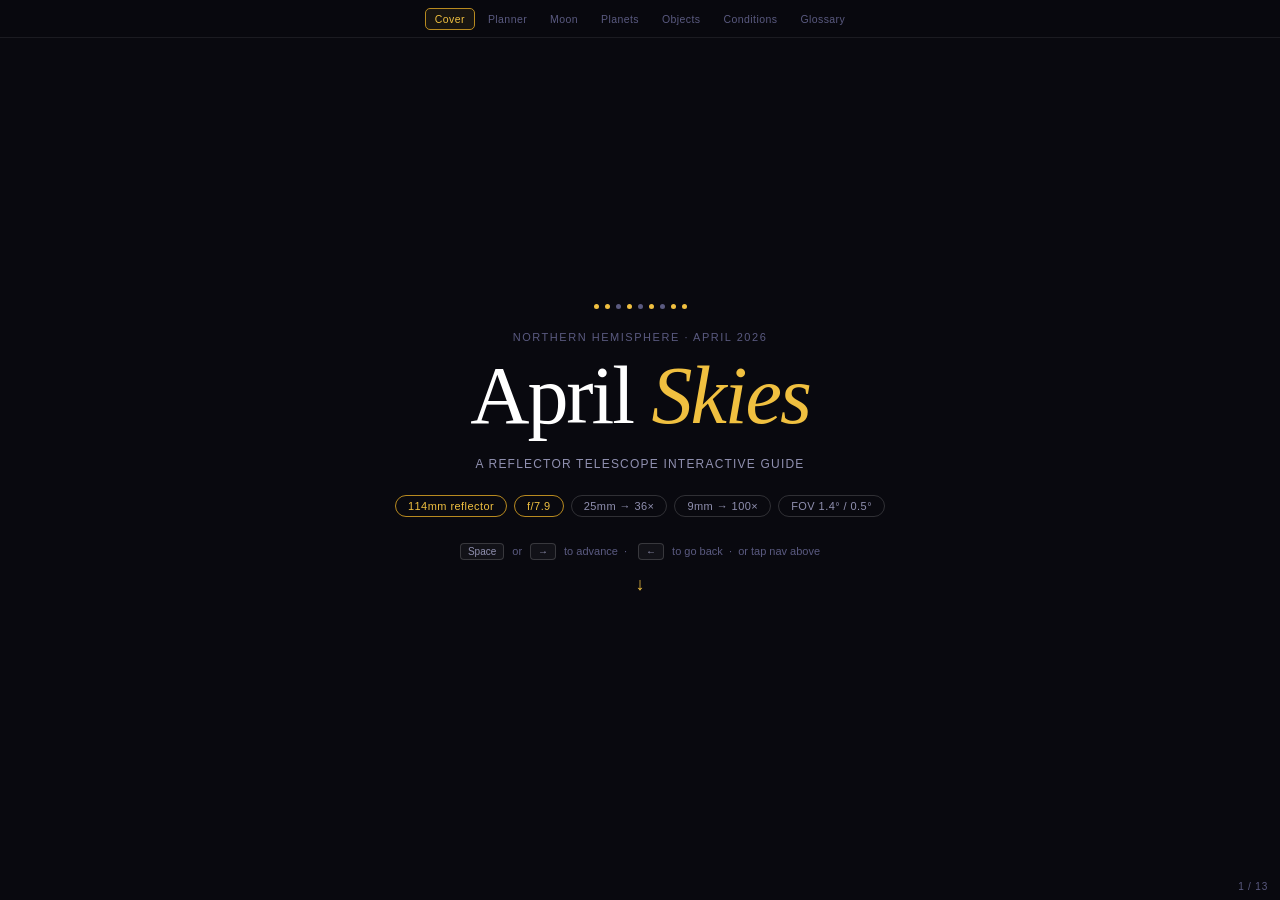
==== index.html @ d205a003 "PWA checkin" ====
<!DOCTYPE html>
<html lang="en">
<head>
<meta charset="UTF-8">
<meta name="viewport" content="width=device-width, initial-scale=1.0">
<meta name="theme-color" content="#09090f">
<meta name="apple-mobile-web-app-capable" content="yes">
<meta name="apple-mobile-web-app-status-bar-style" content="black-translucent">
<meta name="apple-mobile-web-app-title" content="April Skies">
<link rel="manifest" href="manifest.json">
<link rel="apple-touch-icon" href="icon-192.png">
<title>April Skies — Night Sky Guide April 2026</title>
<style>
  :root {
    --bg:#09090f; --card:#141428; --border:rgba(255,255,255,0.08);
    --border2:rgba(255,255,255,0.16); --text:#e8e8f0; --muted:#9090b0;
    --dim:#5a5a80; --gold:#f0c040; --gold2:#b88a20; --teal:#40c0a0;
    --purple:#9070d0; --warn:#e07030;
  }
  *{box-sizing:border-box;margin:0;padding:0;}
  html,body{background:var(--bg);color:var(--text);font-family:Georgia,'Times New Roman',serif;height:100%;overflow:hidden;}

  /* ── TOP NAV ── */
  #topnav{
    position:fixed;top:0;left:0;right:0;height:38px;
    background:rgba(9,9,15,0.98);backdrop-filter:blur(14px);
    border-bottom:1px solid var(--border);
    display:flex;align-items:center;justify-content:center;gap:3px;
    z-index:300;padding:0 10px;overflow-x:auto;scrollbar-width:none;
  }
  #topnav::-webkit-scrollbar{display:none;}
  #topnav a{
    font-family:'Helvetica Neue',Arial,sans-serif;font-size:10.5px;
    color:var(--dim);text-decoration:none;padding:4px 9px;
    border-radius:5px;border:1px solid transparent;
    transition:color .15s,border-color .15s,background .15s;
    letter-spacing:.04em;white-space:nowrap;cursor:pointer;flex-shrink:0;
  }
  #topnav a:hover{color:var(--muted);}
  #topnav a.active{color:var(--gold);border-color:var(--gold2);background:rgba(240,192,64,0.07);}

  /* ── OBJECT SUB-NAV ── */
  #subnav{
    position:fixed;top:38px;left:0;right:0;height:28px;
    background:rgba(9,9,15,0.96);backdrop-filter:blur(10px);
    border-bottom:1px solid var(--border);
    display:none;align-items:center;justify-content:center;gap:2px;
    z-index:299;padding:0 10px;overflow-x:auto;scrollbar-width:none;
  }
  #subnav::-webkit-scrollbar{display:none;}
  #subnav.visible{display:flex;}
  #subnav a{
    font-family:'Helvetica Neue',Arial,sans-serif;font-size:9.5px;
    color:var(--dim);text-decoration:none;padding:3px 8px;
    border-radius:4px;border:1px solid transparent;
    transition:color .15s,border-color .15s,background .15s;
    letter-spacing:.04em;white-space:nowrap;cursor:pointer;flex-shrink:0;
  }
  #subnav a:hover{color:var(--muted);}
  #subnav a.active{color:var(--teal);border-color:rgba(64,192,160,0.4);background:rgba(64,192,160,0.07);}

  /* ── SLIDES ── */
  #slides{position:fixed;left:0;right:0;bottom:0;overflow:hidden;}
  .slide{
    position:absolute;top:0;left:0;right:0;bottom:0;
    overflow-y:auto;padding:26px 18px 56px;
    opacity:0;transform:translateY(40px);
    transition:opacity .42s ease,transform .42s ease;
    pointer-events:none;
    display:flex;flex-direction:column;align-items:center;
  }
  .slide.active{opacity:1;transform:translateY(0);pointer-events:all;}
  .slide-inner{width:100%;max-width:720px;}

  #progress{position:fixed;bottom:0;left:0;height:2px;background:var(--gold);transition:width .4s ease;z-index:400;opacity:.55;}
  #counter{position:fixed;bottom:8px;right:12px;font-family:'Helvetica Neue',sans-serif;font-size:10px;color:var(--dim);letter-spacing:.08em;z-index:400;}

  /* ── COVER ── */
  .cover-wrap{text-align:center;padding:28px 20px;display:flex;flex-direction:column;align-items:center;justify-content:center;min-height:calc(100vh - 130px);}
  .cover-dots{display:flex;gap:6px;justify-content:center;margin-bottom:22px;}
  .cover-dot{width:5px;height:5px;border-radius:50%;background:var(--dim);}
  .cover-dot.lit{background:var(--gold);}
  .cover-title{font-size:clamp(46px,10vw,82px);font-weight:400;letter-spacing:-.025em;color:#fff;line-height:1;margin-bottom:6px;}
  .cover-italic{font-style:italic;color:var(--gold);}
  .cover-sub{font-size:12px;color:var(--muted);letter-spacing:.1em;text-transform:uppercase;font-family:'Helvetica Neue',sans-serif;margin:14px 0 24px;}
  .spec-row{display:flex;flex-wrap:wrap;gap:7px;justify-content:center;margin-bottom:26px;}
  .pill{font-family:'Helvetica Neue',sans-serif;font-size:11px;padding:4px 12px;border:1px solid var(--border2);border-radius:20px;color:var(--muted);letter-spacing:.04em;}
  .pill.hi{border-color:var(--gold2);color:var(--gold);}
  .cover-hint{display:flex;align-items:center;gap:8px;font-family:'Helvetica Neue',sans-serif;font-size:11px;color:var(--dim);flex-wrap:wrap;justify-content:center;}
  .cover-hint kbd{display:inline-block;padding:2px 7px;border:1px solid var(--border2);border-radius:4px;font-size:10px;color:var(--muted);font-family:'Helvetica Neue',sans-serif;background:rgba(255,255,255,0.04);}
  .cover-arrow{font-size:18px;color:var(--gold);display:block;margin-top:14px;animation:bounce 2s ease-in-out infinite;}
  @keyframes bounce{0%,100%{transform:translateY(0)}50%{transform:translateY(5px)}}

  /* ── TYPOGRAPHY ── */
  h2.stitle{font-size:clamp(19px,4vw,27px);font-weight:400;color:#fff;margin-bottom:4px;}
  .sintro{font-size:12px;color:var(--muted);font-family:'Helvetica Neue',sans-serif;margin-bottom:15px;letter-spacing:.03em;}

  /* ── PLANNER ── */
  .planner-wrap{overflow-x:auto;}
  table.planner{width:100%;border-collapse:collapse;font-family:'Helvetica Neue',sans-serif;font-size:12px;}
  table.planner th{text-align:left;padding:7px 9px;color:var(--dim);font-weight:400;letter-spacing:.08em;text-transform:uppercase;font-size:10px;border-bottom:1px solid var(--border2);}
  table.planner td{padding:8px 9px;border-bottom:1px solid var(--border);color:var(--text);vertical-align:top;}
  table.planner tr:hover td{background:rgba(255,255,255,0.02);}
  .moon-warn{color:var(--warn);font-size:11px;}
  .dark-win{color:var(--teal);font-size:11px;}
  .er{display:flex;gap:2px;align-items:center;}
  .sf{width:10px;height:10px;background:var(--gold);clip-path:polygon(50% 0%,61% 35%,98% 35%,68% 57%,79% 91%,50% 70%,21% 91%,32% 57%,2% 35%,39% 35%);flex-shrink:0;}
  .se{width:10px;height:10px;background:#2a2a4a;clip-path:polygon(50% 0%,61% 35%,98% 35%,68% 57%,79% 91%,50% 70%,21% 91%,32% 57%,2% 35%,39% 35%);flex-shrink:0;}

  /* ── MOON ── */
  .phase-strip{display:flex;overflow-x:auto;padding:10px 0 12px;scrollbar-width:none;}
  .phase-strip::-webkit-scrollbar{display:none;}
  .phase-day{text-align:center;min-width:21px;}
  .phase-day .dn{font-size:8px;color:var(--dim);font-family:'Helvetica Neue',sans-serif;display:block;margin-bottom:1px;}
  .phase-day .pm{font-size:14px;display:block;}
  .phase-day.nm .pm{filter:drop-shadow(0 0 4px rgba(240,192,64,0.9));}
  .two-col{display:grid;grid-template-columns:1fr 1fr;gap:12px;}
  .feat-card{background:var(--card);border:1px solid var(--border);border-radius:8px;padding:13px;}
  .feat-card h4{font-size:12px;font-weight:400;color:var(--gold);font-family:'Helvetica Neue',sans-serif;margin-bottom:5px;letter-spacing:.04em;}
  .feat-card p{font-size:12px;color:var(--muted);line-height:1.6;}
  .feat-card .best{font-size:11px;color:var(--teal);margin-top:5px;font-family:'Helvetica Neue',sans-serif;}

  /* ── PLANETS ── */
  .planet-grid{display:grid;grid-template-columns:1fr 1fr;gap:13px;margin-bottom:12px;}
  .pcard{background:var(--card);border:1px solid var(--border);border-radius:10px;padding:14px;}
  .pcard h3{font-size:18px;font-weight:400;color:#fff;margin-bottom:9px;}
  .prow{display:flex;justify-content:space-between;font-size:12px;font-family:'Helvetica Neue',sans-serif;padding:5px 0;border-bottom:1px solid var(--border);}
  .prow:last-of-type{border-bottom:none;}
  .prow .lbl{color:var(--dim);}
  .prow .val{color:var(--text);}
  .pcard-note{font-size:11px;color:var(--muted);font-style:italic;margin-top:9px;line-height:1.5;}
  .pcard-ease{margin-top:8px;display:flex;gap:3px;}
  .bonus{background:var(--card);border:1px solid var(--border);border-left:3px solid var(--teal);border-radius:0 8px 8px 0;padding:11px 13px;margin-bottom:9px;}
  .bonus h4{font-size:12px;color:var(--teal);font-family:'Helvetica Neue',sans-serif;font-weight:500;margin-bottom:4px;}
  .bonus p{font-size:12px;color:var(--muted);line-height:1.6;}
  .bonus.wb{border-left-color:var(--warn);}
  .bonus.wb h4{color:#c08060;}

  /* ── OBJECT CARD ── */
  .obj-card{background:var(--card);border:1px solid var(--border2);border-radius:12px;overflow:hidden;}
  .obj-head{padding:14px 16px 10px;border-bottom:1px solid var(--border);display:flex;justify-content:space-between;align-items:flex-start;}
  .obj-name{font-size:18px;font-weight:400;color:#fff;}
  .obj-type{font-size:11px;color:var(--muted);font-family:'Helvetica Neue',sans-serif;margin-top:3px;letter-spacing:.03em;}
  .ease-label{font-size:10px;color:var(--dim);font-family:'Helvetica Neue',sans-serif;text-transform:uppercase;letter-spacing:.08em;margin-bottom:4px;text-align:right;}
  .obj-meta{display:grid;grid-template-columns:repeat(3,1fr);border-bottom:1px solid var(--border);}
  .obj-meta-item{padding:8px 12px;border-right:1px solid var(--border);}
  .obj-meta-item:last-child{border-right:none;}
  .mk{font-size:10px;color:var(--dim);font-family:'Helvetica Neue',sans-serif;text-transform:uppercase;letter-spacing:.08em;margin-bottom:3px;}
  .mv{font-size:12px;color:var(--text);font-family:'Helvetica Neue',sans-serif;}
  .obj-body{display:grid;grid-template-columns:1fr 142px;}
  .obj-desc{padding:12px 14px;border-right:1px solid var(--border);}
  .obj-desc h4{font-size:10px;color:var(--dim);font-family:'Helvetica Neue',sans-serif;text-transform:uppercase;letter-spacing:.08em;margin-bottom:6px;}
  .obj-desc p{font-size:12.5px;color:var(--muted);line-height:1.65;}
  .obj-sketch-col{display:flex;flex-direction:column;align-items:center;justify-content:center;padding:12px;gap:6px;}
  /* two-sketch variant */
  .obj-body.two-sketch{grid-template-columns:1fr;}
  .obj-body.two-sketch .obj-desc{border-right:none;border-bottom:1px solid var(--border);}
  .two-sketch-row{display:grid;grid-template-columns:1fr 1fr;border-top:1px solid var(--border);}
  .two-sketch-cell{display:flex;flex-direction:column;align-items:center;padding:12px;gap:6px;border-right:1px solid var(--border);}
  .two-sketch-cell:last-child{border-right:none;}
  .sketch-lbl{font-size:10px;color:var(--dim);font-family:'Helvetica Neue',sans-serif;text-align:center;line-height:1.4;}
  .obj-finder{padding:9px 14px 12px;border-top:1px solid var(--border);}
  .obj-finder h4{font-size:10px;color:var(--dim);font-family:'Helvetica Neue',sans-serif;text-transform:uppercase;letter-spacing:.08em;margin-bottom:5px;}
  .obj-finder p{font-size:12px;color:var(--muted);line-height:1.6;}
  .obj-note{padding:7px 14px;border-top:1px solid var(--border);font-size:11px;color:#c08060;font-family:'Helvetica Neue',sans-serif;line-height:1.5;background:rgba(224,112,48,0.06);}

  /* ── CONDITIONS ── */
  .cond-grid{display:grid;grid-template-columns:1fr 1fr;gap:13px;margin-bottom:16px;}
  .cond-box{background:var(--card);border:1px solid var(--border);border-radius:8px;padding:13px;}
  .cond-box h4{font-size:12px;color:var(--gold);font-family:'Helvetica Neue',sans-serif;font-weight:400;margin-bottom:5px;}
  .cond-box p{font-size:12px;color:var(--muted);line-height:1.6;}
  .checklist{list-style:none;margin-bottom:18px;}
  .checklist li{display:flex;gap:10px;font-size:12px;color:var(--muted);padding:7px 0;border-bottom:1px solid var(--border);line-height:1.5;}
  .checklist li:last-child{border-bottom:none;}
  .chk{color:var(--border2);flex-shrink:0;}
  .log-grid{display:grid;grid-template-columns:1fr 1fr;gap:13px;}
  .log-box{background:var(--card);border:1px solid var(--border);border-radius:8px;padding:13px;}
  .log-box h4{font-size:10px;color:var(--dim);font-family:'Helvetica Neue',sans-serif;text-transform:uppercase;letter-spacing:.08em;margin-bottom:9px;}
  .log-line{font-size:11px;color:var(--dim);font-family:'Helvetica Neue',sans-serif;border-bottom:1px solid var(--border);padding:5px 0;}
  .sketch-pair{display:flex;gap:12px;justify-content:center;padding-top:4px;}
  .sketch-mini{text-align:center;}
  .sketch-mini span{font-size:9px;color:var(--dim);font-family:'Helvetica Neue',sans-serif;display:block;margin-top:4px;}

  /* ── GLOSSARY ── */
  .gloss-grid{display:grid;grid-template-columns:1fr 1fr;gap:9px;margin-bottom:14px;}
  .gloss-item{background:var(--card);border:1px solid var(--border);border-radius:6px;padding:9px 11px;}
  .gloss-term{font-size:12px;color:var(--gold);font-family:'Helvetica Neue',sans-serif;margin-bottom:3px;}
  .gloss-def{font-size:11px;color:var(--muted);line-height:1.5;}
  .limit-box{background:var(--card);border:1px solid var(--border);border-left:3px solid var(--purple);border-radius:0 8px 8px 0;padding:11px 13px;font-size:12px;color:var(--muted);line-height:1.6;margin-bottom:18px;}
  .quote-box{text-align:center;padding:18px;font-style:italic;color:var(--dim);font-size:13px;border-top:1px solid var(--border);}

  @media(max-width:520px){
    #topnav{justify-content:flex-start;}
    #subnav{justify-content:flex-start;}
    .planet-grid,.two-col,.cond-grid,.log-grid,.gloss-grid{grid-template-columns:1fr;}
    .obj-body{grid-template-columns:1fr;}
    .obj-body .obj-sketch-col{border-left:none;border-top:1px solid var(--border);}
    .two-sketch-row{grid-template-columns:1fr;}
    .two-sketch-cell{border-right:none;border-bottom:1px solid var(--border);}
    .two-sketch-cell:last-child{border-bottom:none;}
    .obj-meta{grid-template-columns:1fr 1fr;}
  }
</style>
</head>
<body>
<nav id="topnav"></nav>
<div id="subnav"></div>
<div id="slides"></div>
<div id="progress"></div>
<div id="counter"></div>
<script>
// ── DATA ─────────────────────────────────────────────────────────────────────
const SLIDES=[
  {id:'cover',      label:'Cover',       group:null},
  {id:'planner',    label:'Planner',     group:null},
  {id:'moon',       label:'Moon',        group:null},
  {id:'planets',    label:'Planets',     group:null},
  {id:'objects',    label:'Objects',     group:null, isGroup:true},
  {id:'m42',        label:'M42',         group:'objects'},
  {id:'m4647',      label:'M46 / M47',   group:'objects'},
  {id:'m44',        label:'M44',         group:'objects'},
  {id:'m3',         label:'M3',          group:'objects'},
  {id:'algieba',    label:'Algieba',     group:'objects'},
  {id:'leo',        label:'Leo Triplet', group:'objects'},
  {id:'m51',        label:'M51',         group:'objects'},
  {id:'conditions', label:'Conditions',  group:null},
  {id:'glossary',   label:'Glossary',    group:null},
];
const RENDERABLE=SLIDES.filter(s=>!s.isGroup);

function E(n){return Array.from({length:5},(_,i)=>`<div class="${i<n?'sf':'se'}"></div>`).join('');}
const PH=['🌕','🌕','🌖','🌖','🌖','🌖','🌗','🌗','🌗','🌗','🌘','🌘','🌘','🌘','🌑','🌑','🌑','🌒','🌒','🌒','🌓','🌓','🌓','🌓','🌔','🌔','🌔','🌔','🌔','🌕'];
const phStrip=PH.map((p,i)=>`<div class="phase-day${i===16?' nm':''}"><span class="dn">${i+1}</span><span class="pm">${p}</span></div>`).join('');

// ── SKETCHES ──────────────────────────────────────────────────────────────────
const SK={
m42:`<svg width="110" height="110" viewBox="0 0 140 140"><defs><clipPath id="sk_m42"><circle cx="70" cy="70" r="62"/></clipPath></defs><circle cx="70" cy="70" r="66" fill="#0a0a14"/><g clip-path="url(#sk_m42)"><circle cx="70" cy="70" r="62" fill="#0c0c18"/><ellipse cx="70" cy="72" rx="34" ry="28" fill="#3a3060" opacity=".45" transform="rotate(-15 70 72)"/><ellipse cx="62" cy="68" rx="24" ry="18" fill="#5040a0" opacity=".4" transform="rotate(-20 62 68)"/><ellipse cx="78" cy="76" rx="20" ry="14" fill="#4838a0" opacity=".35" transform="rotate(10 78 76)"/><ellipse cx="70" cy="70" rx="12" ry="10" fill="#7868c8" opacity=".55"/><ellipse cx="70" cy="70" rx="6" ry="5" fill="#c0b0f0" opacity=".7"/><circle cx="69" cy="69" r="1.4" fill="#fff" opacity=".98"/><circle cx="72" cy="68" r="1.2" fill="#fff" opacity=".92"/><circle cx="71" cy="72" r="1.1" fill="#fff" opacity=".88"/><circle cx="67" cy="71" r="1.0" fill="#fff" opacity=".85"/><circle cx="40" cy="38" r="1.8" fill="#ffe8c0" opacity=".9"/><circle cx="100" cy="45" r="1.4" fill="#fff" opacity=".7"/><circle cx="32" cy="80" r="1.2" fill="#fff" opacity=".6"/><circle cx="108" cy="90" r="1.0" fill="#fff" opacity=".55"/><circle cx="55" cy="110" r="1.2" fill="#fff" opacity=".5"/></g><circle cx="70" cy="70" r="62" fill="none" stroke="#fff" stroke-width="1" opacity=".14"/></svg>`,

// M47 — brighter, looser
m47:`<svg width="110" height="110" viewBox="0 0 140 140"><defs><clipPath id="sk_m47"><circle cx="70" cy="70" r="62"/></clipPath></defs><circle cx="70" cy="70" r="66" fill="#0a0a14"/><g clip-path="url(#sk_m47)"><circle cx="70" cy="70" r="62" fill="#0c0c18"/><circle cx="58" cy="58" r="2.6" fill="#ffe8c0" opacity=".95"/><circle cx="46" cy="50" r="2.0" fill="#fff" opacity=".88"/><circle cx="70" cy="46" r="1.8" fill="#ffe8c0" opacity=".85"/><circle cx="82" cy="54" r="1.6" fill="#fff" opacity=".8"/><circle cx="50" cy="68" r="2.2" fill="#fff" opacity=".85"/><circle cx="66" cy="74" r="2.0" fill="#ffe8c0" opacity=".85"/><circle cx="80" cy="66" r="1.8" fill="#fff" opacity=".78"/><circle cx="44" cy="78" r="1.4" fill="#fff" opacity=".7"/><circle cx="74" cy="84" r="1.6" fill="#fff" opacity=".72"/><circle cx="88" cy="72" r="1.4" fill="#fff" opacity=".68"/><circle cx="36" cy="62" r="1.2" fill="#fff" opacity=".6"/><circle cx="56" cy="88" r="1.2" fill="#fff" opacity=".58"/><circle cx="92" cy="52" r="1.0" fill="#fff" opacity=".52"/><circle cx="40" cy="90" r="1.0" fill="#fff" opacity=".48"/><circle cx="84" cy="86" r="1.0" fill="#fff" opacity=".48"/><circle cx="30" cy="46" r="0.9" fill="#fff" opacity=".4"/><circle cx="96" cy="38" r="0.9" fill="#fff" opacity=".38"/></g><circle cx="70" cy="70" r="62" fill="none" stroke="#fff" stroke-width="1" opacity=".14"/></svg>`,

// M46 — denser, more uniform fainter stars + NGC 2438 ghost
m46:`<svg width="110" height="110" viewBox="0 0 140 140"><defs><clipPath id="sk_m46"><circle cx="70" cy="70" r="62"/></clipPath></defs><circle cx="70" cy="70" r="66" fill="#0a0a14"/><g clip-path="url(#sk_m46)"><circle cx="70" cy="70" r="62" fill="#0c0c18"/><circle cx="56" cy="50" r="1.0" fill="#fff" opacity=".72"/><circle cx="66" cy="44" r="0.9" fill="#fff" opacity=".68"/><circle cx="78" cy="48" r="1.1" fill="#fff" opacity=".74"/><circle cx="88" cy="56" r="1.0" fill="#fff" opacity=".7"/><circle cx="92" cy="68" r="0.9" fill="#fff" opacity=".66"/><circle cx="86" cy="80" r="1.0" fill="#fff" opacity=".7"/><circle cx="74" cy="88" r="0.9" fill="#fff" opacity=".65"/><circle cx="62" cy="86" r="1.1" fill="#fff" opacity=".7"/><circle cx="50" cy="78" r="1.0" fill="#fff" opacity=".68"/><circle cx="46" cy="66" r="0.9" fill="#fff" opacity=".64"/><circle cx="50" cy="56" r="0.9" fill="#fff" opacity=".65"/><circle cx="70" cy="56" r="0.9" fill="#fff" opacity=".65"/><circle cx="80" cy="62" r="1.0" fill="#fff" opacity=".67"/><circle cx="82" cy="74" r="0.9" fill="#fff" opacity=".63"/><circle cx="74" cy="80" r="0.9" fill="#fff" opacity=".64"/><circle cx="60" cy="78" r="1.0" fill="#fff" opacity=".66"/><circle cx="56" cy="66" r="0.9" fill="#fff" opacity=".63"/><circle cx="62" cy="60" r="0.9" fill="#fff" opacity=".64"/><circle cx="70" cy="64" r="0.8" fill="#fff" opacity=".6"/><circle cx="76" cy="70" r="0.8" fill="#fff" opacity=".6"/><circle cx="64" cy="70" r="0.8" fill="#fff" opacity=".58"/><circle cx="40" cy="72" r="0.8" fill="#fff" opacity=".5"/><circle cx="96" cy="78" r="0.8" fill="#fff" opacity=".48"/><circle cx="58" cy="38" r="0.8" fill="#fff" opacity=".46"/><circle cx="84" cy="40" r="0.8" fill="#fff" opacity=".44"/><circle cx="104" cy="62" r="0.7" fill="#fff" opacity=".42"/><circle cx="38" cy="56" r="0.7" fill="#fff" opacity=".42"/><circle cx="72" cy="100" r="0.7" fill="#fff" opacity=".4"/><circle cx="48" cy="94" r="0.7" fill="#fff" opacity=".4"/><circle cx="96" cy="90" r="0.7" fill="#fff" opacity=".38"/><circle cx="70" cy="40" r="0.7" fill="#fff" opacity=".4"/><!-- NGC 2438 planetary nebula — ghostly ring on north edge --><circle cx="70" cy="46" r="7" fill="none" stroke="#7090c0" stroke-width="1.2" opacity=".6"/><circle cx="70" cy="46" r="3" fill="#90b0d8" opacity=".35"/></g><circle cx="70" cy="70" r="62" fill="none" stroke="#fff" stroke-width="1" opacity=".14"/></svg>`,

m44:`<svg width="110" height="110" viewBox="0 0 140 140"><defs><clipPath id="sk_m44"><circle cx="70" cy="70" r="62"/></clipPath></defs><circle cx="70" cy="70" r="66" fill="#0a0a14"/><g clip-path="url(#sk_m44)"><circle cx="70" cy="70" r="62" fill="#0c0c18"/><circle cx="44" cy="52" r="2.2" fill="#fff" opacity=".95"/><circle cx="60" cy="40" r="1.6" fill="#ffe8c0" opacity=".9"/><circle cx="78" cy="44" r="2.0" fill="#fff" opacity=".9"/><circle cx="95" cy="50" r="1.4" fill="#fff" opacity=".8"/><circle cx="52" cy="62" r="1.8" fill="#ffe8c0" opacity=".85"/><circle cx="68" cy="58" r="2.4" fill="#fff" opacity="1"/><circle cx="85" cy="60" r="1.6" fill="#ffe8c0" opacity=".9"/><circle cx="100" cy="64" r="1.2" fill="#fff" opacity=".7"/><circle cx="38" cy="68" r="1.4" fill="#fff" opacity=".75"/><circle cx="55" cy="72" r="2.0" fill="#fff" opacity=".95"/><circle cx="72" cy="70" r="1.8" fill="#ffe8c0" opacity=".9"/><circle cx="90" cy="74" r="2.2" fill="#fff" opacity=".95"/><circle cx="46" cy="82" r="1.6" fill="#ffe8c0" opacity=".8"/><circle cx="63" cy="86" r="2.0" fill="#fff" opacity=".9"/><circle cx="80" cy="84" r="1.4" fill="#fff" opacity=".85"/><circle cx="97" cy="82" r="1.8" fill="#ffe8c0" opacity=".8"/><circle cx="58" cy="96" r="1.4" fill="#fff" opacity=".7"/><circle cx="75" cy="98" r="2.0" fill="#fff" opacity=".85"/><circle cx="92" cy="94" r="1.2" fill="#fff" opacity=".65"/><circle cx="42" cy="95" r="1.0" fill="#fff" opacity=".6"/><circle cx="66" cy="28" r="1.0" fill="#fff" opacity=".5"/><circle cx="84" cy="32" r="1.0" fill="#fff" opacity=".45"/></g><circle cx="70" cy="70" r="62" fill="none" stroke="#fff" stroke-width="1" opacity=".14"/></svg>`,

m3:`<svg width="110" height="110" viewBox="0 0 140 140"><defs><clipPath id="sk_m3"><circle cx="70" cy="70" r="62"/></clipPath></defs><circle cx="70" cy="70" r="66" fill="#0a0a14"/><g clip-path="url(#sk_m3)"><circle cx="70" cy="70" r="62" fill="#0c0c18"/><circle cx="70" cy="70" r="26" fill="#3a3a5c" opacity=".5"/><circle cx="70" cy="70" r="16" fill="#6060a0" opacity=".5"/><circle cx="70" cy="70" r="8" fill="#c0c0e8" opacity=".65"/><circle cx="70" cy="70" r="4" fill="#fff" opacity=".95"/><circle cx="56" cy="58" r="1.0" fill="#fff" opacity=".7"/><circle cx="62" cy="54" r=".8" fill="#fff" opacity=".6"/><circle cx="70" cy="52" r=".8" fill="#fff" opacity=".55"/><circle cx="78" cy="55" r="1.0" fill="#fff" opacity=".7"/><circle cx="84" cy="60" r=".8" fill="#fff" opacity=".6"/><circle cx="86" cy="68" r=".8" fill="#fff" opacity=".55"/><circle cx="84" cy="76" r="1.0" fill="#fff" opacity=".65"/><circle cx="78" cy="83" r=".8" fill="#fff" opacity=".6"/><circle cx="70" cy="86" r=".8" fill="#fff" opacity=".5"/><circle cx="62" cy="84" r="1.0" fill="#fff" opacity=".65"/><circle cx="56" cy="78" r=".8" fill="#fff" opacity=".6"/><circle cx="54" cy="70" r=".8" fill="#fff" opacity=".55"/><circle cx="30" cy="72" r="1.2" fill="#fff" opacity=".65"/><circle cx="108" cy="55" r=".9" fill="#fff" opacity=".45"/></g><circle cx="70" cy="70" r="62" fill="none" stroke="#fff" stroke-width="1" opacity=".14"/></svg>`,

algieba:`<svg width="110" height="110" viewBox="0 0 140 140"><defs><clipPath id="sk_alg"><circle cx="70" cy="70" r="62"/></clipPath></defs><circle cx="70" cy="70" r="66" fill="#0a0a14"/><g clip-path="url(#sk_alg)"><circle cx="70" cy="70" r="62" fill="#0c0c18"/><circle cx="58" cy="70" r="10" fill="none" stroke="#e8b040" stroke-width=".5" opacity=".15"/><circle cx="58" cy="70" r="6" fill="none" stroke="#e8b040" stroke-width=".6" opacity=".2"/><circle cx="58" cy="70" r="4.5" fill="#f0c060" opacity=".98"/><circle cx="58" cy="70" r="2.2" fill="#fff8e0" opacity="1"/><circle cx="75" cy="70" r="3.0" fill="#e8b848" opacity=".92"/><circle cx="75" cy="70" r="1.4" fill="#fff0c0" opacity=".95"/><circle cx="30" cy="40" r="1.0" fill="#fff" opacity=".45"/><circle cx="108" cy="38" r=".8" fill="#fff" opacity=".4"/><circle cx="22" cy="95" r=".9" fill="#fff" opacity=".4"/><circle cx="112" cy="100" r=".8" fill="#fff" opacity=".35"/></g><circle cx="70" cy="70" r="62" fill="none" stroke="#fff" stroke-width="1" opacity=".14"/></svg>`,

leo:`<svg width="110" height="110" viewBox="0 0 140 140"><defs><clipPath id="sk_leo"><circle cx="70" cy="70" r="62"/></clipPath></defs><circle cx="70" cy="70" r="66" fill="#0a0a14"/><g clip-path="url(#sk_leo)"><circle cx="70" cy="70" r="62" fill="#0c0c18"/><ellipse cx="50" cy="56" rx="10" ry="6" fill="#4a4a7a" opacity=".55" transform="rotate(-20 50 56)"/><ellipse cx="50" cy="56" rx="5" ry="3" fill="#8888bb" opacity=".6" transform="rotate(-20 50 56)"/><circle cx="50" cy="56" r="1.5" fill="#ccccee" opacity=".9"/><ellipse cx="82" cy="60" rx="11" ry="6.5" fill="#4a4a7a" opacity=".5" transform="rotate(-15 82 60)"/><ellipse cx="82" cy="60" rx="5.5" ry="3" fill="#8888bb" opacity=".55" transform="rotate(-15 82 60)"/><circle cx="82" cy="60" r="1.5" fill="#ccccee" opacity=".85"/><ellipse cx="66" cy="90" rx="14" ry="4" fill="#3a3a6a" opacity=".4" transform="rotate(5 66 90)"/><ellipse cx="66" cy="90" rx="7" ry="2" fill="#6060a0" opacity=".35" transform="rotate(5 66 90)"/><circle cx="66" cy="90" r="1.2" fill="#aaaacc" opacity=".65"/><circle cx="28" cy="34" r="1.0" fill="#fff" opacity=".5"/><circle cx="112" cy="42" r=".8" fill="#fff" opacity=".4"/></g><circle cx="70" cy="70" r="62" fill="none" stroke="#fff" stroke-width="1" opacity=".14"/></svg>`,

m51:`<svg width="110" height="110" viewBox="0 0 140 140"><defs><clipPath id="sk_m51"><circle cx="70" cy="70" r="62"/></clipPath></defs><circle cx="70" cy="70" r="66" fill="#0a0a14"/><g clip-path="url(#sk_m51)"><circle cx="70" cy="70" r="62" fill="#0c0c18"/><circle cx="64" cy="74" r="18" fill="#2a2a50" opacity=".5"/><circle cx="64" cy="74" r="12" fill="#4444a0" opacity=".45"/><circle cx="64" cy="74" r="7" fill="#8080c8" opacity=".55"/><circle cx="64" cy="74" r="3" fill="#e0e0ff" opacity=".95"/><circle cx="84" cy="56" r="9" fill="#2a2a48" opacity=".45"/><circle cx="84" cy="56" r="5" fill="#5858a0" opacity=".5"/><circle cx="84" cy="56" r="2.5" fill="#c0c0e8" opacity=".9"/><path d="M73 67 Q79 61 83 58" stroke="#7070b0" stroke-width=".8" fill="none" opacity=".3"/><circle cx="28" cy="38" r="1.1" fill="#fff" opacity=".55"/><circle cx="112" cy="34" r=".9" fill="#fff" opacity=".45"/></g><circle cx="70" cy="70" r="62" fill="none" stroke="#fff" stroke-width="1" opacity=".14"/></svg>`
};

// ── SLIDE CONTENT ─────────────────────────────────────────────────────────────
const C={
cover:`<div class="cover-wrap">
  <div class="cover-dots"><div class="cover-dot lit"></div><div class="cover-dot lit"></div><div class="cover-dot"></div><div class="cover-dot lit"></div><div class="cover-dot"></div><div class="cover-dot lit"></div><div class="cover-dot"></div><div class="cover-dot lit"></div><div class="cover-dot lit"></div></div>
  <p style="font-size:11px;color:var(--dim);letter-spacing:.14em;text-transform:uppercase;font-family:'Helvetica Neue',sans-serif;margin-bottom:12px;">Northern Hemisphere · April 2026</p>
  <h1 class="cover-title">April <span class="cover-italic">Skies</span></h1>
  <p class="cover-sub">A reflector telescope interactive guide</p>
  <div class="spec-row">
    <span class="pill hi">114mm reflector</span><span class="pill hi">f/7.9</span>
    <span class="pill">25mm → 36×</span><span class="pill">9mm → 100×</span><span class="pill">FOV 1.4° / 0.5°</span>
  </div>
  <div class="cover-hint"><kbd>Space</kbd> or <kbd>→</kbd> to advance &nbsp;·&nbsp; <kbd>←</kbd> to go back &nbsp;·&nbsp; or tap nav above</div>
  <span class="cover-arrow">↓</span>
</div>`,

planner:`<h2 class="stitle">April sky planner</h2>
<p class="sintro">Full Moon Apr 2 · Last Qtr Apr 10 · New Moon Apr 17 · First Qtr Apr 24</p>
<div class="planner-wrap"><table class="planner">
<thead><tr><th>Dates</th><th>Best targets</th><th>Best time</th><th>Ease</th><th>Notes</th></tr></thead>
<tbody>
<tr><td>Apr 1–3</td><td>Moon, Venus, Jupiter, M42 &amp; M46/47 (low SW)</td><td>8–10pm</td><td><div class="er">${E(5)}</div></td><td><span class="moon-warn">Full Moon — skip faint deep sky</span></td></tr>
<tr><td>Apr 1–12</td><td>M42 Orion Nebula, M46 &amp; M47 separately</td><td>8:30–10pm</td><td><div class="er">${E(4)}</div></td><td><span class="moon-warn">Window closing — Orion/Puppis sets ~11pm</span></td></tr>
<tr><td>Apr 4–9</td><td>Moon craters, Algieba double star</td><td>10pm–1am</td><td><div class="er">${E(3)}</div></td><td>Moon sets ~2am, improving each night</td></tr>
<tr><td>Apr 10–16</td><td>M44, M3, Algieba, Leo Triplet</td><td>10pm–2am</td><td><div class="er">${E(4)}</div></td><td>Good dark window after midnight</td></tr>
<tr><td style="color:#fff;font-weight:500">Apr 17–20</td><td style="color:#fff">All spring objects — best of month</td><td>9pm–3am</td><td><div class="er">${E(5)}</div></td><td><span class="dark-win">New Moon Apr 17 — darkest skies</span></td></tr>
<tr><td>Apr 21–22</td><td>Lyrid meteors + all deep sky objects</td><td>10pm–4am</td><td><div class="er">${E(5)}</div></td><td><span class="dark-win">Lyrid peak — 10–15/hr, Moon down</span></td></tr>
<tr><td>Apr 10–20</td><td>Comet C/2025 R3 pre-dawn (mag ~8)</td><td>90min before sunrise</td><td><div class="er">${E(2)}</div></td><td>Low east, enters solar glare after Apr 20</td></tr>
<tr><td>Apr 28–30</td><td>Moon craters (waxing gibbous)</td><td>8–11pm</td><td><div class="er">${E(4)}</div></td><td><span class="moon-warn">Moon brightening — deep sky fading</span></td></tr>
</tbody>
</table></div>
<p style="font-size:12px;color:var(--dim);margin-top:11px;font-family:'Helvetica Neue',sans-serif;">Orion/Puppis → low SW 8:30pm · Leo/Virgo → due south 11pm · M44 → south-SW · M3 → east-SE by midnight</p>`,

moon:`<h2 class="stitle">The Moon</h2>
<p class="sintro">Phase calendar — April 2026. New Moon Apr 17 is your darkest night.</p>
<div class="phase-strip">${phStrip}</div>
<div class="two-col">
  <div class="feat-card"><h4>Clavius crater</h4><p>One of the largest craters on the Moon. At 100× look for smaller craters inside it along the southern terminator — a crater within a crater.</p><p class="best">Best: Apr 19–21 · 9mm (100×)</p></div>
  <div class="feat-card"><h4>Apennine mountains</h4><p>Dramatic range bordering Mare Imbrium. Peaks cast sharp black shadows at low illumination near the terminator — spectacular at 36×.</p><p class="best">Best: Apr 20–22 · 25mm (36×)</p></div>
  <div class="feat-card"><h4>Tycho crater</h4><p>Young, sharp-walled crater in the southern highlands. Famous ray system visible at full moon; walls most dramatic just after new moon Apr 19–20.</p><p class="best">Best: Apr 19–20 · 9mm (100×)</p></div>
  <div class="feat-card"><h4>Earthshine</h4><p>Ghostly glow on the dark limb of the crescent Moon. Naked eye or binoculars only — the telescope makes it too bright to appreciate.</p><p class="best">Apr 13–14 pre-dawn · Apr 20–21 post-sunset</p></div>
</div>`,

planets:`<h2 class="stitle">Planets this month</h2>
<div class="planet-grid">
  <div class="pcard"><h3>Venus</h3>
    <div class="prow"><span class="lbl">Constellation</span><span class="val">Aries → Taurus</span></div>
    <div class="prow"><span class="lbl">Visible</span><span class="val">After sunset, SW sky</span></div>
    <div class="prow"><span class="lbl">Sets after Sun</span><span class="val">2–2.75 hrs</span></div>
    <div class="prow"><span class="lbl">Brightness</span><span class="val">mag −3.8</span></div>
    <div class="prow"><span class="lbl">At 36× (25mm)</span><span class="val">Bright disc, gibbous phase</span></div>
    <div class="prow"><span class="lbl">At 100× (9mm)</span><span class="val">Phase clearly visible</span></div>
    <p class="pcard-note">Very bright — may bloom without filter. Passes near the Pleiades mid-April. Moon nearby Apr 18.</p>
    <div class="pcard-ease">${E(5)}</div>
  </div>
  <div class="pcard"><h3>Jupiter</h3>
    <div class="prow"><span class="lbl">Constellation</span><span class="val">Gemini</span></div>
    <div class="prow"><span class="lbl">Visible</span><span class="val">Evening, SW sky</span></div>
    <div class="prow"><span class="lbl">Sets after sunset</span><span class="val">2–3 hrs</span></div>
    <div class="prow"><span class="lbl">Brightness</span><span class="val">mag −2.0</span></div>
    <div class="prow"><span class="lbl">At 36× (25mm)</span><span class="val">Disc + 4 Galilean moons</span></div>
    <div class="prow"><span class="lbl">At 100× (9mm)</span><span class="val">Cloud bands visible</span></div>
    <p class="pcard-note">Galilean moons (Io, Europa, Ganymede, Callisto) change positions nightly. Moon nearby Apr 22.</p>
    <div class="pcard-ease">${E(5)}</div>
  </div>
</div>
<div class="bonus wb"><h4>Mars — pre-dawn only, very difficult in April</h4><p>Mars is a morning planet rising low in the east before dawn. Extremely difficult from northern latitudes in April due to low altitude. Skip until autumn 2026 when it returns to evening skies at a useful elevation.</p></div>
<div class="bonus"><h4>Comet C/2025 R3 — pre-dawn window Apr 10–20 only</h4><p>Magnitude ~8 comet in Pegasus/Pisces, visible through binoculars or at 36× (25mm) about 90 min before sunrise, low in the eastern sky. It enters solar glare around Apr 20–25. Appears as a fuzzy smudge, possibly with a faint tail. Check sky reports before going out.</p></div>
<div class="bonus"><h4>Lyrid meteor shower — peak night Apr 21–22</h4><p>10–15 meteors/hr at peak. Radiant near Vega in Lyra, rising NE from 10pm. Best after midnight. Moon sets before midnight leaving excellent dark skies. No telescope needed.</p></div>
<div class="bonus"><h4>Comet C/2026 A1 (MAPS) — around Apr 4–6</h4><p>A sungrazer at perihelion in early April. Potentially visible in evening twilight low in the west around Apr 4–6, but extremely close to the Sun. Requires an unobstructed western horizon. Check reports night-by-night — it may not survive perihelion.</p></div>`,

m42:`<div class="obj-card">
  <div class="obj-head">
    <div><div class="obj-name">M42 — Orion Nebula</div><div class="obj-type">Emission nebula · Orion · mag 4.0 · 1,350 ly</div></div>
    <div><div class="ease-label">Ease</div><div class="er" style="gap:3px;justify-content:flex-end">${E(5)}</div></div>
  </div>
  <div class="obj-note">⚠ April window closing fast — Orion is setting. Observe 8:30–10pm in the first two weeks of April only, low in the southwest. Essentially gone from useful observing by mid-April.</div>
  <div class="obj-meta">
    <div class="obj-meta-item"><div class="mk">Best dates</div><div class="mv">Apr 1–12</div></div>
    <div class="obj-meta-item"><div class="mk">Best time</div><div class="mv">8:30–10pm only</div></div>
    <div class="obj-meta-item"><div class="mk">Direction</div><div class="mv">Low SW, sinking</div></div>
  </div>
  <div class="obj-meta" style="border-bottom:1px solid var(--border)">
    <div class="obj-meta-item"><div class="mk">Start with</div><div class="mv">25mm (36×)</div></div>
    <div class="obj-meta-item"><div class="mk">Then try</div><div class="mv">9mm (100×)</div></div>
    <div class="obj-meta-item"><div class="mk">Moon caution</div><div class="mv">Survives most phases</div></div>
  </div>
  <div class="obj-body">
    <div class="obj-desc"><h4>What you will see</h4><p>At 36× an unmistakable fan-shaped glow — the two brightest lobes of the nebula spread like wings around a bright core. At 100× the Trapezium becomes the showpiece: four hot young stars arranged in a tiny trapezoid at the nebula's heart, clearly split as individual pinpoints. The surrounding nebulosity takes on texture — brighter regions, darker bays. One of the most spectacular objects any telescope can show.</p></div>
    <div class="obj-sketch-col">${SK.m42}<div class="sketch-lbl">25mm · 36×<br>fan glow + Trapezium</div></div>
  </div>
  <div class="obj-finder"><h4>How to find it</h4><p>Find Orion's Belt — three stars in a row, low in the SW. Below the belt hangs Orion's Sword: a short chain of fainter stars. The middle "star" of the sword is fuzzy — that's M42. It's completely unmistakable once you know to look for the fuzziness.</p></div>
</div>`,

m4647:`<div class="obj-card">
  <div class="obj-head">
    <div><div class="obj-name">M46 &amp; M47 — Twin Clusters</div><div class="obj-type">Open clusters · Puppis · mag 6.1 (M46) / 4.2 (M47) · observe separately at 36×</div></div>
    <div><div class="ease-label">Ease</div><div class="er" style="gap:3px;justify-content:flex-end">${E(4)}</div></div>
  </div>
  <div class="obj-note">⚠ Early April only — low in the SW, sinking fast. Observe as soon as it's fully dark. Not usefully visible after mid-April from northern latitudes.</div>
  <div class="obj-meta">
    <div class="obj-meta-item"><div class="mk">Best dates</div><div class="mv">Apr 1–10</div></div>
    <div class="obj-meta-item"><div class="mk">Best time</div><div class="mv">8:30–10:30pm</div></div>
    <div class="obj-meta-item"><div class="mk">Direction</div><div class="mv">Low SW, Puppis</div></div>
  </div>
  <div class="obj-meta" style="border-bottom:1px solid var(--border)">
    <div class="obj-meta-item"><div class="mk">Use</div><div class="mv">25mm (36×) each</div></div>
    <div class="obj-meta-item"><div class="mk">Separation</div><div class="mv">~1.3° apart</div></div>
    <div class="obj-meta-item"><div class="mk">Bonus in M46</div><div class="mv">NGC 2438 nebula</div></div>
  </div>
  <div class="obj-body two-sketch">
    <div class="obj-desc"><h4>What you will see</h4><p>M46 and M47 are 1.3° apart — just outside your 1.4° true FOV at 36×, so observe them separately, then mentally connect the pair. <strong style="color:var(--text);font-weight:normal">M47</strong> is the showpiece: a bright, loose scatter of prominent stars including several with a warm yellow-orange tinge. <strong style="color:var(--text);font-weight:normal">M46</strong> is a complete contrast — a much denser, more uniform cluster of fainter stars, like a fine dusting of salt. At 100× look carefully on M46's northern edge for NGC 2438: a tiny, faint circular smudge — a foreground planetary nebula that just happens to sit in front of the cluster.</p></div>
  </div>
  <div class="two-sketch-row">
    <div class="two-sketch-cell">${SK.m47}<div class="sketch-lbl">M47 · 25mm · 36×<br>bright &amp; loose</div></div>
    <div class="two-sketch-cell">${SK.m46}<div class="sketch-lbl">M46 · 25mm · 36×<br>dense · NGC 2438 ring visible</div></div>
  </div>
  <div class="obj-finder"><h4>How to find it</h4><p>Find Sirius — the brightest star in the sky, blazing in the SW. Scan about 12–14° to the east and slightly north (roughly 1.5 fist-widths). M47 appears first as a bright fuzzy patch; M46 is ~1.3° further east. Sweep between them at low power to appreciate the contrast.</p></div>
</div>`,

m44:`<div class="obj-card">
  <div class="obj-head">
    <div><div class="obj-name">M44 — Beehive Cluster</div><div class="obj-type">Open cluster · Cancer · mag 3.7 · 577 ly</div></div>
    <div><div class="ease-label">Ease</div><div class="er" style="gap:3px;justify-content:flex-end">${E(5)}</div></div>
  </div>
  <div class="obj-meta">
    <div class="obj-meta-item"><div class="mk">Best dates</div><div class="mv">Apr 4–28</div></div>
    <div class="obj-meta-item"><div class="mk">Best time</div><div class="mv">9pm–1am</div></div>
    <div class="obj-meta-item"><div class="mk">Direction</div><div class="mv">South-SW, high</div></div>
  </div>
  <div class="obj-meta" style="border-bottom:1px solid var(--border)">
    <div class="obj-meta-item"><div class="mk">Use only</div><div class="mv">25mm (36×)</div></div>
    <div class="obj-meta-item"><div class="mk">Moon caution</div><div class="mv">Survives most phases</div></div>
    <div class="obj-meta-item"><div class="mk">Skip</div><div class="mv">Apr 1–3 (full moon)</div></div>
  </div>
  <div class="obj-body">
    <div class="obj-desc"><h4>What you will see</h4><p>A spectacular loose swarm of stars filling the whole eyepiece field. M44 spans ~1.6° — slightly wider than your 1.4° FOV — so it slightly overflows the 25mm view, giving you the impression of stars extending beyond the edge. Don't switch to the 9mm — the cluster is far too large. Look for the subtle warm yellowish tinge of the K-type giant stars. Naked-eye visible as a fuzzy patch on a clear night. One of the most satisfying clusters for a small telescope.</p></div>
    <div class="obj-sketch-col">${SK.m44}<div class="sketch-lbl">25mm · 36×<br>loose star swarm</div></div>
  </div>
  <div class="obj-finder"><h4>How to find it</h4><p>Find the bright pair Castor and Pollux in Gemini (high SW). Move your gaze about two fist-widths east — you'll see a fuzzy naked-eye patch on a clear night. That's M44. Centre it in the 25mm eyepiece and enjoy.</p></div>
</div>`,

m3:`<div class="obj-card">
  <div class="obj-head">
    <div><div class="obj-name">M3 — Globular Cluster</div><div class="obj-type">Globular cluster · Canes Venatici · mag 6.2 · 34,000 ly</div></div>
    <div><div class="ease-label">Ease</div><div class="er" style="gap:3px;justify-content:flex-end">${E(4)}</div></div>
  </div>
  <div class="obj-meta">
    <div class="obj-meta-item"><div class="mk">Best dates</div><div class="mv">Apr 10–27</div></div>
    <div class="obj-meta-item"><div class="mk">Best time</div><div class="mv">11pm–2am</div></div>
    <div class="obj-meta-item"><div class="mk">Direction</div><div class="mv">East, rising high</div></div>
  </div>
  <div class="obj-meta" style="border-bottom:1px solid var(--border)">
    <div class="obj-meta-item"><div class="mk">Start with</div><div class="mv">25mm (36×)</div></div>
    <div class="obj-meta-item"><div class="mk">Then try</div><div class="mv">9mm (100×)</div></div>
    <div class="obj-meta-item"><div class="mk">Needs</div><div class="mv">Dark skies</div></div>
  </div>
  <div class="obj-body">
    <div class="obj-desc"><h4>What you will see</h4><p>At 36× an obvious round cotton-ball glow with a concentrated core — unmistakable. At 100× the halo takes on a slightly granular, salt-and-pepper texture at the edges: tantalising hints of individual stars, but not cleanly resolved pinpoints. A 114mm aperture cannot fully resolve M3's stars — that requires 150mm or more — but the granular texture is real and rewarding. Use averted vision to draw it out. One of the finest globulars in the northern sky.</p></div>
    <div class="obj-sketch-col">${SK.m3}<div class="sketch-lbl">9mm · 100×<br>granular halo, bright core</div></div>
  </div>
  <div class="obj-finder"><h4>How to find it</h4><p>Find bright orange Arcturus high in the east by midnight. Move ~6° northwest (one binocular field) toward Cor Caroli in Canes Venatici, then nudge slightly south. M3 appears as a fuzzy "star" that refuses to sharpen with focus — that's your sign.</p></div>
</div>`,

algieba:`<div class="obj-card">
  <div class="obj-head">
    <div><div class="obj-name">Algieba — γ Leonis</div><div class="obj-type">Binary star · Leo · combined mag 2.0 · 126 ly · separation ~4.6″</div></div>
    <div><div class="ease-label">Ease</div><div class="er" style="gap:3px;justify-content:flex-end">${E(4)}</div></div>
  </div>
  <div class="obj-meta">
    <div class="obj-meta-item"><div class="mk">Best dates</div><div class="mv">Apr 4–27</div></div>
    <div class="obj-meta-item"><div class="mk">Best time</div><div class="mv">9pm–1am</div></div>
    <div class="obj-meta-item"><div class="mk">Direction</div><div class="mv">South, high in Leo</div></div>
  </div>
  <div class="obj-meta" style="border-bottom:1px solid var(--border)">
    <div class="obj-meta-item"><div class="mk">Use</div><div class="mv">9mm (100×)</div></div>
    <div class="obj-meta-item"><div class="mk">Needs</div><div class="mv">Steady seeing</div></div>
    <div class="obj-meta-item"><div class="mk">Moon caution</div><div class="mv">Any phase fine</div></div>
  </div>
  <div class="obj-body">
    <div class="obj-desc"><h4>What you will see</h4><p>At 100× two warm golden-orange stars side by side, cleanly separated — one of the most beautiful colour-matched pairs in the sky. The primary (mag 2.3) and secondary (mag 3.6) are both giant stars, giving them nearly identical warm hues. The pair is ~4.6 arcseconds apart — comfortably within reach of 114mm on a steady night. A premier showpiece: bright, unambiguous, and deeply satisfying. If the air is unsteady the pair blurs into one — check again on a calmer night.</p></div>
    <div class="obj-sketch-col">${SK.algieba}<div class="sketch-lbl">9mm · 100×<br>golden pair, cleanly split</div></div>
  </div>
  <div class="obj-finder"><h4>How to find it</h4><p>Find the Sickle of Leo — the backward question-mark with Regulus at the base. Algieba is the bright star near the top of the curve, third brightest in Leo overall. It's easily naked-eye. Point the 9mm at it — you can't miss the star, but you need steady air to split it cleanly.</p></div>
</div>`,

leo:`<div class="obj-card">
  <div class="obj-head">
    <div><div class="obj-name">Leo Triplet — M65, M66, NGC 3628</div><div class="obj-type">Galaxy group · Leo · mag 9.3–10.2 · 35 million ly</div></div>
    <div><div class="ease-label">Ease</div><div class="er" style="gap:3px;justify-content:flex-end">${E(2)}</div></div>
  </div>
  <div class="obj-meta">
    <div class="obj-meta-item"><div class="mk">Best dates</div><div class="mv">Apr 10–25</div></div>
    <div class="obj-meta-item"><div class="mk">Best time</div><div class="mv">10pm–1am</div></div>
    <div class="obj-meta-item"><div class="mk">Direction</div><div class="mv">Due south, high</div></div>
  </div>
  <div class="obj-meta" style="border-bottom:1px solid var(--border)">
    <div class="obj-meta-item"><div class="mk">Use</div><div class="mv">25mm (36×)</div></div>
    <div class="obj-meta-item"><div class="mk">Needs</div><div class="mv">Excellent dark skies</div></div>
    <div class="obj-meta-item"><div class="mk">Avoid</div><div class="mv">Any moonlight</div></div>
  </div>
  <div class="obj-body">
    <div class="obj-desc"><h4>What you will see</h4><p>A genuinely challenging target for 114mm. On a truly dark night (Bortle 4 or better), M65 and M66 appear as faint elongated oval smudges with slightly brighter cores — subtle but real, and both fit the 36× field. NGC 3628 (the "Hamburger galaxy") is significantly fainter still — a thin, low-contrast edge-on streak that requires averted vision and excellent transparency. It will be invisible from suburban or light-polluted skies entirely. Reserve this for the new moon window Apr 17–20.</p></div>
    <div class="obj-sketch-col">${SK.leo}<div class="sketch-lbl">25mm · 36×<br>faint ovals, dark skies only</div></div>
  </div>
  <div class="obj-finder"><h4>How to find it</h4><p>Find Theta Leonis (θ Leo) — the bottom-right star in Leo's body quadrilateral. M65 and M66 sit ~1.5° south (three moon-widths). Sweep slowly south at 36×. Once you see the two smudges, NGC 3628 is ~0.6° further north — use averted vision and patience.</p></div>
</div>`,

m51:`<div class="obj-card">
  <div class="obj-head">
    <div><div class="obj-name">M51 — Whirlpool Galaxy</div><div class="obj-type">Spiral galaxy + NGC 5195 · Canes Venatici · mag 8.4 · 23 million ly</div></div>
    <div><div class="ease-label">Ease</div><div class="er" style="gap:3px;justify-content:flex-end">${E(3)}</div></div>
  </div>
  <div class="obj-meta">
    <div class="obj-meta-item"><div class="mk">Best dates</div><div class="mv">Apr 10–27</div></div>
    <div class="obj-meta-item"><div class="mk">Best time</div><div class="mv">11pm–2am</div></div>
    <div class="obj-meta-item"><div class="mk">Direction</div><div class="mv">North, high overhead</div></div>
  </div>
  <div class="obj-meta" style="border-bottom:1px solid var(--border)">
    <div class="obj-meta-item"><div class="mk">Start with</div><div class="mv">25mm (36×)</div></div>
    <div class="obj-meta-item"><div class="mk">Then try</div><div class="mv">9mm (100×)</div></div>
    <div class="obj-meta-item"><div class="mk">Needs</div><div class="mv">Excellent dark skies</div></div>
  </div>
  <div class="obj-body">
    <div class="obj-desc"><h4>What you will see</h4><p>At 36× two fuzzy glows sitting close together — M51 and its companion NGC 5195. The companion is noticeably smaller and offset. At 100× M51's core brightens and sharpens; both nuclei are distinct. The faint bridge connecting them may be hinted at with averted vision on the very best nights. Note: the famous spiral arms are not visible at 114mm — that requires 150–200mm aperture. What you see is a round, uneven glow, not arms. Still the showpiece of the month.</p></div>
    <div class="obj-sketch-col">${SK.m51}<div class="sketch-lbl">9mm · 100×<br>two nuclei, hint of bridge</div></div>
  </div>
  <div class="obj-finder"><h4>How to find it</h4><p>Find Alkaid — the end star of the Big Dipper's handle. M51 sits ~3.5° southwest (about 7 moon-widths). At 36× sweep slowly — the double glow is the giveaway.</p></div>
</div>`,

conditions:`<h2 class="stitle">Conditions &amp; observer's log</h2>
<div class="cond-grid">
  <div class="cond-box"><h4>Transparency vs seeing</h4><p>Transparency = how clear the air is (affects faint objects like galaxies). Seeing = how steady the air is (affects fine detail and splitting double stars at 100×). For galaxies: prioritise transparency. For Algieba, planets, and the Moon: prioritise seeing.</p></div>
  <div class="cond-box"><h4>Averted vision</h4><p>Look slightly to the side of a faint object to use the eye's rod cells (~10–15° off-centre). Essential for the Leo Triplet, M51, and the granular halo of M3. Also helps detect NGC 2438 in M46. Takes practice — becomes natural.</p></div>
</div>
<p style="font-size:11px;color:var(--dim);text-transform:uppercase;letter-spacing:.08em;font-family:'Helvetica Neue',sans-serif;margin-bottom:9px;">Pre-session checklist</p>
<ul class="checklist">
  <li><span class="chk">○</span>Let telescope cool outside 30–45 min — a warm mirror creates thermal currents that blur the image significantly</li>
  <li><span class="chk">○</span>Allow 20 min for eyes to dark-adapt — red torch only, avoid all white light</li>
  <li><span class="chk">○</span>Check Moon phase — plan deep sky sessions around Apr 10–27 new moon window</li>
  <li><span class="chk">○</span>Start with 25mm (36×) to find every object, then switch to 9mm (100×) for detail</li>
  <li><span class="chk">○</span>Clean eyepieces only if needed — lens cloth, breathe gently on glass first, never tissue</li>
  <li><span class="chk">○</span>Note time, seeing (1–5) and transparency (1–5) — patterns across sessions reveal your best nights</li>
</ul>
<div class="log-grid">
  <div class="log-box"><h4>Session log</h4>
    <div class="log-line">Date: ___________________</div>
    <div class="log-line">Time start: ______________</div>
    <div class="log-line">Seeing (1–5): ____________</div>
    <div class="log-line">Transparency (1–5): ______</div>
    <div class="log-line">Objects observed: ________</div>
    <div class="log-line">Notes: __________________</div>
  </div>
  <div class="log-box"><h4>Eyepiece sketches</h4>
    <div class="sketch-pair">
      <div class="sketch-mini"><svg width="56" height="56" viewBox="0 0 60 60"><circle cx="30" cy="30" r="27" fill="#0d0d1c"/><circle cx="30" cy="30" r="27" fill="none" stroke="rgba(255,255,255,0.14)" stroke-width="1"/></svg><span>25mm · 36×</span></div>
      <div class="sketch-mini"><svg width="56" height="56" viewBox="0 0 60 60"><circle cx="30" cy="30" r="27" fill="#0d0d1c"/><circle cx="30" cy="30" r="27" fill="none" stroke="rgba(255,255,255,0.14)" stroke-width="1"/></svg><span>9mm · 100×</span></div>
    </div>
  </div>
</div>`,

glossary:`<h2 class="stitle">Quick glossary</h2>
<div class="gloss-grid">
  <div class="gloss-item"><div class="gloss-term">Magnitude (mag)</div><div class="gloss-def">Brightness scale — lower is brighter. Sun −26, naked eye limit ~6, your scope reaches ~12.</div></div>
  <div class="gloss-item"><div class="gloss-term">FOV</div><div class="gloss-def">True FOV = AFOV ÷ magnification. At 36× with 52° AFOV: 52÷36 = 1.44°. The Moon is 0.5° wide.</div></div>
  <div class="gloss-item"><div class="gloss-term">Averted vision</div><div class="gloss-def">Look slightly off-centre to use rod cells. Essential for faint galaxies and M3's halo texture.</div></div>
  <div class="gloss-item"><div class="gloss-term">Seeing</div><div class="gloss-def">Atmospheric steadiness. Poor seeing blurs stars and prevents double star splits.</div></div>
  <div class="gloss-item"><div class="gloss-term">Terminator</div><div class="gloss-def">Light/dark boundary on the Moon. The best place to see shadow-enhanced crater detail.</div></div>
  <div class="gloss-item"><div class="gloss-term">Dark adaptation</div><div class="gloss-def">Eyes need ~20 min in full darkness for peak sensitivity. One white light flash resets it.</div></div>
  <div class="gloss-item"><div class="gloss-term">Arcsecond (″)</div><div class="gloss-def">1/3600 of a degree. Algieba's 4.6″ gap is comfortably split at 100× on a steady night.</div></div>
  <div class="gloss-item"><div class="gloss-term">Bortle scale</div><div class="gloss-def">1–9 sky darkness scale. Leo Triplet and NGC 3628 need Bortle 4 or better.</div></div>
  <div class="gloss-item"><div class="gloss-term">Trapezium</div><div class="gloss-def">Four hot young stars at M42's core — a tiny trapezoid, clearly split at 100×.</div></div>
  <div class="gloss-item"><div class="gloss-term">AFOV</div><div class="gloss-def">Apparent field of view of the eyepiece. Your 25mm has ~52°. Divide by magnification for true FOV.</div></div>
</div>
<div class="limit-box"><strong style="color:var(--text)">Your telescope's limits:</strong> 114mm aperture · limiting magnitude ~12 under dark skies · max useful magnification ~230× (100× practical ceiling most nights) · 265× more light than the naked eye · resolving power ~1 arcsecond on the best nights · cannot fully resolve globular clusters — only granular halo texture.</div>
<div class="quote-box">"The universe is under no obligation to make sense to you." — Neil deGrasse Tyson</div>`
};

// ── BUILD DOM ─────────────────────────────────────────────────────────────────
const topnav=document.getElementById('topnav');
const subnav=document.getElementById('subnav');
const container=document.getElementById('slides');
const progress=document.getElementById('progress');
const counter=document.getElementById('counter');
let current=0,animating=false;

SLIDES.forEach(s=>{
  if(s.group==='objects')return;
  const a=document.createElement('a');
  a.textContent=s.label;
  if(s.isGroup){
    a.dataset.group='objects';
    a.addEventListener('click',()=>{const fi=RENDERABLE.findIndex(r=>r.group==='objects');goTo(fi);});
  }else{
    const idx=RENDERABLE.findIndex(r=>r.id===s.id);
    a.dataset.idx=idx;
    a.addEventListener('click',()=>goTo(idx));
  }
  topnav.appendChild(a);
});

RENDERABLE.forEach((s,idx)=>{
  if(s.group!=='objects')return;
  const a=document.createElement('a');
  a.textContent=s.label;
  a.dataset.idx=idx;
  a.addEventListener('click',()=>goTo(idx));
  subnav.appendChild(a);
});

RENDERABLE.forEach((s,i)=>{
  const div=document.createElement('div');
  div.className='slide'+(i===0?' active':'');
  div.id=s.id;
  const inner=document.createElement('div');
  inner.className='slide-inner';
  inner.innerHTML=C[s.id]||`<h2 class="stitle">${s.label}</h2>`;
  div.appendChild(inner);
  container.appendChild(div);
});

function setTop(sub){container.style.top=sub?'66px':'38px';}

function updateUI(idx){
  const slide=RENDERABLE[idx];
  const isObj=slide.group==='objects';
  topnav.querySelectorAll('a').forEach(a=>{
    if(a.dataset.group==='objects') a.classList.toggle('active',isObj);
    else if(a.dataset.idx!==undefined) a.classList.toggle('active',+a.dataset.idx===idx);
  });
  subnav.classList.toggle('visible',isObj);
  setTop(isObj);
  const objSlides=RENDERABLE.filter(s=>s.group==='objects');
  subnav.querySelectorAll('a').forEach((a,i)=>a.classList.toggle('active',objSlides[i]&&objSlides[i].id===slide.id));
  if(isObj){const al=subnav.querySelector('a.active');if(al)al.scrollIntoView({behavior:'smooth',block:'nearest',inline:'center'});}
  const atl=topnav.querySelector('a.active');if(atl)atl.scrollIntoView({behavior:'smooth',block:'nearest',inline:'center'});
  progress.style.width=(idx/(RENDERABLE.length-1)*100)+'%';
  counter.textContent=(idx+1)+' / '+RENDERABLE.length;
}

function goTo(idx){
  if(idx===current||animating||idx<0||idx>=RENDERABLE.length)return;
  animating=true;
  const all=container.querySelectorAll('.slide');
  const from=all[current],to=all[idx];
  const fwd=idx>current;
  to.style.transition='none';
  to.style.opacity='0';
  to.style.transform=fwd?'translateY(40px)':'translateY(-40px)';
  to.classList.add('active');
  to.scrollTop=0;
  requestAnimationFrame(()=>requestAnimationFrame(()=>{
    to.style.transition='';to.style.opacity='1';to.style.transform='translateY(0)';
    from.style.opacity='0';from.style.transform=fwd?'translateY(-40px)':'translateY(40px)';
    setTimeout(()=>{from.classList.remove('active');from.style.cssText='';animating=false;},450);
  }));
  current=idx;updateUI(idx);
}

document.addEventListener('keydown',e=>{
  if(e.key==='ArrowRight'||e.key===' '){e.preventDefault();goTo(current+1);}
  else if(e.key==='ArrowLeft'){e.preventDefault();goTo(current-1);}
});

let wAcc=0,wT=null;
container.addEventListener('wheel',e=>{
  const el=container.querySelectorAll('.slide')[current];
  const atB=el.scrollTop+el.clientHeight>=el.scrollHeight-2;
  const atT=el.scrollTop<=0;
  if((e.deltaY>0&&atB)||(e.deltaY<0&&atT)){
    e.preventDefault();wAcc+=e.deltaY;clearTimeout(wT);
    wT=setTimeout(()=>{if(Math.abs(wAcc)>20)goTo(wAcc>0?current+1:current-1);wAcc=0;},80);
  }
},{passive:false});

let tY=0;
container.addEventListener('touchstart',e=>{tY=e.touches[0].clientY;},{passive:true});
container.addEventListener('touchend',e=>{const dy=tY-e.changedTouches[0].clientY;if(Math.abs(dy)>44)goTo(dy>0?current+1:current-1);},{passive:true});

setTop(false);updateUI(0);

// ── SERVICE WORKER ────────────────────────────────────────────────────────────
if('serviceWorker' in navigator){
  window.addEventListener('load',()=>{
    navigator.serviceWorker.register('./sw.js')
      .then(r=>console.log('SW registered',r.scope))
      .catch(e=>console.log('SW failed',e));
  });
}
</script>
</body>
</html>
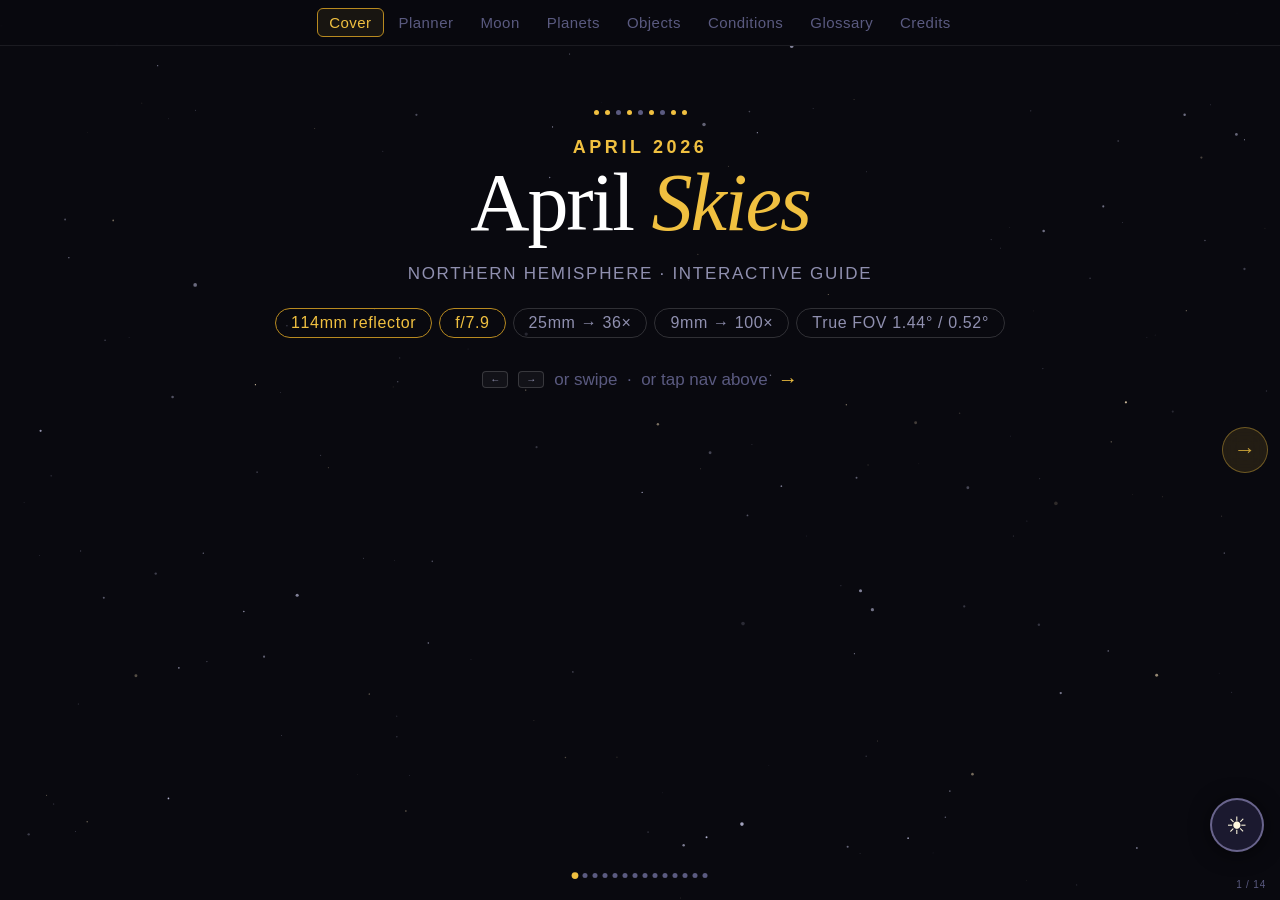
==== commit e24747b1: "Implement feature X to enhance user experience and fix bug Y in module Z" ====
--- a/index.html
+++ b/index.html
@@ -6,210 +6,554 @@
 <meta name="theme-color" content="#09090f">
 <meta name="apple-mobile-web-app-capable" content="yes">
 <meta name="apple-mobile-web-app-status-bar-style" content="black-translucent">
-<meta name="apple-mobile-web-app-title" content="April Skies">
+<meta name="apple-mobile-web-app-title" content="April 2026 Skies">
 <link rel="manifest" href="manifest.json">
 <link rel="apple-touch-icon" href="icon-192.png">
-<title>April Skies — Night Sky Guide April 2026</title>
+<title>April 2026 Skies — Night Sky Guide</title>
 <style>
-  :root {
-    --bg:#09090f; --card:#141428; --border:rgba(255,255,255,0.08);
-    --border2:rgba(255,255,255,0.16); --text:#e8e8f0; --muted:#9090b0;
-    --dim:#5a5a80; --gold:#f0c040; --gold2:#b88a20; --teal:#40c0a0;
-    --purple:#9070d0; --warn:#e07030;
-  }
-  *{box-sizing:border-box;margin:0;padding:0;}
-  html,body{background:var(--bg);color:var(--text);font-family:Georgia,'Times New Roman',serif;height:100%;overflow:hidden;}
-
-  /* ── TOP NAV ── */
-  #topnav{
-    position:fixed;top:0;left:0;right:0;height:38px;
-    background:rgba(9,9,15,0.98);backdrop-filter:blur(14px);
-    border-bottom:1px solid var(--border);
-    display:flex;align-items:center;justify-content:center;gap:3px;
-    z-index:300;padding:0 10px;overflow-x:auto;scrollbar-width:none;
-  }
-  #topnav::-webkit-scrollbar{display:none;}
-  #topnav a{
-    font-family:'Helvetica Neue',Arial,sans-serif;font-size:10.5px;
-    color:var(--dim);text-decoration:none;padding:4px 9px;
-    border-radius:5px;border:1px solid transparent;
-    transition:color .15s,border-color .15s,background .15s;
-    letter-spacing:.04em;white-space:nowrap;cursor:pointer;flex-shrink:0;
-  }
-  #topnav a:hover{color:var(--muted);}
-  #topnav a.active{color:var(--gold);border-color:var(--gold2);background:rgba(240,192,64,0.07);}
-
-  /* ── OBJECT SUB-NAV ── */
-  #subnav{
-    position:fixed;top:38px;left:0;right:0;height:28px;
-    background:rgba(9,9,15,0.96);backdrop-filter:blur(10px);
-    border-bottom:1px solid var(--border);
-    display:none;align-items:center;justify-content:center;gap:2px;
-    z-index:299;padding:0 10px;overflow-x:auto;scrollbar-width:none;
-  }
-  #subnav::-webkit-scrollbar{display:none;}
-  #subnav.visible{display:flex;}
-  #subnav a{
-    font-family:'Helvetica Neue',Arial,sans-serif;font-size:9.5px;
-    color:var(--dim);text-decoration:none;padding:3px 8px;
-    border-radius:4px;border:1px solid transparent;
-    transition:color .15s,border-color .15s,background .15s;
-    letter-spacing:.04em;white-space:nowrap;cursor:pointer;flex-shrink:0;
-  }
-  #subnav a:hover{color:var(--muted);}
-  #subnav a.active{color:var(--teal);border-color:rgba(64,192,160,0.4);background:rgba(64,192,160,0.07);}
-
-  /* ── SLIDES ── */
-  #slides{position:fixed;left:0;right:0;bottom:0;overflow:hidden;}
-  .slide{
-    position:absolute;top:0;left:0;right:0;bottom:0;
-    overflow-y:auto;padding:26px 18px 56px;
-    opacity:0;transform:translateY(40px);
-    transition:opacity .42s ease,transform .42s ease;
-    pointer-events:none;
-    display:flex;flex-direction:column;align-items:center;
-  }
-  .slide.active{opacity:1;transform:translateY(0);pointer-events:all;}
-  .slide-inner{width:100%;max-width:720px;}
-
-  #progress{position:fixed;bottom:0;left:0;height:2px;background:var(--gold);transition:width .4s ease;z-index:400;opacity:.55;}
-  #counter{position:fixed;bottom:8px;right:12px;font-family:'Helvetica Neue',sans-serif;font-size:10px;color:var(--dim);letter-spacing:.08em;z-index:400;}
-
-  /* ── COVER ── */
-  .cover-wrap{text-align:center;padding:28px 20px;display:flex;flex-direction:column;align-items:center;justify-content:center;min-height:calc(100vh - 130px);}
-  .cover-dots{display:flex;gap:6px;justify-content:center;margin-bottom:22px;}
-  .cover-dot{width:5px;height:5px;border-radius:50%;background:var(--dim);}
-  .cover-dot.lit{background:var(--gold);}
-  .cover-title{font-size:clamp(46px,10vw,82px);font-weight:400;letter-spacing:-.025em;color:#fff;line-height:1;margin-bottom:6px;}
-  .cover-italic{font-style:italic;color:var(--gold);}
-  .cover-sub{font-size:12px;color:var(--muted);letter-spacing:.1em;text-transform:uppercase;font-family:'Helvetica Neue',sans-serif;margin:14px 0 24px;}
-  .spec-row{display:flex;flex-wrap:wrap;gap:7px;justify-content:center;margin-bottom:26px;}
-  .pill{font-family:'Helvetica Neue',sans-serif;font-size:11px;padding:4px 12px;border:1px solid var(--border2);border-radius:20px;color:var(--muted);letter-spacing:.04em;}
-  .pill.hi{border-color:var(--gold2);color:var(--gold);}
-  .cover-hint{display:flex;align-items:center;gap:8px;font-family:'Helvetica Neue',sans-serif;font-size:11px;color:var(--dim);flex-wrap:wrap;justify-content:center;}
-  .cover-hint kbd{display:inline-block;padding:2px 7px;border:1px solid var(--border2);border-radius:4px;font-size:10px;color:var(--muted);font-family:'Helvetica Neue',sans-serif;background:rgba(255,255,255,0.04);}
-  .cover-arrow{font-size:18px;color:var(--gold);display:block;margin-top:14px;animation:bounce 2s ease-in-out infinite;}
-  @keyframes bounce{0%,100%{transform:translateY(0)}50%{transform:translateY(5px)}}
-
-  /* ── TYPOGRAPHY ── */
-  h2.stitle{font-size:clamp(19px,4vw,27px);font-weight:400;color:#fff;margin-bottom:4px;}
-  .sintro{font-size:12px;color:var(--muted);font-family:'Helvetica Neue',sans-serif;margin-bottom:15px;letter-spacing:.03em;}
-
-  /* ── PLANNER ── */
-  .planner-wrap{overflow-x:auto;}
-  table.planner{width:100%;border-collapse:collapse;font-family:'Helvetica Neue',sans-serif;font-size:12px;}
-  table.planner th{text-align:left;padding:7px 9px;color:var(--dim);font-weight:400;letter-spacing:.08em;text-transform:uppercase;font-size:10px;border-bottom:1px solid var(--border2);}
-  table.planner td{padding:8px 9px;border-bottom:1px solid var(--border);color:var(--text);vertical-align:top;}
-  table.planner tr:hover td{background:rgba(255,255,255,0.02);}
-  .moon-warn{color:var(--warn);font-size:11px;}
-  .dark-win{color:var(--teal);font-size:11px;}
-  .er{display:flex;gap:2px;align-items:center;}
-  .sf{width:10px;height:10px;background:var(--gold);clip-path:polygon(50% 0%,61% 35%,98% 35%,68% 57%,79% 91%,50% 70%,21% 91%,32% 57%,2% 35%,39% 35%);flex-shrink:0;}
-  .se{width:10px;height:10px;background:#2a2a4a;clip-path:polygon(50% 0%,61% 35%,98% 35%,68% 57%,79% 91%,50% 70%,21% 91%,32% 57%,2% 35%,39% 35%);flex-shrink:0;}
-
-  /* ── MOON ── */
-  .phase-strip{display:flex;overflow-x:auto;padding:10px 0 12px;scrollbar-width:none;}
-  .phase-strip::-webkit-scrollbar{display:none;}
-  .phase-day{text-align:center;min-width:21px;}
-  .phase-day .dn{font-size:8px;color:var(--dim);font-family:'Helvetica Neue',sans-serif;display:block;margin-bottom:1px;}
-  .phase-day .pm{font-size:14px;display:block;}
-  .phase-day.nm .pm{filter:drop-shadow(0 0 4px rgba(240,192,64,0.9));}
-  .two-col{display:grid;grid-template-columns:1fr 1fr;gap:12px;}
-  .feat-card{background:var(--card);border:1px solid var(--border);border-radius:8px;padding:13px;}
-  .feat-card h4{font-size:12px;font-weight:400;color:var(--gold);font-family:'Helvetica Neue',sans-serif;margin-bottom:5px;letter-spacing:.04em;}
-  .feat-card p{font-size:12px;color:var(--muted);line-height:1.6;}
-  .feat-card .best{font-size:11px;color:var(--teal);margin-top:5px;font-family:'Helvetica Neue',sans-serif;}
-
-  /* ── PLANETS ── */
-  .planet-grid{display:grid;grid-template-columns:1fr 1fr;gap:13px;margin-bottom:12px;}
-  .pcard{background:var(--card);border:1px solid var(--border);border-radius:10px;padding:14px;}
-  .pcard h3{font-size:18px;font-weight:400;color:#fff;margin-bottom:9px;}
-  .prow{display:flex;justify-content:space-between;font-size:12px;font-family:'Helvetica Neue',sans-serif;padding:5px 0;border-bottom:1px solid var(--border);}
-  .prow:last-of-type{border-bottom:none;}
-  .prow .lbl{color:var(--dim);}
-  .prow .val{color:var(--text);}
-  .pcard-note{font-size:11px;color:var(--muted);font-style:italic;margin-top:9px;line-height:1.5;}
-  .pcard-ease{margin-top:8px;display:flex;gap:3px;}
-  .bonus{background:var(--card);border:1px solid var(--border);border-left:3px solid var(--teal);border-radius:0 8px 8px 0;padding:11px 13px;margin-bottom:9px;}
-  .bonus h4{font-size:12px;color:var(--teal);font-family:'Helvetica Neue',sans-serif;font-weight:500;margin-bottom:4px;}
-  .bonus p{font-size:12px;color:var(--muted);line-height:1.6;}
-  .bonus.wb{border-left-color:var(--warn);}
-  .bonus.wb h4{color:#c08060;}
-
-  /* ── OBJECT CARD ── */
-  .obj-card{background:var(--card);border:1px solid var(--border2);border-radius:12px;overflow:hidden;}
-  .obj-head{padding:14px 16px 10px;border-bottom:1px solid var(--border);display:flex;justify-content:space-between;align-items:flex-start;}
-  .obj-name{font-size:18px;font-weight:400;color:#fff;}
-  .obj-type{font-size:11px;color:var(--muted);font-family:'Helvetica Neue',sans-serif;margin-top:3px;letter-spacing:.03em;}
-  .ease-label{font-size:10px;color:var(--dim);font-family:'Helvetica Neue',sans-serif;text-transform:uppercase;letter-spacing:.08em;margin-bottom:4px;text-align:right;}
-  .obj-meta{display:grid;grid-template-columns:repeat(3,1fr);border-bottom:1px solid var(--border);}
-  .obj-meta-item{padding:8px 12px;border-right:1px solid var(--border);}
-  .obj-meta-item:last-child{border-right:none;}
-  .mk{font-size:10px;color:var(--dim);font-family:'Helvetica Neue',sans-serif;text-transform:uppercase;letter-spacing:.08em;margin-bottom:3px;}
-  .mv{font-size:12px;color:var(--text);font-family:'Helvetica Neue',sans-serif;}
-  .obj-body{display:grid;grid-template-columns:1fr 142px;}
-  .obj-desc{padding:12px 14px;border-right:1px solid var(--border);}
-  .obj-desc h4{font-size:10px;color:var(--dim);font-family:'Helvetica Neue',sans-serif;text-transform:uppercase;letter-spacing:.08em;margin-bottom:6px;}
-  .obj-desc p{font-size:12.5px;color:var(--muted);line-height:1.65;}
-  .obj-sketch-col{display:flex;flex-direction:column;align-items:center;justify-content:center;padding:12px;gap:6px;}
-  /* two-sketch variant */
-  .obj-body.two-sketch{grid-template-columns:1fr;}
-  .obj-body.two-sketch .obj-desc{border-right:none;border-bottom:1px solid var(--border);}
-  .two-sketch-row{display:grid;grid-template-columns:1fr 1fr;border-top:1px solid var(--border);}
-  .two-sketch-cell{display:flex;flex-direction:column;align-items:center;padding:12px;gap:6px;border-right:1px solid var(--border);}
-  .two-sketch-cell:last-child{border-right:none;}
-  .sketch-lbl{font-size:10px;color:var(--dim);font-family:'Helvetica Neue',sans-serif;text-align:center;line-height:1.4;}
-  .obj-finder{padding:9px 14px 12px;border-top:1px solid var(--border);}
-  .obj-finder h4{font-size:10px;color:var(--dim);font-family:'Helvetica Neue',sans-serif;text-transform:uppercase;letter-spacing:.08em;margin-bottom:5px;}
-  .obj-finder p{font-size:12px;color:var(--muted);line-height:1.6;}
-  .obj-note{padding:7px 14px;border-top:1px solid var(--border);font-size:11px;color:#c08060;font-family:'Helvetica Neue',sans-serif;line-height:1.5;background:rgba(224,112,48,0.06);}
-
-  /* ── CONDITIONS ── */
-  .cond-grid{display:grid;grid-template-columns:1fr 1fr;gap:13px;margin-bottom:16px;}
-  .cond-box{background:var(--card);border:1px solid var(--border);border-radius:8px;padding:13px;}
-  .cond-box h4{font-size:12px;color:var(--gold);font-family:'Helvetica Neue',sans-serif;font-weight:400;margin-bottom:5px;}
-  .cond-box p{font-size:12px;color:var(--muted);line-height:1.6;}
-  .checklist{list-style:none;margin-bottom:18px;}
-  .checklist li{display:flex;gap:10px;font-size:12px;color:var(--muted);padding:7px 0;border-bottom:1px solid var(--border);line-height:1.5;}
-  .checklist li:last-child{border-bottom:none;}
-  .chk{color:var(--border2);flex-shrink:0;}
-  .log-grid{display:grid;grid-template-columns:1fr 1fr;gap:13px;}
-  .log-box{background:var(--card);border:1px solid var(--border);border-radius:8px;padding:13px;}
-  .log-box h4{font-size:10px;color:var(--dim);font-family:'Helvetica Neue',sans-serif;text-transform:uppercase;letter-spacing:.08em;margin-bottom:9px;}
-  .log-line{font-size:11px;color:var(--dim);font-family:'Helvetica Neue',sans-serif;border-bottom:1px solid var(--border);padding:5px 0;}
-  .sketch-pair{display:flex;gap:12px;justify-content:center;padding-top:4px;}
-  .sketch-mini{text-align:center;}
-  .sketch-mini span{font-size:9px;color:var(--dim);font-family:'Helvetica Neue',sans-serif;display:block;margin-top:4px;}
-
-  /* ── GLOSSARY ── */
-  .gloss-grid{display:grid;grid-template-columns:1fr 1fr;gap:9px;margin-bottom:14px;}
-  .gloss-item{background:var(--card);border:1px solid var(--border);border-radius:6px;padding:9px 11px;}
-  .gloss-term{font-size:12px;color:var(--gold);font-family:'Helvetica Neue',sans-serif;margin-bottom:3px;}
-  .gloss-def{font-size:11px;color:var(--muted);line-height:1.5;}
-  .limit-box{background:var(--card);border:1px solid var(--border);border-left:3px solid var(--purple);border-radius:0 8px 8px 0;padding:11px 13px;font-size:12px;color:var(--muted);line-height:1.6;margin-bottom:18px;}
-  .quote-box{text-align:center;padding:18px;font-style:italic;color:var(--dim);font-size:13px;border-top:1px solid var(--border);}
-
-  @media(max-width:520px){
-    #topnav{justify-content:flex-start;}
-    #subnav{justify-content:flex-start;}
-    .planet-grid,.two-col,.cond-grid,.log-grid,.gloss-grid{grid-template-columns:1fr;}
-    .obj-body{grid-template-columns:1fr;}
-    .obj-body .obj-sketch-col{border-left:none;border-top:1px solid var(--border);}
-    .two-sketch-row{grid-template-columns:1fr;}
-    .two-sketch-cell{border-right:none;border-bottom:1px solid var(--border);}
-    .two-sketch-cell:last-child{border-bottom:none;}
-    .obj-meta{grid-template-columns:1fr 1fr;}
-  }
+:root {
+  --bg:#09090f; --card:#141428; --border:rgba(255,255,255,0.08);
+  --border2:rgba(255,255,255,0.16); --text:#e8e8f0; --muted:#9090b0;
+  --dim:#5a5a80; --gold:#f0c040; --gold2:#b88a20; --teal:#40c0a0;
+  --purple:#9070d0; --warn:#e07030;
+  --nav-h:46px; --sub-h:34px;
+  --sans:'Helvetica Neue',Arial,sans-serif;
+}
+/* ── NIGHT / RED-SKY MODE ── */
+body.red-sky {
+  --bg:#100400; --card:#1c0800; --border:rgba(200,60,20,0.14);
+  --border2:rgba(200,60,20,0.26); --text:#ffaa88; --muted:#cc6644;
+  --dim:#7a3018; --gold:#ff4422; --gold2:#991800; --teal:#cc3311;
+  --purple:#993322; --warn:#ff6600;
+}
+body.red-sky #stars-canvas{opacity:0.35;}
+body.red-sky #topnav,body.red-sky #subnav{
+  background:rgba(16,4,0,0.97);
+}
+*{box-sizing:border-box;margin:0;padding:0;}
+html,body{background:var(--bg);color:var(--text);font-family:Georgia,'Times New Roman',serif;height:100%;overflow:hidden;}
+
+/* ── STAR CANVAS ── */
+#stars-canvas{
+  position:fixed;inset:0;z-index:0;
+  pointer-events:none;
+}
+
+/* ── TOP NAV ── */
+#topnav{
+  position:fixed;top:0;left:0;right:0;height:var(--nav-h);
+  background:rgba(9,9,15,0.96);backdrop-filter:blur(14px);
+  border-bottom:1px solid var(--border);
+  display:flex;align-items:center;justify-content:center;gap:3px;
+  z-index:300;padding:0 10px;overflow-x:auto;scrollbar-width:none;
+}
+#topnav::-webkit-scrollbar{display:none;}
+#topnav a{
+  font-family:var(--sans);font-size:12.6px;
+  color:var(--dim);text-decoration:none;padding:5px 11px;
+  border-radius:6px;border:1px solid transparent;
+  transition:color .15s,border-color .15s,background .15s;
+  letter-spacing:.03em;white-space:nowrap;cursor:pointer;flex-shrink:0;
+}
+#topnav a:hover{color:var(--muted);}
+#topnav a.active{color:var(--gold);border-color:var(--gold2);background:rgba(240,192,64,0.07);}
+
+/* ── SUBNAV ── */
+#subnav{
+  position:fixed;top:var(--nav-h);left:0;right:0;height:var(--sub-h);
+  background:rgba(9,9,15,0.95);backdrop-filter:blur(10px);
+  border-bottom:1px solid var(--border);
+  display:none;align-items:center;justify-content:center;gap:2px;
+  z-index:299;padding:0 10px;overflow-x:auto;scrollbar-width:none;
+}
+#subnav::-webkit-scrollbar{display:none;}
+#subnav.visible{display:flex;}
+#subnav a{
+  font-family:var(--sans);font-size:11.4px;
+  color:var(--dim);text-decoration:none;padding:4px 9px;
+  border-radius:4px;border:1px solid transparent;
+  transition:color .15s,border-color .15s,background .15s;
+  letter-spacing:.03em;white-space:nowrap;cursor:pointer;flex-shrink:0;
+}
+#subnav a:hover{color:var(--muted);}
+#subnav a.active{color:var(--teal);border-color:rgba(64,192,160,0.4);background:rgba(64,192,160,0.07);}
+
+/* ── SLIDE TRACK — horizontal ── */
+#slide-track{
+  position:fixed;top:var(--nav-h);left:0;bottom:0;
+  /* width set by JS = RENDERABLE.length × 100vw */
+  display:flex;
+  transition:transform .42s cubic-bezier(.4,0,.2,1);
+  z-index:1;
+  will-change:transform;
+}
+#slide-track.with-sub{top:calc(var(--nav-h) + var(--sub-h));}
+
+.slide{
+  flex:0 0 100vw;width:100vw;height:100%;
+  overflow-y:auto;-webkit-overflow-scrolling:touch;
+  padding:24px 20px 72px;
+  display:flex;flex-direction:column;align-items:center;
+}
+.slide-inner{width:100%;max-width:min(960px, calc(100vw - 120px));}
+
+/* ── SWIPE HINT DOTS ── */
+#swipe-dots{
+  position:fixed;bottom:22px;left:50%;transform:translateX(-50%);
+  display:flex;gap:5px;z-index:200;
+}
+.sdot{
+  width:5px;height:5px;border-radius:50%;
+  background:var(--dim);transition:background .25s,transform .25s;
+  flex-shrink:0;
+}
+.sdot.active{background:var(--gold);transform:scale(1.35);}
+
+/* ── FLOATING REDSHIFT BUBBLE ── */
+#nightmode-bubble {
+  position:fixed;
+  bottom:48px; right:16px;
+  z-index:500;
+  width:54px; height:54px;
+  border-radius:50%;
+  /* Default: clearly visible warm white ring */
+  background:rgba(30,28,50,0.92);
+  backdrop-filter:blur(14px);
+  border:2px solid rgba(200,190,255,0.45);
+  box-shadow:0 2px 20px rgba(0,0,0,0.6), 0 0 0 0 transparent;
+  display:flex;align-items:center;justify-content:center;
+  cursor:pointer;
+  transition:background .35s, border-color .35s, box-shadow .35s, transform .15s;
+  -webkit-tap-highlight-color:transparent;
+  user-select:none;
+}
+#nightmode-bubble:hover  { transform:scale(1.1);  border-color:rgba(220,210,255,0.75); }
+#nightmode-bubble:active { transform:scale(0.92); }
+
+/* The icon — two-state SVG-like approach using text */
+#nightmode-bubble .nb-icon {
+  font-size:24px;
+  line-height:1;
+  display:block;
+  transition:transform .4s cubic-bezier(.34,1.56,.64,1), filter .35s;
+  /* default: white/cool star = normal sky mode */
+  filter:none;
+  color:#fff8e0;
+  margin-top:2px;
+}
+
+/* Red-sky ON state */
+body.red-sky #nightmode-bubble {
+  background:rgba(60,8,0,0.94);
+  border-color:rgba(255,80,30,0.65);
+  box-shadow:0 0 22px rgba(255,50,10,0.5), 0 2px 8px rgba(0,0,0,0.55);
+}
+body.red-sky #nightmode-bubble:hover {
+  border-color:rgba(255,100,50,0.88);
+}
+body.red-sky #nightmode-bubble .nb-icon {
+  transform:scale(1.05) translateY(1px);
+  filter:sepia(1) saturate(3) hue-rotate(-10deg) brightness(1.2);
+}
+
+/* Tooltip */
+#nightmode-bubble::after {
+  content:'Red-shift mode';
+  position:absolute;
+  right:calc(100% + 10px);
+  top:50%;transform:translateY(-50%);
+  background:rgba(9,9,15,0.95);
+  border:1px solid rgba(200,190,255,0.35);
+  border-radius:6px;
+  padding:5px 11px;
+  font-family:var(--sans);font-size:11px;
+  color:rgba(200,190,255,0.8);letter-spacing:.04em;
+  white-space:nowrap;
+  opacity:0;pointer-events:none;
+  transition:opacity .2s;
+}
+#nightmode-bubble:hover::after { opacity:1; }
+body.red-sky #nightmode-bubble::after {
+  content:'Red-shift ON';
+  color:rgba(255,120,80,0.9);
+  border-color:rgba(255,80,30,0.4);
+}
+#hint-prev,#hint-next{
+  position:fixed;top:50%;transform:translateY(-50%);
+  z-index:200;
+  background:rgba(240,192,64,0.11);
+  backdrop-filter:blur(10px);
+  border:1.5px solid rgba(240,192,64,0.38);
+  border-radius:50%;
+  width:46px;height:46px;
+  display:flex;align-items:center;justify-content:center;
+  cursor:pointer;
+  color:rgba(240,192,64,0.8);
+  font-size:22px;
+  transition:color .15s,background .2s,border-color .2s,opacity .3s,transform .15s;
+}
+#hint-prev{left:12px;}#hint-next{right:12px;}
+#hint-prev:hover,#hint-next:hover{
+  color:#fff;
+  background:rgba(240,192,64,0.22);
+  border-color:rgba(240,192,64,0.72);
+  transform:translateY(-50%) scale(1.1);
+}
+#hint-prev.gone,#hint-next.gone{opacity:0;pointer-events:none;}
+@media(max-width:600px){#hint-prev,#hint-next{display:none;}}
+@media(min-width:900px){.mobile-only{display:none !important;}}
+
+/* ── PROGRESS ── */
+#progress{
+  position:fixed;bottom:0;left:0;height:2px;
+  background:var(--gold);transition:width .35s ease;
+  z-index:400;opacity:.55;
+}
+#counter{
+  position:fixed;bottom:10px;right:14px;
+  font-family:var(--sans);font-size:10px;
+  color:var(--dim);letter-spacing:.08em;z-index:400;
+}
+
+/* ── COVER ── */
+.cover-wrap{
+  text-align:center;padding:28px 20px;
+  display:flex;flex-direction:column;align-items:center;justify-content:center;
+  height:100%;           /* fills the slide exactly — no overflow, no scrollbar */
+  overflow:hidden;
+}
+.cover-dots{display:flex;gap:6px;justify-content:center;margin-bottom:22px;}
+.cover-dot{width:5px;height:5px;border-radius:50%;background:var(--dim);}
+.cover-dot.lit{background:var(--gold);}
+.cover-year{
+  font-family:var(--sans);font-size:12px;font-weight:700;
+  color:var(--gold);letter-spacing:.2em;text-transform:uppercase;margin-bottom:4px;
+}
+.cover-title{font-size:clamp(46px,10vw,82px);font-weight:400;letter-spacing:-.025em;color:#fff;line-height:1;margin-bottom:6px;}
+.cover-italic{font-style:italic;color:var(--gold);}
+.cover-sub{font-size:12px;color:var(--muted);letter-spacing:.1em;text-transform:uppercase;font-family:var(--sans);margin:14px 0 24px;}
+.spec-row{display:flex;flex-wrap:wrap;gap:7px;justify-content:center;margin-bottom:26px;}
+.pill{font-family:var(--sans);font-size:11px;padding:4px 12px;border:1px solid var(--border2);border-radius:20px;color:var(--muted);letter-spacing:.04em;}
+.pill.hi{border-color:var(--gold2);color:var(--gold);}
+
+/* swipe hint on cover */
+.cover-swipe-hint{
+  display:flex;align-items:center;gap:10px;
+  font-family:var(--sans);font-size:12px;color:var(--dim);
+  margin-top:4px;
+}
+.cover-swipe-hint kbd{
+  display:inline-block;padding:2px 7px;
+  border:1px solid var(--border2);border-radius:4px;
+  font-size:10px;color:var(--muted);font-family:var(--sans);
+  background:rgba(255,255,255,0.04);
+}
+.swipe-arrow-anim{
+  font-size:20px;color:var(--gold);
+  animation:swipe-hint 2s ease-in-out infinite;
+  display:inline-block;
+}
+@keyframes swipe-hint{
+  0%,100%{transform:translateX(0);opacity:.7;}
+  50%{transform:translateX(6px);opacity:1;}
+}
+
+/* ── TYPOGRAPHY ── */
+h2.stitle{font-size:clamp(19px,4vw,27px);font-weight:400;color:#fff;margin-bottom:4px;}
+.sintro{font-size:12px;color:var(--muted);font-family:var(--sans);margin-bottom:15px;letter-spacing:.03em;}
+
+/* ── PLANNER ── */
+.planner-wrap{overflow-x:auto;}
+table.planner{width:100%;border-collapse:collapse;font-family:var(--sans);font-size:12px;}
+table.planner th{text-align:left;padding:7px 9px;color:var(--dim);font-weight:400;letter-spacing:.08em;text-transform:uppercase;font-size:10px;border-bottom:1px solid var(--border2);}
+table.planner td{padding:8px 9px;border-bottom:1px solid var(--border);color:var(--text);vertical-align:top;}
+table.planner tr:hover td{background:rgba(255,255,255,0.02);}
+.moon-warn{color:var(--warn);font-size:11px;}
+.dark-win{color:var(--teal);font-size:11px;font-weight:500;}
+.er{display:flex;gap:2px;align-items:center;}
+.sf{width:10px;height:10px;background:var(--gold);clip-path:polygon(50% 0%,61% 35%,98% 35%,68% 57%,79% 91%,50% 70%,21% 91%,32% 57%,2% 35%,39% 35%);flex-shrink:0;}
+.se{width:10px;height:10px;background:#2a2a4a;clip-path:polygon(50% 0%,61% 35%,98% 35%,68% 57%,79% 91%,50% 70%,21% 91%,32% 57%,2% 35%,39% 35%);flex-shrink:0;}
+
+/* Mobile planner cards */
+.plan-cards{display:none;gap:10px;flex-direction:column;}
+.pweek{background:var(--card);border:1px solid var(--border);border-radius:10px;padding:13px 15px;}
+.pweek.bw{border-color:rgba(64,192,160,0.35);background:rgba(64,192,160,0.04);}
+.pw-date{font-family:var(--sans);font-size:13px;font-weight:700;color:var(--gold);margin-bottom:5px;}
+.pweek.bw .pw-date{color:var(--teal);}
+.pw-tg{font-size:14px;color:var(--text);margin-bottom:4px;line-height:1.5;}
+.pw-time{font-family:var(--sans);font-size:12px;color:var(--muted);margin-bottom:3px;}
+.pw-note{font-family:var(--sans);font-size:12px;line-height:1.5;}
+.pw-time{font-family:var(--sans);font-size:12px;color:var(--muted);margin-bottom:3px;}
+@media(max-width:600px){
+  .planner-wrap table.planner{display:none;}
+  .plan-cards{display:flex;}
+  .pw-time{display:none;}  /* time merged into note on mobile */
+}
+
+/* ── MOON ── */
+.phase-wrap{margin-bottom:12px;}
+.phase-card{padding-bottom:5px;}
+.phase-strip{display:flex;flex-wrap:wrap;justify-content:center;gap:6px;padding:10px 0 12px;}
+.phase-day{text-align:center;min-width:21px;}
+.phase-day .dn{font-size:8px;color:var(--dim);font-family:var(--sans);display:block;margin-bottom:1px;}
+.phase-day .pm{font-size:14px;display:block;}
+.phase-day.nm .pm{filter:drop-shadow(0 0 4px rgba(240,192,64,0.9));}
+.two-col{display:grid;grid-template-columns:1fr 1fr;gap:12px;}
+.feat-card{background:var(--card);border:1px solid var(--border);border-radius:8px;padding:13px;}
+.feat-card h4{font-size:12px;font-weight:400;color:var(--gold);font-family:var(--sans);margin-bottom:5px;letter-spacing:.04em;}
+.feat-card p{font-size:12px;color:var(--muted);line-height:1.6;}
+.feat-card .best{font-size:11px;color:var(--teal);margin-top:5px;font-family:var(--sans);}
+
+/* ── PLANETS ── */
+.planet-grid{display:grid;grid-template-columns:1fr 1fr;gap:13px;margin-bottom:12px;}
+.pcard{background:var(--card);border:1px solid var(--border);border-radius:10px;padding:14px;}
+.pcard h3{font-size:18px;font-weight:400;color:#fff;margin-bottom:9px;}
+.prow{display:flex;justify-content:space-between;font-size:12px;font-family:var(--sans);padding:5px 0;border-bottom:1px solid var(--border);gap:8px;}
+.prow:last-of-type{border-bottom:none;}
+.prow .lbl{color:var(--dim);flex-shrink:0;}
+.prow .val{color:var(--text);text-align:right;}
+.pcard-note{font-size:11px;color:var(--muted);font-style:italic;margin-top:9px;line-height:1.5;}
+.pcard-ease{margin-top:8px;display:flex;gap:3px;}
+.bonus{background:var(--card);border:1px solid var(--border);border-left:3px solid var(--teal);border-radius:0 8px 8px 0;padding:11px 13px;margin-bottom:9px;}
+.bonus h4{font-size:12px;color:var(--teal);font-family:var(--sans);font-weight:500;margin-bottom:4px;}
+.bonus p{font-size:12px;color:var(--muted);line-height:1.6;}
+.bonus.wb{border-left-color:var(--warn);}
+.bonus.wb h4{color:#c08060;}
+
+/* ── OBJECT CARDS ── */
+.obj-card{background:var(--card);border:1px solid var(--border2);border-radius:12px;overflow:hidden;}
+.obj-head{padding:14px 16px 10px;border-bottom:1px solid var(--border);display:flex;justify-content:space-between;align-items:flex-start;}
+.obj-name{font-size:18px;font-weight:400;color:#fff;}
+.obj-type{font-size:11px;color:var(--muted);font-family:var(--sans);margin-top:3px;letter-spacing:.03em;}
+.ease-label{font-size:10px;color:var(--dim);font-family:var(--sans);text-transform:uppercase;letter-spacing:.08em;margin-bottom:4px;text-align:right;}
+.obj-meta{display:grid;grid-template-columns:repeat(3,1fr);border-bottom:1px solid var(--border);}
+.obj-meta-item{padding:8px 12px;border-right:1px solid var(--border);}
+.obj-meta-item:last-child{border-right:none;}
+.mk{font-size:10px;color:var(--dim);font-family:var(--sans);text-transform:uppercase;letter-spacing:.08em;margin-bottom:3px;}
+.mv{font-size:12px;color:var(--text);font-family:var(--sans);}
+.obj-body{display:grid;grid-template-columns:1fr 142px;}
+.obj-desc{padding:12px 14px;border-right:1px solid var(--border);}
+.obj-desc h4{font-size:10px;color:var(--dim);font-family:var(--sans);text-transform:uppercase;letter-spacing:.08em;margin-bottom:6px;}
+.obj-desc p{font-size:12.5px;color:var(--muted);line-height:1.65;}
+.obj-sketch-col{display:flex;flex-direction:column;align-items:center;justify-content:center;padding:12px;gap:6px;}
+.obj-body.two-sketch{grid-template-columns:1fr;}
+.obj-body.two-sketch .obj-desc{border-right:none;border-bottom:1px solid var(--border);}
+.two-sketch-row{display:grid;grid-template-columns:1fr 1fr;border-top:1px solid var(--border);}
+.two-sketch-cell{display:flex;flex-direction:column;align-items:center;padding:12px;gap:6px;border-right:1px solid var(--border);}
+.two-sketch-cell:last-child{border-right:none;}
+.sketch-lbl{font-size:10px;color:var(--dim);font-family:var(--sans);text-align:center;line-height:1.4;}
+.obj-finder{padding:9px 14px 12px;border-top:1px solid var(--border);}
+.obj-finder h4{font-size:10px;color:var(--dim);font-family:var(--sans);text-transform:uppercase;letter-spacing:.08em;margin-bottom:5px;}
+.obj-finder p{font-size:12px;color:var(--muted);line-height:1.6;}
+.obj-note{padding:7px 14px;border-top:1px solid var(--border);font-size:11px;color:#c08060;font-family:var(--sans);line-height:1.5;background:rgba(224,112,48,0.06);}
+
+/* ── CONDITIONS ── */
+.cond-grid{display:grid;grid-template-columns:1fr 1fr;gap:13px;margin-bottom:16px;}
+.cond-box{background:var(--card);border:1px solid var(--border);border-radius:8px;padding:13px;}
+.cond-box h4{font-size:12px;color:var(--gold);font-family:var(--sans);font-weight:400;margin-bottom:5px;}
+.cond-box p{font-size:12px;color:var(--muted);line-height:1.6;}
+.checklist{list-style:none;margin-bottom:18px;}
+.checklist li{display:flex;gap:10px;font-size:12px;color:var(--muted);padding:7px 0;border-bottom:1px solid var(--border);line-height:1.5;}
+.checklist li:last-child{border-bottom:none;}
+.chk{color:var(--border2);flex-shrink:0;}
+.log-grid{display:grid;grid-template-columns:1fr 1fr;gap:13px;}
+.log-box{background:var(--card);border:1px solid var(--border);border-radius:8px;padding:13px;}
+.log-box h4{font-size:10px;color:var(--dim);font-family:var(--sans);text-transform:uppercase;letter-spacing:.08em;margin-bottom:9px;}
+.log-line{font-size:11px;color:var(--dim);font-family:var(--sans);border-bottom:1px solid var(--border);padding:5px 0;}
+.sketch-pair{display:flex;gap:12px;justify-content:center;padding-top:4px;}
+.sketch-mini{text-align:center;}
+.sketch-mini span{font-size:9px;color:var(--dim);font-family:var(--sans);display:block;margin-top:4px;}
+
+/* ── GLOSSARY ── */
+.gloss-grid{display:grid;grid-template-columns:1fr 1fr;gap:9px;margin-bottom:14px;}
+.gloss-item{background:var(--card);border:1px solid var(--border);border-radius:6px;padding:9px 11px;}
+.gloss-term{font-size:12px;color:var(--gold);font-family:var(--sans);margin-bottom:3px;}
+.gloss-def{font-size:11px;color:var(--muted);line-height:1.5;}
+.limit-box{background:var(--card);border:1px solid var(--border);border-left:3px solid var(--purple);border-radius:0 8px 8px 0;padding:11px 13px;font-size:12px;color:var(--muted);line-height:1.6;margin-bottom:18px;}
+.quote-box{text-align:center;padding:18px;font-style:italic;color:var(--dim);font-size:13px;border-top:1px solid var(--border);}
+
+/* ── CREDITS ── */
+.credits-wrap{
+  display:flex;flex-direction:column;align-items:center;justify-content:center;
+  height:100%;
+  overflow:hidden;
+  text-align:center;padding:40px 20px;
+}
+.credits-star{font-size:28px;color:var(--gold);margin-bottom:28px;animation:spin-slow 20s linear infinite;}
+@keyframes spin-slow{from{transform:rotate(0deg)}to{transform:rotate(360deg)}}
+.credits-title{font-size:11px;font-family:var(--sans);font-weight:700;color:var(--dim);letter-spacing:.16em;text-transform:uppercase;margin-bottom:28px;}
+.credits-block{margin-bottom:24px;}
+.credits-role{font-family:var(--sans);font-size:11px;color:var(--dim);letter-spacing:.1em;text-transform:uppercase;margin-bottom:10px;}
+/* ALL names — same size, same weight, same colour */
+.credits-name,
+.credits-name-sm{font-size:clamp(18px,3.5vw,26px);font-weight:400;color:#fff;margin-bottom:4px;}
+.credits-scope{
+  margin-top:28px;
+  font-family:var(--sans);font-size:11px;color:var(--dim);line-height:1.8;
+}
+.credits-scope strong{color:var(--muted);}
+.credits-quote{
+  margin-top:28px;font-style:italic;color:var(--dim);font-size:13px;
+  border-top:1px solid var(--border);padding-top:18px;
+  max-width:420px;
+}
+
+/* ── RESPONSIVE ── */
+@media(max-width:520px){
+  #topnav{justify-content:flex-start;}
+  #subnav{justify-content:flex-start;}
+  .planet-grid,.two-col,.cond-grid,.log-grid,.gloss-grid{grid-template-columns:1fr;}
+  .obj-body{grid-template-columns:1fr;}
+  .obj-body .obj-sketch-col{border-left:none;border-top:1px solid var(--border);}
+  .two-sketch-row{grid-template-columns:1fr;}
+  .two-sketch-cell{border-right:none;border-bottom:1px solid var(--border);}
+  .two-sketch-cell:last-child{border-bottom:none;}
+  .obj-meta{grid-template-columns:1fr 1fr;}
+}
+
+/* ── Desktop scale-up: bigger text and cards on wide screens ── */
+@media(min-width:900px){
+  #topnav a{font-size:15px;}
+  #subnav a{font-size:14px;}
+  html,body{font-size:22px;}
+  .phase-strip{flex-wrap:nowrap;justify-content:space-between;padding:15px 0 20px;}
+  .phase-day{min-width:auto;flex:1;}
+  .phase-day .dn{font-size:12px;margin-bottom:6px;}
+  .phase-day .pm{font-size:24px;}
+  .slide{padding:36px 72px 80px;}
+  h2.stitle{font-size:43px;}
+  .sintro{font-size:19px;}
+  .obj-name{font-size:29px;}
+  .obj-type{font-size:17px;}
+  .obj-desc p{font-size:19px;}
+  .obj-finder p{font-size:18px;}
+  .obj-note{font-size:16px;}
+  .mk{font-size:14px;}
+  .mv{font-size:18px;}
+  .ease-label{font-size:14px;}
+  .feat-card h4{font-size:19px;}
+  .feat-card p{font-size:18px;}
+  .feat-card .best{font-size:16px;}
+  .prow{font-size:18px;}
+  .pcard h3{font-size:29px;}
+  .pcard-note{font-size:16px;}
+  .bonus h4{font-size:19px;}
+  .bonus p{font-size:18px;}
+  .gloss-term{font-size:19px;}
+  .gloss-def{font-size:17px;}
+  .gloss-item{padding:14px 16px;}
+  .checklist li{font-size:18px;padding:10px 0;}
+  .planner-table td{font-size:18px;padding:11px 12px;}
+  .planner-table th{font-size:16px;padding:10px 12px;}
+  .limit-box{font-size:18px;padding:16px 18px;}
+  .quote-box{font-size:19px;}
+  .obj-body{grid-template-columns:1fr 190px;}
+  .cond-box h4{font-size:19px;}
+  .cond-box p{font-size:18px;}
+  .log-line{font-size:17px;padding:8px 0;}
+  .sketch-lbl{font-size:14px;}
+  .credits-scope{font-size:17px;}
+  .cover-year{font-size:18px;}
+  .cover-sub{font-size:17px;}
+  .pill{font-size:16px;padding:5px 15px;}
+  .cover-swipe-hint{font-size:17px;}
+  .sfeat-card h4{font-size:19px;}
+  .two-sketch-cell .sketch-lbl{font-size:14px;}
+}
 </style>
 </head>
 <body>
+
+<!-- Starfield canvas — behind everything -->
+<canvas id="stars-canvas"></canvas>
+
 <nav id="topnav"></nav>
 <div id="subnav"></div>
-<div id="slides"></div>
+<button id="hint-prev" aria-label="Previous slide">&#8592;</button>
+<button id="hint-next" aria-label="Next slide">&#8594;</button>
+
+<!-- Floating red-shift bubble — always visible, always reachable -->
+<button id="nightmode-bubble" aria-label="Toggle red-shift mode">
+  <span class="nb-icon">&#x2600;&#xFE0E;</span>
+</button>
+
+<!-- Horizontal slide track -->
+<div id="slide-track"></div>
+
+<!-- Bottom indicators -->
+<div id="swipe-dots"></div>
 <div id="progress"></div>
 <div id="counter"></div>
+
 <script>
-// ── DATA ─────────────────────────────────────────────────────────────────────
+// ── STARFIELD ──────────────────────────────────────────────────────────────────
+(function(){
+  const canvas = document.getElementById('stars-canvas');
+  const ctx = canvas.getContext('2d');
+
+  // Each star: x, y (0–1 normalised), radius, base opacity, flicker phase, flicker speed
+  const NUM = 180;
+  let stars = [];
+  let W, H;
+
+  function resize(){
+    W = canvas.width  = window.innerWidth;
+    H = canvas.height = window.innerHeight;
+  }
+
+  function initStars(){
+    stars = [];
+    const rng = mulberry32(0xdeadbeef);
+    for(let i=0;i<NUM;i++){
+      stars.push({
+        x: rng(),
+        y: rng(),
+        r: rng() * rng() * 1.8 + 0.3,     // most tiny, some slightly bigger
+        op: rng() * 0.5 + 0.15,            // base opacity 0.15–0.65
+        phase: rng() * Math.PI * 2,         // flicker phase offset
+        speed: rng() * 0.4 + 0.1,          // flicker speed (rad/s)
+        warm: rng() > 0.7,                  // warm-tinted star
+      });
+    }
+  }
+
+  // Deterministic RNG so stars don't jump on resize
+  function mulberry32(seed){
+    return function(){
+      seed |= 0; seed = seed + 0x6D2B79F5 | 0;
+      let t = Math.imul(seed ^ seed >>> 15, 1 | seed);
+      t = t + Math.imul(t ^ t >>> 7, 61 | t) ^ t;
+      return ((t ^ t >>> 14) >>> 0) / 4294967296;
+    };
+  }
+
+  let lastT = 0;
+  function draw(t){
+    const dt = Math.min((t - lastT) / 1000, 0.05);
+    lastT = t;
+    ctx.clearRect(0, 0, W, H);
+
+    for(const s of stars){
+      s.phase += s.speed * dt;
+      // flicker: sine wave ±25% of base opacity
+      const flicker = Math.sin(s.phase) * 0.25;
+      const op = Math.max(0, Math.min(1, s.op + flicker * s.op));
+      const col = s.warm ? `rgba(255,232,192,${op})` : `rgba(220,220,255,${op})`;
+      ctx.beginPath();
+      ctx.arc(s.x * W, s.y * H, s.r, 0, Math.PI * 2);
+      ctx.fillStyle = col;
+      ctx.fill();
+    }
+    requestAnimationFrame(draw);
+  }
+
+  resize();
+  initStars();
+  window.addEventListener('resize', resize);
+  requestAnimationFrame(draw);
+})();
+
+// ── DATA ──────────────────────────────────────────────────────────────────────
 const SLIDES=[
   {id:'cover',      label:'Cover',       group:null},
   {id:'planner',    label:'Planner',     group:null},
@@ -225,8 +569,10 @@
   {id:'m51',        label:'M51',         group:'objects'},
   {id:'conditions', label:'Conditions',  group:null},
   {id:'glossary',   label:'Glossary',    group:null},
+  {id:'credits',    label:'Credits',     group:null},
 ];
 const RENDERABLE=SLIDES.filter(s=>!s.isGroup);
+const N=RENDERABLE.length;
 
 function E(n){return Array.from({length:5},(_,i)=>`<div class="${i<n?'sf':'se'}"></div>`).join('');}
 const PH=['🌕','🌕','🌖','🌖','🌖','🌖','🌗','🌗','🌗','🌗','🌘','🌘','🌘','🌘','🌑','🌑','🌑','🌒','🌒','🌒','🌓','🌓','🌓','🌓','🌔','🌔','🌔','🌔','🌔','🌕'];
@@ -235,21 +581,12 @@
 // ── SKETCHES ──────────────────────────────────────────────────────────────────
 const SK={
 m42:`<svg width="110" height="110" viewBox="0 0 140 140"><defs><clipPath id="sk_m42"><circle cx="70" cy="70" r="62"/></clipPath></defs><circle cx="70" cy="70" r="66" fill="#0a0a14"/><g clip-path="url(#sk_m42)"><circle cx="70" cy="70" r="62" fill="#0c0c18"/><ellipse cx="70" cy="72" rx="34" ry="28" fill="#3a3060" opacity=".45" transform="rotate(-15 70 72)"/><ellipse cx="62" cy="68" rx="24" ry="18" fill="#5040a0" opacity=".4" transform="rotate(-20 62 68)"/><ellipse cx="78" cy="76" rx="20" ry="14" fill="#4838a0" opacity=".35" transform="rotate(10 78 76)"/><ellipse cx="70" cy="70" rx="12" ry="10" fill="#7868c8" opacity=".55"/><ellipse cx="70" cy="70" rx="6" ry="5" fill="#c0b0f0" opacity=".7"/><circle cx="69" cy="69" r="1.4" fill="#fff" opacity=".98"/><circle cx="72" cy="68" r="1.2" fill="#fff" opacity=".92"/><circle cx="71" cy="72" r="1.1" fill="#fff" opacity=".88"/><circle cx="67" cy="71" r="1.0" fill="#fff" opacity=".85"/><circle cx="40" cy="38" r="1.8" fill="#ffe8c0" opacity=".9"/><circle cx="100" cy="45" r="1.4" fill="#fff" opacity=".7"/><circle cx="32" cy="80" r="1.2" fill="#fff" opacity=".6"/><circle cx="108" cy="90" r="1.0" fill="#fff" opacity=".55"/><circle cx="55" cy="110" r="1.2" fill="#fff" opacity=".5"/></g><circle cx="70" cy="70" r="62" fill="none" stroke="#fff" stroke-width="1" opacity=".14"/></svg>`,
-
-// M47 — brighter, looser
-m47:`<svg width="110" height="110" viewBox="0 0 140 140"><defs><clipPath id="sk_m47"><circle cx="70" cy="70" r="62"/></clipPath></defs><circle cx="70" cy="70" r="66" fill="#0a0a14"/><g clip-path="url(#sk_m47)"><circle cx="70" cy="70" r="62" fill="#0c0c18"/><circle cx="58" cy="58" r="2.6" fill="#ffe8c0" opacity=".95"/><circle cx="46" cy="50" r="2.0" fill="#fff" opacity=".88"/><circle cx="70" cy="46" r="1.8" fill="#ffe8c0" opacity=".85"/><circle cx="82" cy="54" r="1.6" fill="#fff" opacity=".8"/><circle cx="50" cy="68" r="2.2" fill="#fff" opacity=".85"/><circle cx="66" cy="74" r="2.0" fill="#ffe8c0" opacity=".85"/><circle cx="80" cy="66" r="1.8" fill="#fff" opacity=".78"/><circle cx="44" cy="78" r="1.4" fill="#fff" opacity=".7"/><circle cx="74" cy="84" r="1.6" fill="#fff" opacity=".72"/><circle cx="88" cy="72" r="1.4" fill="#fff" opacity=".68"/><circle cx="36" cy="62" r="1.2" fill="#fff" opacity=".6"/><circle cx="56" cy="88" r="1.2" fill="#fff" opacity=".58"/><circle cx="92" cy="52" r="1.0" fill="#fff" opacity=".52"/><circle cx="40" cy="90" r="1.0" fill="#fff" opacity=".48"/><circle cx="84" cy="86" r="1.0" fill="#fff" opacity=".48"/><circle cx="30" cy="46" r="0.9" fill="#fff" opacity=".4"/><circle cx="96" cy="38" r="0.9" fill="#fff" opacity=".38"/></g><circle cx="70" cy="70" r="62" fill="none" stroke="#fff" stroke-width="1" opacity=".14"/></svg>`,
-
-// M46 — denser, more uniform fainter stars + NGC 2438 ghost
-m46:`<svg width="110" height="110" viewBox="0 0 140 140"><defs><clipPath id="sk_m46"><circle cx="70" cy="70" r="62"/></clipPath></defs><circle cx="70" cy="70" r="66" fill="#0a0a14"/><g clip-path="url(#sk_m46)"><circle cx="70" cy="70" r="62" fill="#0c0c18"/><circle cx="56" cy="50" r="1.0" fill="#fff" opacity=".72"/><circle cx="66" cy="44" r="0.9" fill="#fff" opacity=".68"/><circle cx="78" cy="48" r="1.1" fill="#fff" opacity=".74"/><circle cx="88" cy="56" r="1.0" fill="#fff" opacity=".7"/><circle cx="92" cy="68" r="0.9" fill="#fff" opacity=".66"/><circle cx="86" cy="80" r="1.0" fill="#fff" opacity=".7"/><circle cx="74" cy="88" r="0.9" fill="#fff" opacity=".65"/><circle cx="62" cy="86" r="1.1" fill="#fff" opacity=".7"/><circle cx="50" cy="78" r="1.0" fill="#fff" opacity=".68"/><circle cx="46" cy="66" r="0.9" fill="#fff" opacity=".64"/><circle cx="50" cy="56" r="0.9" fill="#fff" opacity=".65"/><circle cx="70" cy="56" r="0.9" fill="#fff" opacity=".65"/><circle cx="80" cy="62" r="1.0" fill="#fff" opacity=".67"/><circle cx="82" cy="74" r="0.9" fill="#fff" opacity=".63"/><circle cx="74" cy="80" r="0.9" fill="#fff" opacity=".64"/><circle cx="60" cy="78" r="1.0" fill="#fff" opacity=".66"/><circle cx="56" cy="66" r="0.9" fill="#fff" opacity=".63"/><circle cx="62" cy="60" r="0.9" fill="#fff" opacity=".64"/><circle cx="70" cy="64" r="0.8" fill="#fff" opacity=".6"/><circle cx="76" cy="70" r="0.8" fill="#fff" opacity=".6"/><circle cx="64" cy="70" r="0.8" fill="#fff" opacity=".58"/><circle cx="40" cy="72" r="0.8" fill="#fff" opacity=".5"/><circle cx="96" cy="78" r="0.8" fill="#fff" opacity=".48"/><circle cx="58" cy="38" r="0.8" fill="#fff" opacity=".46"/><circle cx="84" cy="40" r="0.8" fill="#fff" opacity=".44"/><circle cx="104" cy="62" r="0.7" fill="#fff" opacity=".42"/><circle cx="38" cy="56" r="0.7" fill="#fff" opacity=".42"/><circle cx="72" cy="100" r="0.7" fill="#fff" opacity=".4"/><circle cx="48" cy="94" r="0.7" fill="#fff" opacity=".4"/><circle cx="96" cy="90" r="0.7" fill="#fff" opacity=".38"/><circle cx="70" cy="40" r="0.7" fill="#fff" opacity=".4"/><!-- NGC 2438 planetary nebula — ghostly ring on north edge --><circle cx="70" cy="46" r="7" fill="none" stroke="#7090c0" stroke-width="1.2" opacity=".6"/><circle cx="70" cy="46" r="3" fill="#90b0d8" opacity=".35"/></g><circle cx="70" cy="70" r="62" fill="none" stroke="#fff" stroke-width="1" opacity=".14"/></svg>`,
-
-m44:`<svg width="110" height="110" viewBox="0 0 140 140"><defs><clipPath id="sk_m44"><circle cx="70" cy="70" r="62"/></clipPath></defs><circle cx="70" cy="70" r="66" fill="#0a0a14"/><g clip-path="url(#sk_m44)"><circle cx="70" cy="70" r="62" fill="#0c0c18"/><circle cx="44" cy="52" r="2.2" fill="#fff" opacity=".95"/><circle cx="60" cy="40" r="1.6" fill="#ffe8c0" opacity=".9"/><circle cx="78" cy="44" r="2.0" fill="#fff" opacity=".9"/><circle cx="95" cy="50" r="1.4" fill="#fff" opacity=".8"/><circle cx="52" cy="62" r="1.8" fill="#ffe8c0" opacity=".85"/><circle cx="68" cy="58" r="2.4" fill="#fff" opacity="1"/><circle cx="85" cy="60" r="1.6" fill="#ffe8c0" opacity=".9"/><circle cx="100" cy="64" r="1.2" fill="#fff" opacity=".7"/><circle cx="38" cy="68" r="1.4" fill="#fff" opacity=".75"/><circle cx="55" cy="72" r="2.0" fill="#fff" opacity=".95"/><circle cx="72" cy="70" r="1.8" fill="#ffe8c0" opacity=".9"/><circle cx="90" cy="74" r="2.2" fill="#fff" opacity=".95"/><circle cx="46" cy="82" r="1.6" fill="#ffe8c0" opacity=".8"/><circle cx="63" cy="86" r="2.0" fill="#fff" opacity=".9"/><circle cx="80" cy="84" r="1.4" fill="#fff" opacity=".85"/><circle cx="97" cy="82" r="1.8" fill="#ffe8c0" opacity=".8"/><circle cx="58" cy="96" r="1.4" fill="#fff" opacity=".7"/><circle cx="75" cy="98" r="2.0" fill="#fff" opacity=".85"/><circle cx="92" cy="94" r="1.2" fill="#fff" opacity=".65"/><circle cx="42" cy="95" r="1.0" fill="#fff" opacity=".6"/><circle cx="66" cy="28" r="1.0" fill="#fff" opacity=".5"/><circle cx="84" cy="32" r="1.0" fill="#fff" opacity=".45"/></g><circle cx="70" cy="70" r="62" fill="none" stroke="#fff" stroke-width="1" opacity=".14"/></svg>`,
-
-m3:`<svg width="110" height="110" viewBox="0 0 140 140"><defs><clipPath id="sk_m3"><circle cx="70" cy="70" r="62"/></clipPath></defs><circle cx="70" cy="70" r="66" fill="#0a0a14"/><g clip-path="url(#sk_m3)"><circle cx="70" cy="70" r="62" fill="#0c0c18"/><circle cx="70" cy="70" r="26" fill="#3a3a5c" opacity=".5"/><circle cx="70" cy="70" r="16" fill="#6060a0" opacity=".5"/><circle cx="70" cy="70" r="8" fill="#c0c0e8" opacity=".65"/><circle cx="70" cy="70" r="4" fill="#fff" opacity=".95"/><circle cx="56" cy="58" r="1.0" fill="#fff" opacity=".7"/><circle cx="62" cy="54" r=".8" fill="#fff" opacity=".6"/><circle cx="70" cy="52" r=".8" fill="#fff" opacity=".55"/><circle cx="78" cy="55" r="1.0" fill="#fff" opacity=".7"/><circle cx="84" cy="60" r=".8" fill="#fff" opacity=".6"/><circle cx="86" cy="68" r=".8" fill="#fff" opacity=".55"/><circle cx="84" cy="76" r="1.0" fill="#fff" opacity=".65"/><circle cx="78" cy="83" r=".8" fill="#fff" opacity=".6"/><circle cx="70" cy="86" r=".8" fill="#fff" opacity=".5"/><circle cx="62" cy="84" r="1.0" fill="#fff" opacity=".65"/><circle cx="56" cy="78" r=".8" fill="#fff" opacity=".6"/><circle cx="54" cy="70" r=".8" fill="#fff" opacity=".55"/><circle cx="30" cy="72" r="1.2" fill="#fff" opacity=".65"/><circle cx="108" cy="55" r=".9" fill="#fff" opacity=".45"/></g><circle cx="70" cy="70" r="62" fill="none" stroke="#fff" stroke-width="1" opacity=".14"/></svg>`,
-
-algieba:`<svg width="110" height="110" viewBox="0 0 140 140"><defs><clipPath id="sk_alg"><circle cx="70" cy="70" r="62"/></clipPath></defs><circle cx="70" cy="70" r="66" fill="#0a0a14"/><g clip-path="url(#sk_alg)"><circle cx="70" cy="70" r="62" fill="#0c0c18"/><circle cx="58" cy="70" r="10" fill="none" stroke="#e8b040" stroke-width=".5" opacity=".15"/><circle cx="58" cy="70" r="6" fill="none" stroke="#e8b040" stroke-width=".6" opacity=".2"/><circle cx="58" cy="70" r="4.5" fill="#f0c060" opacity=".98"/><circle cx="58" cy="70" r="2.2" fill="#fff8e0" opacity="1"/><circle cx="75" cy="70" r="3.0" fill="#e8b848" opacity=".92"/><circle cx="75" cy="70" r="1.4" fill="#fff0c0" opacity=".95"/><circle cx="30" cy="40" r="1.0" fill="#fff" opacity=".45"/><circle cx="108" cy="38" r=".8" fill="#fff" opacity=".4"/><circle cx="22" cy="95" r=".9" fill="#fff" opacity=".4"/><circle cx="112" cy="100" r=".8" fill="#fff" opacity=".35"/></g><circle cx="70" cy="70" r="62" fill="none" stroke="#fff" stroke-width="1" opacity=".14"/></svg>`,
-
-leo:`<svg width="110" height="110" viewBox="0 0 140 140"><defs><clipPath id="sk_leo"><circle cx="70" cy="70" r="62"/></clipPath></defs><circle cx="70" cy="70" r="66" fill="#0a0a14"/><g clip-path="url(#sk_leo)"><circle cx="70" cy="70" r="62" fill="#0c0c18"/><ellipse cx="50" cy="56" rx="10" ry="6" fill="#4a4a7a" opacity=".55" transform="rotate(-20 50 56)"/><ellipse cx="50" cy="56" rx="5" ry="3" fill="#8888bb" opacity=".6" transform="rotate(-20 50 56)"/><circle cx="50" cy="56" r="1.5" fill="#ccccee" opacity=".9"/><ellipse cx="82" cy="60" rx="11" ry="6.5" fill="#4a4a7a" opacity=".5" transform="rotate(-15 82 60)"/><ellipse cx="82" cy="60" rx="5.5" ry="3" fill="#8888bb" opacity=".55" transform="rotate(-15 82 60)"/><circle cx="82" cy="60" r="1.5" fill="#ccccee" opacity=".85"/><ellipse cx="66" cy="90" rx="14" ry="4" fill="#3a3a6a" opacity=".4" transform="rotate(5 66 90)"/><ellipse cx="66" cy="90" rx="7" ry="2" fill="#6060a0" opacity=".35" transform="rotate(5 66 90)"/><circle cx="66" cy="90" r="1.2" fill="#aaaacc" opacity=".65"/><circle cx="28" cy="34" r="1.0" fill="#fff" opacity=".5"/><circle cx="112" cy="42" r=".8" fill="#fff" opacity=".4"/></g><circle cx="70" cy="70" r="62" fill="none" stroke="#fff" stroke-width="1" opacity=".14"/></svg>`,
-
+m47:`<svg width="110" height="110" viewBox="0 0 140 140"><defs><clipPath id="sk_m47"><circle cx="70" cy="70" r="62"/></clipPath></defs><circle cx="70" cy="70" r="66" fill="#0a0a14"/><g clip-path="url(#sk_m47)"><circle cx="70" cy="70" r="62" fill="#0c0c18"/><circle cx="58" cy="58" r="2.6" fill="#ffe8c0" opacity=".95"/><circle cx="46" cy="50" r="2.0" fill="#fff" opacity=".88"/><circle cx="70" cy="46" r="1.8" fill="#ffe8c0" opacity=".85"/><circle cx="82" cy="54" r="1.6" fill="#fff" opacity=".8"/><circle cx="50" cy="68" r="2.2" fill="#fff" opacity=".85"/><circle cx="66" cy="74" r="2.0" fill="#ffe8c0" opacity=".85"/><circle cx="80" cy="66" r="1.8" fill="#fff" opacity=".78"/><circle cx="44" cy="78" r="1.4" fill="#fff" opacity=".7"/><circle cx="74" cy="84" r="1.6" fill="#fff" opacity=".72"/><circle cx="88" cy="72" r="1.4" fill="#fff" opacity=".68"/><circle cx="36" cy="62" r="1.2" fill="#fff" opacity=".6"/><circle cx="56" cy="88" r="1.2" fill="#fff" opacity=".58"/><circle cx="92" cy="52" r="1.0" fill="#fff" opacity=".52"/><circle cx="40" cy="90" r="1.0" fill="#fff" opacity=".48"/><circle cx="30" cy="46" r="0.9" fill="#fff" opacity=".4"/></g><circle cx="70" cy="70" r="62" fill="none" stroke="#fff" stroke-width="1" opacity=".14"/></svg>`,
+m46:`<svg width="110" height="110" viewBox="0 0 140 140"><defs><clipPath id="sk_m46"><circle cx="70" cy="70" r="62"/></clipPath></defs><circle cx="70" cy="70" r="66" fill="#0a0a14"/><g clip-path="url(#sk_m46)"><circle cx="70" cy="70" r="62" fill="#0c0c18"/><circle cx="56" cy="50" r="1.0" fill="#fff" opacity=".72"/><circle cx="66" cy="44" r="0.9" fill="#fff" opacity=".68"/><circle cx="78" cy="48" r="1.1" fill="#fff" opacity=".74"/><circle cx="88" cy="56" r="1.0" fill="#fff" opacity=".7"/><circle cx="92" cy="68" r="0.9" fill="#fff" opacity=".66"/><circle cx="86" cy="80" r="1.0" fill="#fff" opacity=".7"/><circle cx="74" cy="88" r="0.9" fill="#fff" opacity=".65"/><circle cx="62" cy="86" r="1.1" fill="#fff" opacity=".7"/><circle cx="50" cy="78" r="1.0" fill="#fff" opacity=".68"/><circle cx="46" cy="66" r="0.9" fill="#fff" opacity=".64"/><circle cx="50" cy="56" r="0.9" fill="#fff" opacity=".65"/><circle cx="70" cy="56" r="0.9" fill="#fff" opacity=".65"/><circle cx="80" cy="62" r="1.0" fill="#fff" opacity=".67"/><circle cx="82" cy="74" r="0.9" fill="#fff" opacity=".63"/><circle cx="74" cy="80" r="0.9" fill="#fff" opacity=".64"/><circle cx="60" cy="78" r="1.0" fill="#fff" opacity=".66"/><circle cx="56" cy="66" r="0.9" fill="#fff" opacity=".63"/><circle cx="62" cy="60" r="0.9" fill="#fff" opacity=".64"/><circle cx="70" cy="64" r="0.8" fill="#fff" opacity=".6"/><circle cx="76" cy="70" r="0.8" fill="#fff" opacity=".6"/><circle cx="64" cy="70" r="0.8" fill="#fff" opacity=".58"/><circle cx="40" cy="72" r="0.8" fill="#fff" opacity=".5"/><circle cx="96" cy="78" r="0.8" fill="#fff" opacity=".48"/><circle cx="70" cy="40" r="0.7" fill="#fff" opacity=".4"/><circle cx="70" cy="46" r="7" fill="none" stroke="#7090c0" stroke-width="1.2" opacity=".6"/><circle cx="70" cy="46" r="3" fill="#90b0d8" opacity=".35"/></g><circle cx="70" cy="70" r="62" fill="none" stroke="#fff" stroke-width="1" opacity=".14"/></svg>`,
+m44:`<svg width="110" height="110" viewBox="0 0 140 140"><defs><clipPath id="sk_m44"><circle cx="70" cy="70" r="62"/></clipPath></defs><circle cx="70" cy="70" r="66" fill="#0a0a14"/><g clip-path="url(#sk_m44)"><circle cx="70" cy="70" r="62" fill="#0c0c18"/><circle cx="44" cy="52" r="2.2" fill="#fff" opacity=".95"/><circle cx="60" cy="40" r="1.6" fill="#ffe8c0" opacity=".9"/><circle cx="78" cy="44" r="2.0" fill="#fff" opacity=".9"/><circle cx="95" cy="50" r="1.4" fill="#fff" opacity=".8"/><circle cx="52" cy="62" r="1.8" fill="#ffe8c0" opacity=".85"/><circle cx="68" cy="58" r="2.4" fill="#fff" opacity="1"/><circle cx="85" cy="60" r="1.6" fill="#ffe8c0" opacity=".9"/><circle cx="100" cy="64" r="1.2" fill="#fff" opacity=".7"/><circle cx="38" cy="68" r="1.4" fill="#fff" opacity=".75"/><circle cx="55" cy="72" r="2.0" fill="#fff" opacity=".95"/><circle cx="72" cy="70" r="1.8" fill="#ffe8c0" opacity=".9"/><circle cx="90" cy="74" r="2.2" fill="#fff" opacity=".95"/><circle cx="46" cy="82" r="1.6" fill="#ffe8c0" opacity=".8"/><circle cx="63" cy="86" r="2.0" fill="#fff" opacity=".9"/><circle cx="80" cy="84" r="1.4" fill="#fff" opacity=".85"/><circle cx="97" cy="82" r="1.8" fill="#ffe8c0" opacity=".8"/><circle cx="58" cy="96" r="1.4" fill="#fff" opacity=".7"/><circle cx="75" cy="98" r="2.0" fill="#fff" opacity=".85"/><circle cx="92" cy="94" r="1.2" fill="#fff" opacity=".65"/><circle cx="42" cy="95" r="1.0" fill="#fff" opacity=".6"/></g><circle cx="70" cy="70" r="62" fill="none" stroke="#fff" stroke-width="1" opacity=".14"/></svg>`,
+m3:`<svg width="110" height="110" viewBox="0 0 140 140"><defs><clipPath id="sk_m3"><circle cx="70" cy="70" r="62"/></clipPath></defs><circle cx="70" cy="70" r="66" fill="#0a0a14"/><g clip-path="url(#sk_m3)"><circle cx="70" cy="70" r="62" fill="#0c0c18"/><circle cx="70" cy="70" r="26" fill="#3a3a5c" opacity=".5"/><circle cx="70" cy="70" r="16" fill="#6060a0" opacity=".5"/><circle cx="70" cy="70" r="8" fill="#c0c0e8" opacity=".65"/><circle cx="70" cy="70" r="4" fill="#fff" opacity=".95"/><circle cx="56" cy="58" r="1.0" fill="#fff" opacity=".7"/><circle cx="62" cy="54" r=".8" fill="#fff" opacity=".6"/><circle cx="70" cy="52" r=".8" fill="#fff" opacity=".55"/><circle cx="78" cy="55" r="1.0" fill="#fff" opacity=".7"/><circle cx="84" cy="60" r=".8" fill="#fff" opacity=".6"/><circle cx="86" cy="68" r=".8" fill="#fff" opacity=".55"/><circle cx="84" cy="76" r="1.0" fill="#fff" opacity=".65"/><circle cx="78" cy="83" r=".8" fill="#fff" opacity=".6"/><circle cx="62" cy="84" r="1.0" fill="#fff" opacity=".65"/><circle cx="54" cy="70" r=".8" fill="#fff" opacity=".55"/><circle cx="30" cy="72" r="1.2" fill="#fff" opacity=".65"/></g><circle cx="70" cy="70" r="62" fill="none" stroke="#fff" stroke-width="1" opacity=".14"/></svg>`,
+algieba:`<svg width="110" height="110" viewBox="0 0 140 140"><defs><clipPath id="sk_alg"><circle cx="70" cy="70" r="62"/></clipPath></defs><circle cx="70" cy="70" r="66" fill="#0a0a14"/><g clip-path="url(#sk_alg)"><circle cx="70" cy="70" r="62" fill="#0c0c18"/><circle cx="58" cy="70" r="10" fill="none" stroke="#e8b040" stroke-width=".5" opacity=".15"/><circle cx="58" cy="70" r="6" fill="none" stroke="#e8b040" stroke-width=".6" opacity=".2"/><circle cx="58" cy="70" r="4.5" fill="#f0c060" opacity=".98"/><circle cx="58" cy="70" r="2.2" fill="#fff8e0" opacity="1"/><circle cx="75" cy="70" r="3.0" fill="#e8b848" opacity=".92"/><circle cx="75" cy="70" r="1.4" fill="#fff0c0" opacity=".95"/><circle cx="30" cy="40" r="1.0" fill="#fff" opacity=".45"/><circle cx="108" cy="38" r=".8" fill="#fff" opacity=".4"/></g><circle cx="70" cy="70" r="62" fill="none" stroke="#fff" stroke-width="1" opacity=".14"/></svg>`,
+leo:`<svg width="110" height="110" viewBox="0 0 140 140"><defs><clipPath id="sk_leo"><circle cx="70" cy="70" r="62"/></clipPath></defs><circle cx="70" cy="70" r="66" fill="#0a0a14"/><g clip-path="url(#sk_leo)"><circle cx="70" cy="70" r="62" fill="#0c0c18"/><ellipse cx="50" cy="56" rx="10" ry="6" fill="#4a4a7a" opacity=".55" transform="rotate(-20 50 56)"/><ellipse cx="50" cy="56" rx="5" ry="3" fill="#8888bb" opacity=".6" transform="rotate(-20 50 56)"/><circle cx="50" cy="56" r="1.5" fill="#ccccee" opacity=".9"/><ellipse cx="82" cy="60" rx="11" ry="6.5" fill="#4a4a7a" opacity=".5" transform="rotate(-15 82 60)"/><ellipse cx="82" cy="60" rx="5.5" ry="3" fill="#8888bb" opacity=".55" transform="rotate(-15 82 60)"/><circle cx="82" cy="60" r="1.5" fill="#ccccee" opacity=".85"/><ellipse cx="66" cy="90" rx="14" ry="4" fill="#3a3a6a" opacity=".4" transform="rotate(5 66 90)"/><ellipse cx="66" cy="90" rx="7" ry="2" fill="#6060a0" opacity=".35" transform="rotate(5 66 90)"/><circle cx="66" cy="90" r="1.2" fill="#aaaacc" opacity=".65"/></g><circle cx="70" cy="70" r="62" fill="none" stroke="#fff" stroke-width="1" opacity=".14"/></svg>`,
 m51:`<svg width="110" height="110" viewBox="0 0 140 140"><defs><clipPath id="sk_m51"><circle cx="70" cy="70" r="62"/></clipPath></defs><circle cx="70" cy="70" r="66" fill="#0a0a14"/><g clip-path="url(#sk_m51)"><circle cx="70" cy="70" r="62" fill="#0c0c18"/><circle cx="64" cy="74" r="18" fill="#2a2a50" opacity=".5"/><circle cx="64" cy="74" r="12" fill="#4444a0" opacity=".45"/><circle cx="64" cy="74" r="7" fill="#8080c8" opacity=".55"/><circle cx="64" cy="74" r="3" fill="#e0e0ff" opacity=".95"/><circle cx="84" cy="56" r="9" fill="#2a2a48" opacity=".45"/><circle cx="84" cy="56" r="5" fill="#5858a0" opacity=".5"/><circle cx="84" cy="56" r="2.5" fill="#c0c0e8" opacity=".9"/><path d="M73 67 Q79 61 83 58" stroke="#7070b0" stroke-width=".8" fill="none" opacity=".3"/><circle cx="28" cy="38" r="1.1" fill="#fff" opacity=".55"/><circle cx="112" cy="34" r=".9" fill="#fff" opacity=".45"/></g><circle cx="70" cy="70" r="62" fill="none" stroke="#fff" stroke-width="1" opacity=".14"/></svg>`
 };
 
@@ -257,56 +594,56 @@
 const C={
 cover:`<div class="cover-wrap">
   <div class="cover-dots"><div class="cover-dot lit"></div><div class="cover-dot lit"></div><div class="cover-dot"></div><div class="cover-dot lit"></div><div class="cover-dot"></div><div class="cover-dot lit"></div><div class="cover-dot"></div><div class="cover-dot lit"></div><div class="cover-dot lit"></div></div>
-  <p style="font-size:11px;color:var(--dim);letter-spacing:.14em;text-transform:uppercase;font-family:'Helvetica Neue',sans-serif;margin-bottom:12px;">Northern Hemisphere · April 2026</p>
+  <p class="cover-year">April 2026</p>
   <h1 class="cover-title">April <span class="cover-italic">Skies</span></h1>
-  <p class="cover-sub">A reflector telescope interactive guide</p>
+  <p class="cover-sub">Northern Hemisphere · Interactive Guide</p>
   <div class="spec-row">
     <span class="pill hi">114mm reflector</span><span class="pill hi">f/7.9</span>
-    <span class="pill">25mm → 36×</span><span class="pill">9mm → 100×</span><span class="pill">FOV 1.4° / 0.5°</span>
-  </div>
-  <div class="cover-hint"><kbd>Space</kbd> or <kbd>→</kbd> to advance &nbsp;·&nbsp; <kbd>←</kbd> to go back &nbsp;·&nbsp; or tap nav above</div>
-  <span class="cover-arrow">↓</span>
+    <span class="pill">25mm → 36×</span><span class="pill">9mm → 100×</span><span class="pill">True FOV 1.44° / 0.52°</span>
+  </div>
+  <div class="cover-swipe-hint">
+    <kbd>←</kbd><kbd>→</kbd> or swipe &nbsp;·&nbsp; or tap nav above
+    <span class="swipe-arrow-anim">→</span>
+  </div>
 </div>`,
 
-planner:`<h2 class="stitle">April sky planner</h2>
-<p class="sintro">Full Moon Apr 2 · Last Qtr Apr 10 · New Moon Apr 17 · First Qtr Apr 24</p>
+planner:`<h2 class="stitle">April 2026 sky planner</h2>
 <div class="planner-wrap"><table class="planner">
-<thead><tr><th>Dates</th><th>Best targets</th><th>Best time</th><th>Ease</th><th>Notes</th></tr></thead>
+<thead><tr><th>Dates</th><th>Best targets</th><th>Best time</th><th>Note</th></tr></thead>
 <tbody>
-<tr><td>Apr 1–3</td><td>Moon, Venus, Jupiter, M42 &amp; M46/47 (low SW)</td><td>8–10pm</td><td><div class="er">${E(5)}</div></td><td><span class="moon-warn">Full Moon — skip faint deep sky</span></td></tr>
-<tr><td>Apr 1–12</td><td>M42 Orion Nebula, M46 &amp; M47 separately</td><td>8:30–10pm</td><td><div class="er">${E(4)}</div></td><td><span class="moon-warn">Window closing — Orion/Puppis sets ~11pm</span></td></tr>
-<tr><td>Apr 4–9</td><td>Moon craters, Algieba double star</td><td>10pm–1am</td><td><div class="er">${E(3)}</div></td><td>Moon sets ~2am, improving each night</td></tr>
-<tr><td>Apr 10–16</td><td>M44, M3, Algieba, Leo Triplet</td><td>10pm–2am</td><td><div class="er">${E(4)}</div></td><td>Good dark window after midnight</td></tr>
-<tr><td style="color:#fff;font-weight:500">Apr 17–20</td><td style="color:#fff">All spring objects — best of month</td><td>9pm–3am</td><td><div class="er">${E(5)}</div></td><td><span class="dark-win">New Moon Apr 17 — darkest skies</span></td></tr>
-<tr><td>Apr 21–22</td><td>Lyrid meteors + all deep sky objects</td><td>10pm–4am</td><td><div class="er">${E(5)}</div></td><td><span class="dark-win">Lyrid peak — 10–15/hr, Moon down</span></td></tr>
-<tr><td>Apr 10–20</td><td>Comet C/2025 R3 pre-dawn (mag ~8)</td><td>90min before sunrise</td><td><div class="er">${E(2)}</div></td><td>Low east, enters solar glare after Apr 20</td></tr>
-<tr><td>Apr 28–30</td><td>Moon craters (waxing gibbous)</td><td>8–11pm</td><td><div class="er">${E(4)}</div></td><td><span class="moon-warn">Moon brightening — deep sky fading</span></td></tr>
+<tr><td>Apr 1–3</td><td>Moon, Jupiter, M42 & M46/47 (low SW)</td><td>8–10pm</td><td><span class="moon-warn">Full Moon — skip faint deep sky</span></td></tr>
+<tr><td>Apr 1–12</td><td>M42 Orion Nebula, M46 & M47 separately</td><td>8:30–10pm</td><td><span class="moon-warn">Window closing — sets ~11pm</span></td></tr>
+<tr><td>Apr 4–9</td><td>Moon craters, Algieba double star</td><td>10pm–1am</td><td>Moon sets ~2am, improving each night</td></tr>
+<tr><td>Apr 10–16</td><td>M44, M3, Algieba, Leo Triplet</td><td>10pm–2am</td><td>Good dark window after midnight</td></tr>
+<tr style="background:rgba(64,192,160,0.05)"><td style="color:var(--teal);font-weight:600">Apr 17–20</td><td style="color:#fff">★ All spring objects — best of month</td><td>9pm–3am</td><td><span class="dark-win">New Moon Apr 17 — darkest skies</span></td></tr>
+<tr style="background:rgba(64,192,160,0.05)"><td style="color:var(--teal);font-weight:600">Apr 21–22</td><td style="color:#fff">★ Lyrid meteors + all deep sky</td><td>10pm–4am</td><td><span class="dark-win">Lyrid peak — 10–15/hr, Moon down</span></td></tr>
+<tr><td>Apr 10–20</td><td>Comet C/2025 R3 pre-dawn (mag ~8)</td><td>90min before sunrise</td><td>Enters solar glare after Apr 20</td></tr>
+<tr><td>Apr 28–30</td><td>Moon craters (waxing gibbous)</td><td>8–11pm</td><td><span class="moon-warn">Moon brightening — deep sky fading</span></td></tr>
 </tbody>
 </table></div>
-<p style="font-size:12px;color:var(--dim);margin-top:11px;font-family:'Helvetica Neue',sans-serif;">Orion/Puppis → low SW 8:30pm · Leo/Virgo → due south 11pm · M44 → south-SW · M3 → east-SE by midnight</p>`,
-
-moon:`<h2 class="stitle">The Moon</h2>
-<p class="sintro">Phase calendar — April 2026. New Moon Apr 17 is your darkest night.</p>
-<div class="phase-strip">${phStrip}</div>
+<div class="plan-cards">
+  <div class="pweek"><div class="pw-date">Apr 1–3</div><div class="pw-tg">Moon · Jupiter · M42 & M46/47 low SW</div><div class="pw-time">Best: 8–10pm</div><div class="pw-note moon-warn">Full Moon — skip faint deep sky</div></div>
+  <div class="pweek"><div class="pw-date">Apr 1–12</div><div class="pw-tg">M42 Orion Nebula · M46 & M47 separately</div><div class="pw-time">Best: 8:30–10pm</div><div class="pw-note moon-warn">Window closing — Orion/Puppis sets ~11pm</div></div>
+  <div class="pweek"><div class="pw-date">Apr 4–9</div><div class="pw-tg">Moon craters · Algieba double star</div><div class="pw-time">Best: 10pm–1am</div><div class="pw-note">Moon sets ~2am, improving each night</div></div>
+  <div class="pweek"><div class="pw-date">Apr 10–16</div><div class="pw-tg">M44 · M3 · Algieba · Leo Triplet</div><div class="pw-time">Best: 10pm–2am</div><div class="pw-note">Good dark window after midnight</div></div>
+  <div class="pweek bw"><div class="pw-date">★ Apr 17–20 — Best of Month</div><div class="pw-tg">All spring objects: M44, M3, Algieba, Leo Triplet, M51</div><div class="pw-time">Best: 9pm–3am</div><div class="pw-note dark-win">New Moon Apr 17 — darkest skies all month</div></div>
+  <div class="pweek bw"><div class="pw-date">★ Apr 21–22 — Lyrid Peak</div><div class="pw-tg">Lyrid meteors (radiant in Lyra) + all deep sky</div><div class="pw-time">Best: 10pm–4am, after midnight</div><div class="pw-note dark-win">10–15/hr · Moon sets before midnight</div></div>
+  <div class="pweek"><div class="pw-date">Apr 10–20</div><div class="pw-tg">Comet C/2025 R3 (pre-dawn, mag ~8)</div><div class="pw-time">90 min before sunrise</div><div class="pw-note">Low east · enters solar glare after Apr 20</div></div>
+  <div class="pweek"><div class="pw-date">Apr 28–30</div><div class="pw-tg">Moon craters — terminator detail</div><div class="pw-time">Best: 8–11pm</div><div class="pw-note moon-warn">Waxing gibbous — deep sky fading</div></div>
+</div>`,
+
+moon:`<h2 class="stitle">The Moon — April 2026</h2>
+<p class="sintro">Phase calendar. New Moon Apr 17 is your darkest night. Day 17 glows gold.</p>
+<div class="phase-wrap"><div class="phase-strip">${phStrip}</div></div>
 <div class="two-col">
   <div class="feat-card"><h4>Clavius crater</h4><p>One of the largest craters on the Moon. At 100× look for smaller craters inside it along the southern terminator — a crater within a crater.</p><p class="best">Best: Apr 19–21 · 9mm (100×)</p></div>
   <div class="feat-card"><h4>Apennine mountains</h4><p>Dramatic range bordering Mare Imbrium. Peaks cast sharp black shadows at low illumination near the terminator — spectacular at 36×.</p><p class="best">Best: Apr 20–22 · 25mm (36×)</p></div>
-  <div class="feat-card"><h4>Tycho crater</h4><p>Young, sharp-walled crater in the southern highlands. Famous ray system visible at full moon; walls most dramatic just after new moon Apr 19–20.</p><p class="best">Best: Apr 19–20 · 9mm (100×)</p></div>
+  <div class="feat-card"><h4>Tycho crater</h4><p>Young, sharp-walled crater in the southern highlands. Ray system visible at full moon; walls most dramatic Apr 19–20.</p><p class="best">Best: Apr 19–20 · 9mm (100×)</p></div>
   <div class="feat-card"><h4>Earthshine</h4><p>Ghostly glow on the dark limb of the crescent Moon. Naked eye or binoculars only — the telescope makes it too bright to appreciate.</p><p class="best">Apr 13–14 pre-dawn · Apr 20–21 post-sunset</p></div>
 </div>`,
 
-planets:`<h2 class="stitle">Planets this month</h2>
+planets:`<h2 class="stitle">Planets — April 2026</h2>
 <div class="planet-grid">
-  <div class="pcard"><h3>Venus</h3>
-    <div class="prow"><span class="lbl">Constellation</span><span class="val">Aries → Taurus</span></div>
-    <div class="prow"><span class="lbl">Visible</span><span class="val">After sunset, SW sky</span></div>
-    <div class="prow"><span class="lbl">Sets after Sun</span><span class="val">2–2.75 hrs</span></div>
-    <div class="prow"><span class="lbl">Brightness</span><span class="val">mag −3.8</span></div>
-    <div class="prow"><span class="lbl">At 36× (25mm)</span><span class="val">Bright disc, gibbous phase</span></div>
-    <div class="prow"><span class="lbl">At 100× (9mm)</span><span class="val">Phase clearly visible</span></div>
-    <p class="pcard-note">Very bright — may bloom without filter. Passes near the Pleiades mid-April. Moon nearby Apr 18.</p>
-    <div class="pcard-ease">${E(5)}</div>
-  </div>
   <div class="pcard"><h3>Jupiter</h3>
     <div class="prow"><span class="lbl">Constellation</span><span class="val">Gemini</span></div>
     <div class="prow"><span class="lbl">Visible</span><span class="val">Evening, SW sky</span></div>
@@ -314,21 +651,21 @@
     <div class="prow"><span class="lbl">Brightness</span><span class="val">mag −2.0</span></div>
     <div class="prow"><span class="lbl">At 36× (25mm)</span><span class="val">Disc + 4 Galilean moons</span></div>
     <div class="prow"><span class="lbl">At 100× (9mm)</span><span class="val">Cloud bands visible</span></div>
-    <p class="pcard-note">Galilean moons (Io, Europa, Ganymede, Callisto) change positions nightly. Moon nearby Apr 22.</p>
+    <p class="pcard-note">Galilean moons change positions every night. Moon nearby Apr 22.</p>
     <div class="pcard-ease">${E(5)}</div>
   </div>
 </div>
-<div class="bonus wb"><h4>Mars — pre-dawn only, very difficult in April</h4><p>Mars is a morning planet rising low in the east before dawn. Extremely difficult from northern latitudes in April due to low altitude. Skip until autumn 2026 when it returns to evening skies at a useful elevation.</p></div>
-<div class="bonus"><h4>Comet C/2025 R3 — pre-dawn window Apr 10–20 only</h4><p>Magnitude ~8 comet in Pegasus/Pisces, visible through binoculars or at 36× (25mm) about 90 min before sunrise, low in the eastern sky. It enters solar glare around Apr 20–25. Appears as a fuzzy smudge, possibly with a faint tail. Check sky reports before going out.</p></div>
-<div class="bonus"><h4>Lyrid meteor shower — peak night Apr 21–22</h4><p>10–15 meteors/hr at peak. Radiant near Vega in Lyra, rising NE from 10pm. Best after midnight. Moon sets before midnight leaving excellent dark skies. No telescope needed.</p></div>
-<div class="bonus"><h4>Comet C/2026 A1 (MAPS) — around Apr 4–6</h4><p>A sungrazer at perihelion in early April. Potentially visible in evening twilight low in the west around Apr 4–6, but extremely close to the Sun. Requires an unobstructed western horizon. Check reports night-by-night — it may not survive perihelion.</p></div>`,
+<div class="bonus wb"><h4>Mars — pre-dawn only, very difficult in April 2026</h4><p>Mars is a morning planet rising low in the east before dawn. Extremely difficult from northern latitudes this month due to low altitude. Skip until autumn 2026.</p></div>
+<div class="bonus"><h4>Comet C/2025 R3 — pre-dawn window Apr 10–20 only</h4><p>Magnitude ~8 comet in Pegasus/Pisces, visible at 36× (25mm) ~90 min before sunrise, low east. Enters solar glare around Apr 20–25. Check sky reports before going out.</p></div>
+<div class="bonus"><h4>Lyrid meteor shower — peak night Apr 21–22</h4><p>10–15 meteors/hr at peak. Radiant near Vega in Lyra, rising NE from 10pm. Best after midnight when Moon has set. No telescope needed.</p></div>
+<div class="bonus"><h4>Comet C/2026 A1 (MAPS) — around Apr 4–6</h4><p>A sungrazer at perihelion in early April. Potentially visible low in the western twilight — requires unobstructed horizon. May not survive perihelion. Check reports night-by-night.</p></div>`,
 
 m42:`<div class="obj-card">
   <div class="obj-head">
     <div><div class="obj-name">M42 — Orion Nebula</div><div class="obj-type">Emission nebula · Orion · mag 4.0 · 1,350 ly</div></div>
-    <div><div class="ease-label">Ease</div><div class="er" style="gap:3px;justify-content:flex-end">${E(5)}</div></div>
-  </div>
-  <div class="obj-note">⚠ April window closing fast — Orion is setting. Observe 8:30–10pm in the first two weeks of April only, low in the southwest. Essentially gone from useful observing by mid-April.</div>
+    <div><div class="ease-label">Ease</div><div class="er" style="gap:3px">${E(5)}</div></div>
+  </div>
+  <div class="obj-note">⚠ April 2026 window closing fast — Orion is setting. Observe 8:30–10pm in the first two weeks only, low southwest. Gone from useful observing by mid-April.</div>
   <div class="obj-meta">
     <div class="obj-meta-item"><div class="mk">Best dates</div><div class="mv">Apr 1–12</div></div>
     <div class="obj-meta-item"><div class="mk">Best time</div><div class="mv">8:30–10pm only</div></div>
@@ -340,18 +677,18 @@
     <div class="obj-meta-item"><div class="mk">Moon caution</div><div class="mv">Survives most phases</div></div>
   </div>
   <div class="obj-body">
-    <div class="obj-desc"><h4>What you will see</h4><p>At 36× an unmistakable fan-shaped glow — the two brightest lobes of the nebula spread like wings around a bright core. At 100× the Trapezium becomes the showpiece: four hot young stars arranged in a tiny trapezoid at the nebula's heart, clearly split as individual pinpoints. The surrounding nebulosity takes on texture — brighter regions, darker bays. One of the most spectacular objects any telescope can show.</p></div>
+    <div class="obj-desc"><h4>What you will see</h4><p>At 36× an unmistakable fan-shaped glow — two bright lobes spread like wings around a luminous core. At 100× the Trapezium becomes the centrepiece: four hot young stars in a tiny trapezoid at the nebula's heart, each cleanly split as individual pinpoints. The surrounding nebulosity gains texture — brighter regions, darker bays. One of the most spectacular objects any telescope can show.</p></div>
     <div class="obj-sketch-col">${SK.m42}<div class="sketch-lbl">25mm · 36×<br>fan glow + Trapezium</div></div>
   </div>
-  <div class="obj-finder"><h4>How to find it</h4><p>Find Orion's Belt — three stars in a row, low in the SW. Below the belt hangs Orion's Sword: a short chain of fainter stars. The middle "star" of the sword is fuzzy — that's M42. It's completely unmistakable once you know to look for the fuzziness.</p></div>
+  <div class="obj-finder"><h4>How to find it</h4><p>Find Orion's Belt — three stars in a row, low SW. Below the belt hangs the Sword — a short chain of fainter points. The middle "star" of the Sword looks fuzzy: that's M42. Completely unmistakable.</p></div>
 </div>`,
 
 m4647:`<div class="obj-card">
   <div class="obj-head">
-    <div><div class="obj-name">M46 &amp; M47 — Twin Clusters</div><div class="obj-type">Open clusters · Puppis · mag 6.1 (M46) / 4.2 (M47) · observe separately at 36×</div></div>
-    <div><div class="ease-label">Ease</div><div class="er" style="gap:3px;justify-content:flex-end">${E(4)}</div></div>
-  </div>
-  <div class="obj-note">⚠ Early April only — low in the SW, sinking fast. Observe as soon as it's fully dark. Not usefully visible after mid-April from northern latitudes.</div>
+    <div><div class="obj-name">M46 &amp; M47 — Twin Clusters</div><div class="obj-type">Open clusters · Puppis · mag 6.1 (M46) / 4.2 (M47) · observe separately</div></div>
+    <div><div class="ease-label">Ease</div><div class="er" style="gap:3px">${E(4)}</div></div>
+  </div>
+  <div class="obj-note">⚠ Early April 2026 only — low SW, sinking fast. Observe as soon as it's fully dark. Not usefully visible after mid-April from northern latitudes.</div>
   <div class="obj-meta">
     <div class="obj-meta-item"><div class="mk">Best dates</div><div class="mv">Apr 1–10</div></div>
     <div class="obj-meta-item"><div class="mk">Best time</div><div class="mv">8:30–10:30pm</div></div>
@@ -359,23 +696,23 @@
   </div>
   <div class="obj-meta" style="border-bottom:1px solid var(--border)">
     <div class="obj-meta-item"><div class="mk">Use</div><div class="mv">25mm (36×) each</div></div>
-    <div class="obj-meta-item"><div class="mk">Separation</div><div class="mv">~1.3° apart</div></div>
+    <div class="obj-meta-item"><div class="mk">Separation</div><div class="mv">~1.3° — outside FOV</div></div>
     <div class="obj-meta-item"><div class="mk">Bonus in M46</div><div class="mv">NGC 2438 nebula</div></div>
   </div>
   <div class="obj-body two-sketch">
-    <div class="obj-desc"><h4>What you will see</h4><p>M46 and M47 are 1.3° apart — just outside your 1.4° true FOV at 36×, so observe them separately, then mentally connect the pair. <strong style="color:var(--text);font-weight:normal">M47</strong> is the showpiece: a bright, loose scatter of prominent stars including several with a warm yellow-orange tinge. <strong style="color:var(--text);font-weight:normal">M46</strong> is a complete contrast — a much denser, more uniform cluster of fainter stars, like a fine dusting of salt. At 100× look carefully on M46's northern edge for NGC 2438: a tiny, faint circular smudge — a foreground planetary nebula that just happens to sit in front of the cluster.</p></div>
+    <div class="obj-desc"><h4>What you will see</h4><p>M46 and M47 are 1.3° apart — just outside your 1.44° true FOV at 36×. Observe each separately, then sweep between them to appreciate the contrast. <strong style="color:var(--text);font-weight:normal">M47</strong> is the showpiece: a bright loose scatter of prominent stars with warm yellow-orange giants. <strong style="color:var(--text);font-weight:normal">M46</strong> is a complete contrast — a much denser, uniform cluster of fainter stars, like a fine dusting of salt. At 100× look on M46's northern edge for NGC 2438: a tiny, ghostly ring — a planetary nebula in the foreground of the cluster.</p></div>
   </div>
   <div class="two-sketch-row">
     <div class="two-sketch-cell">${SK.m47}<div class="sketch-lbl">M47 · 25mm · 36×<br>bright &amp; loose</div></div>
-    <div class="two-sketch-cell">${SK.m46}<div class="sketch-lbl">M46 · 25mm · 36×<br>dense · NGC 2438 ring visible</div></div>
-  </div>
-  <div class="obj-finder"><h4>How to find it</h4><p>Find Sirius — the brightest star in the sky, blazing in the SW. Scan about 12–14° to the east and slightly north (roughly 1.5 fist-widths). M47 appears first as a bright fuzzy patch; M46 is ~1.3° further east. Sweep between them at low power to appreciate the contrast.</p></div>
+    <div class="two-sketch-cell">${SK.m46}<div class="sketch-lbl">M46 · 25mm · 36×<br>dense · NGC 2438 ring</div></div>
+  </div>
+  <div class="obj-finder"><h4>How to find it</h4><p>Find Sirius — the brightest star, blazing SW. Scan ~12–14° east and slightly north (~1.5 fist-widths). M47 appears first as a bright patch; M46 is ~1.3° further east. Sweep slowly between them.</p></div>
 </div>`,
 
 m44:`<div class="obj-card">
   <div class="obj-head">
     <div><div class="obj-name">M44 — Beehive Cluster</div><div class="obj-type">Open cluster · Cancer · mag 3.7 · 577 ly</div></div>
-    <div><div class="ease-label">Ease</div><div class="er" style="gap:3px;justify-content:flex-end">${E(5)}</div></div>
+    <div><div class="ease-label">Ease</div><div class="er" style="gap:3px">${E(5)}</div></div>
   </div>
   <div class="obj-meta">
     <div class="obj-meta-item"><div class="mk">Best dates</div><div class="mv">Apr 4–28</div></div>
@@ -388,16 +725,16 @@
     <div class="obj-meta-item"><div class="mk">Skip</div><div class="mv">Apr 1–3 (full moon)</div></div>
   </div>
   <div class="obj-body">
-    <div class="obj-desc"><h4>What you will see</h4><p>A spectacular loose swarm of stars filling the whole eyepiece field. M44 spans ~1.6° — slightly wider than your 1.4° FOV — so it slightly overflows the 25mm view, giving you the impression of stars extending beyond the edge. Don't switch to the 9mm — the cluster is far too large. Look for the subtle warm yellowish tinge of the K-type giant stars. Naked-eye visible as a fuzzy patch on a clear night. One of the most satisfying clusters for a small telescope.</p></div>
-    <div class="obj-sketch-col">${SK.m44}<div class="sketch-lbl">25mm · 36×<br>loose star swarm</div></div>
-  </div>
-  <div class="obj-finder"><h4>How to find it</h4><p>Find the bright pair Castor and Pollux in Gemini (high SW). Move your gaze about two fist-widths east — you'll see a fuzzy naked-eye patch on a clear night. That's M44. Centre it in the 25mm eyepiece and enjoy.</p></div>
+    <div class="obj-desc"><h4>What you will see</h4><p>A spectacular loose swarm of stars filling the whole field. M44 spans ~1.6° — slightly wider than your 1.44° FOV — so stars drift off the edge giving a sense of immersion. Don't switch to the 9mm. Look for the subtle warm yellowish tinge of the K-type giant stars. Naked-eye as a fuzzy patch on a clear night.</p></div>
+    <div class="obj-sketch-col">${SK.m44}<div class="sketch-lbl">25mm · 36×<br>loose star swarm, fills FOV</div></div>
+  </div>
+  <div class="obj-finder"><h4>How to find it</h4><p>Find Castor and Pollux in Gemini (bright pair high SW). Move two fist-widths east — fuzzy naked-eye patch on a clear night. That's M44. Centre it in the 25mm.</p></div>
 </div>`,
 
 m3:`<div class="obj-card">
   <div class="obj-head">
     <div><div class="obj-name">M3 — Globular Cluster</div><div class="obj-type">Globular cluster · Canes Venatici · mag 6.2 · 34,000 ly</div></div>
-    <div><div class="ease-label">Ease</div><div class="er" style="gap:3px;justify-content:flex-end">${E(4)}</div></div>
+    <div><div class="ease-label">Ease</div><div class="er" style="gap:3px">${E(4)}</div></div>
   </div>
   <div class="obj-meta">
     <div class="obj-meta-item"><div class="mk">Best dates</div><div class="mv">Apr 10–27</div></div>
@@ -410,16 +747,16 @@
     <div class="obj-meta-item"><div class="mk">Needs</div><div class="mv">Dark skies</div></div>
   </div>
   <div class="obj-body">
-    <div class="obj-desc"><h4>What you will see</h4><p>At 36× an obvious round cotton-ball glow with a concentrated core — unmistakable. At 100× the halo takes on a slightly granular, salt-and-pepper texture at the edges: tantalising hints of individual stars, but not cleanly resolved pinpoints. A 114mm aperture cannot fully resolve M3's stars — that requires 150mm or more — but the granular texture is real and rewarding. Use averted vision to draw it out. One of the finest globulars in the northern sky.</p></div>
+    <div class="obj-desc"><h4>What you will see</h4><p>At 36× an obvious round cotton-ball glow with a concentrated bright core. At 100× the halo takes on a slightly granular, salt-and-pepper texture at the edges — tantalising hints of stars, but not cleanly resolved pinpoints. A 114mm aperture cannot fully resolve M3's stars — that requires 150mm or more. The granular texture is real and rewarding. Use averted vision to draw it out.</p></div>
     <div class="obj-sketch-col">${SK.m3}<div class="sketch-lbl">9mm · 100×<br>granular halo, bright core</div></div>
   </div>
-  <div class="obj-finder"><h4>How to find it</h4><p>Find bright orange Arcturus high in the east by midnight. Move ~6° northwest (one binocular field) toward Cor Caroli in Canes Venatici, then nudge slightly south. M3 appears as a fuzzy "star" that refuses to sharpen with focus — that's your sign.</p></div>
+  <div class="obj-finder"><h4>How to find it</h4><p>Find bright orange Arcturus high east by midnight. Move ~6° northwest toward Cor Caroli in Canes Venatici, then nudge south. M3 appears as a fuzzy "star" that refuses to sharpen with focus.</p></div>
 </div>`,
 
 algieba:`<div class="obj-card">
   <div class="obj-head">
     <div><div class="obj-name">Algieba — γ Leonis</div><div class="obj-type">Binary star · Leo · combined mag 2.0 · 126 ly · separation ~4.6″</div></div>
-    <div><div class="ease-label">Ease</div><div class="er" style="gap:3px;justify-content:flex-end">${E(4)}</div></div>
+    <div><div class="ease-label">Ease</div><div class="er" style="gap:3px">${E(4)}</div></div>
   </div>
   <div class="obj-meta">
     <div class="obj-meta-item"><div class="mk">Best dates</div><div class="mv">Apr 4–27</div></div>
@@ -432,16 +769,16 @@
     <div class="obj-meta-item"><div class="mk">Moon caution</div><div class="mv">Any phase fine</div></div>
   </div>
   <div class="obj-body">
-    <div class="obj-desc"><h4>What you will see</h4><p>At 100× two warm golden-orange stars side by side, cleanly separated — one of the most beautiful colour-matched pairs in the sky. The primary (mag 2.3) and secondary (mag 3.6) are both giant stars, giving them nearly identical warm hues. The pair is ~4.6 arcseconds apart — comfortably within reach of 114mm on a steady night. A premier showpiece: bright, unambiguous, and deeply satisfying. If the air is unsteady the pair blurs into one — check again on a calmer night.</p></div>
+    <div class="obj-desc"><h4>What you will see</h4><p>At 100× two warm golden-orange stars side by side, cleanly separated — one of the most beautiful colour-matched pairs in the sky. Both are giant stars with nearly identical warm hues. Separation ~4.6 arcseconds — comfortably within reach of 114mm on a steady night. If the air is unsteady the pair blurs into one — try again on a calmer night.</p></div>
     <div class="obj-sketch-col">${SK.algieba}<div class="sketch-lbl">9mm · 100×<br>golden pair, cleanly split</div></div>
   </div>
-  <div class="obj-finder"><h4>How to find it</h4><p>Find the Sickle of Leo — the backward question-mark with Regulus at the base. Algieba is the bright star near the top of the curve, third brightest in Leo overall. It's easily naked-eye. Point the 9mm at it — you can't miss the star, but you need steady air to split it cleanly.</p></div>
+  <div class="obj-finder"><h4>How to find it</h4><p>Find the Sickle of Leo — the backward question-mark with Regulus at the base. Algieba is the bright star near the top of the curve, third brightest in Leo. Naked-eye easy. Point the 9mm at it — steady air needed to split cleanly.</p></div>
 </div>`,
 
 leo:`<div class="obj-card">
   <div class="obj-head">
     <div><div class="obj-name">Leo Triplet — M65, M66, NGC 3628</div><div class="obj-type">Galaxy group · Leo · mag 9.3–10.2 · 35 million ly</div></div>
-    <div><div class="ease-label">Ease</div><div class="er" style="gap:3px;justify-content:flex-end">${E(2)}</div></div>
+    <div><div class="ease-label">Ease</div><div class="er" style="gap:3px">${E(2)}</div></div>
   </div>
   <div class="obj-meta">
     <div class="obj-meta-item"><div class="mk">Best dates</div><div class="mv">Apr 10–25</div></div>
@@ -450,20 +787,20 @@
   </div>
   <div class="obj-meta" style="border-bottom:1px solid var(--border)">
     <div class="obj-meta-item"><div class="mk">Use</div><div class="mv">25mm (36×)</div></div>
-    <div class="obj-meta-item"><div class="mk">Needs</div><div class="mv">Excellent dark skies</div></div>
+    <div class="obj-meta-item"><div class="mk">Needs</div><div class="mv">Bortle 4 or better</div></div>
     <div class="obj-meta-item"><div class="mk">Avoid</div><div class="mv">Any moonlight</div></div>
   </div>
   <div class="obj-body">
-    <div class="obj-desc"><h4>What you will see</h4><p>A genuinely challenging target for 114mm. On a truly dark night (Bortle 4 or better), M65 and M66 appear as faint elongated oval smudges with slightly brighter cores — subtle but real, and both fit the 36× field. NGC 3628 (the "Hamburger galaxy") is significantly fainter still — a thin, low-contrast edge-on streak that requires averted vision and excellent transparency. It will be invisible from suburban or light-polluted skies entirely. Reserve this for the new moon window Apr 17–20.</p></div>
+    <div class="obj-desc"><h4>What you will see</h4><p>Genuinely challenging for 114mm. On a truly dark night (Bortle 4+), M65 and M66 appear as faint elongated oval smudges with slightly brighter cores. NGC 3628 (the "Hamburger galaxy") is significantly fainter — a thin, low-contrast edge-on streak requiring averted vision and excellent transparency. Completely invisible from light-polluted skies. Reserve for the Apr 17–20 new moon window only.</p></div>
     <div class="obj-sketch-col">${SK.leo}<div class="sketch-lbl">25mm · 36×<br>faint ovals, dark skies only</div></div>
   </div>
-  <div class="obj-finder"><h4>How to find it</h4><p>Find Theta Leonis (θ Leo) — the bottom-right star in Leo's body quadrilateral. M65 and M66 sit ~1.5° south (three moon-widths). Sweep slowly south at 36×. Once you see the two smudges, NGC 3628 is ~0.6° further north — use averted vision and patience.</p></div>
+  <div class="obj-finder"><h4>How to find it</h4><p>Find Theta Leonis (θ Leo) — bottom-right star in Leo's body. M65 and M66 sit ~1.5° south (three moon-widths). Sweep slowly south at 36×. NGC 3628 is ~0.6° further north — averted vision and patience required.</p></div>
 </div>`,
 
 m51:`<div class="obj-card">
   <div class="obj-head">
     <div><div class="obj-name">M51 — Whirlpool Galaxy</div><div class="obj-type">Spiral galaxy + NGC 5195 · Canes Venatici · mag 8.4 · 23 million ly</div></div>
-    <div><div class="ease-label">Ease</div><div class="er" style="gap:3px;justify-content:flex-end">${E(3)}</div></div>
+    <div><div class="ease-label">Ease</div><div class="er" style="gap:3px">${E(3)}</div></div>
   </div>
   <div class="obj-meta">
     <div class="obj-meta-item"><div class="mk">Best dates</div><div class="mv">Apr 10–27</div></div>
@@ -476,24 +813,24 @@
     <div class="obj-meta-item"><div class="mk">Needs</div><div class="mv">Excellent dark skies</div></div>
   </div>
   <div class="obj-body">
-    <div class="obj-desc"><h4>What you will see</h4><p>At 36× two fuzzy glows sitting close together — M51 and its companion NGC 5195. The companion is noticeably smaller and offset. At 100× M51's core brightens and sharpens; both nuclei are distinct. The faint bridge connecting them may be hinted at with averted vision on the very best nights. Note: the famous spiral arms are not visible at 114mm — that requires 150–200mm aperture. What you see is a round, uneven glow, not arms. Still the showpiece of the month.</p></div>
+    <div class="obj-desc"><h4>What you will see</h4><p>At 36× two fuzzy glows close together — M51 and companion NGC 5195. At 100× M51's core brightens and both nuclei are distinct. The faint bridge may be hinted at with averted vision on the very best nights. Note: spiral arms are NOT visible at 114mm — that requires 150–200mm. What you see is a round, uneven glow. Still the showpiece of the month.</p></div>
     <div class="obj-sketch-col">${SK.m51}<div class="sketch-lbl">9mm · 100×<br>two nuclei, hint of bridge</div></div>
   </div>
-  <div class="obj-finder"><h4>How to find it</h4><p>Find Alkaid — the end star of the Big Dipper's handle. M51 sits ~3.5° southwest (about 7 moon-widths). At 36× sweep slowly — the double glow is the giveaway.</p></div>
+  <div class="obj-finder"><h4>How to find it</h4><p>Find Alkaid — end star of the Big Dipper's handle. M51 sits ~3.5° southwest (7 moon-widths). At 36× sweep slowly — the double glow is the giveaway.</p></div>
 </div>`,
 
 conditions:`<h2 class="stitle">Conditions &amp; observer's log</h2>
 <div class="cond-grid">
-  <div class="cond-box"><h4>Transparency vs seeing</h4><p>Transparency = how clear the air is (affects faint objects like galaxies). Seeing = how steady the air is (affects fine detail and splitting double stars at 100×). For galaxies: prioritise transparency. For Algieba, planets, and the Moon: prioritise seeing.</p></div>
-  <div class="cond-box"><h4>Averted vision</h4><p>Look slightly to the side of a faint object to use the eye's rod cells (~10–15° off-centre). Essential for the Leo Triplet, M51, and the granular halo of M3. Also helps detect NGC 2438 in M46. Takes practice — becomes natural.</p></div>
+  <div class="cond-box"><h4>Transparency vs seeing</h4><p>Transparency = how clear the air is (affects faint objects). Seeing = how steady the air is (affects fine detail and double star splitting at 100×). For galaxies: prioritise transparency. For Algieba, planets, and the Moon: prioritise seeing.</p></div>
+  <div class="cond-box"><h4>Averted vision</h4><p>Look slightly to the side of a faint object to use the eye's rod cells (~10–15° off-centre). Essential for the Leo Triplet, M51, M3's granular halo, and NGC 2438. Takes a few sessions to become natural.</p></div>
 </div>
-<p style="font-size:11px;color:var(--dim);text-transform:uppercase;letter-spacing:.08em;font-family:'Helvetica Neue',sans-serif;margin-bottom:9px;">Pre-session checklist</p>
+<p style="font-size:11px;color:var(--dim);text-transform:uppercase;letter-spacing:.08em;font-family:var(--sans);margin-bottom:9px;">Pre-session checklist</p>
 <ul class="checklist">
-  <li><span class="chk">○</span>Let telescope cool outside 30–45 min — a warm mirror creates thermal currents that blur the image significantly</li>
+  <li><span class="chk">○</span>Let telescope cool outside 30–45 min — a warm mirror creates thermal currents that blur all magnifications</li>
   <li><span class="chk">○</span>Allow 20 min for eyes to dark-adapt — red torch only, avoid all white light</li>
   <li><span class="chk">○</span>Check Moon phase — plan deep sky sessions around Apr 10–27 new moon window</li>
   <li><span class="chk">○</span>Start with 25mm (36×) to find every object, then switch to 9mm (100×) for detail</li>
-  <li><span class="chk">○</span>Clean eyepieces only if needed — lens cloth, breathe gently on glass first, never tissue</li>
+  <li><span class="chk">○</span>Clean eyepieces only if needed — lens cloth, breathe gently on glass, never use tissue</li>
   <li><span class="chk">○</span>Note time, seeing (1–5) and transparency (1–5) — patterns across sessions reveal your best nights</li>
 </ul>
 <div class="log-grid">
@@ -516,129 +853,217 @@
 glossary:`<h2 class="stitle">Quick glossary</h2>
 <div class="gloss-grid">
   <div class="gloss-item"><div class="gloss-term">Magnitude (mag)</div><div class="gloss-def">Brightness scale — lower is brighter. Sun −26, naked eye limit ~6, your scope reaches ~12.</div></div>
-  <div class="gloss-item"><div class="gloss-term">FOV</div><div class="gloss-def">True FOV = AFOV ÷ magnification. At 36× with 52° AFOV: 52÷36 = 1.44°. The Moon is 0.5° wide.</div></div>
+  <div class="gloss-item"><div class="gloss-term">True FOV</div><div class="gloss-def">AFOV ÷ magnification. At 36× with 52° AFOV: 52÷36 = 1.44°. The Moon is 0.5° wide.</div></div>
   <div class="gloss-item"><div class="gloss-term">Averted vision</div><div class="gloss-def">Look slightly off-centre to use rod cells. Essential for faint galaxies and M3's halo texture.</div></div>
   <div class="gloss-item"><div class="gloss-term">Seeing</div><div class="gloss-def">Atmospheric steadiness. Poor seeing blurs stars and prevents double star splits.</div></div>
-  <div class="gloss-item"><div class="gloss-term">Terminator</div><div class="gloss-def">Light/dark boundary on the Moon. The best place to see shadow-enhanced crater detail.</div></div>
+  <div class="gloss-item"><div class="gloss-term">Terminator</div><div class="gloss-def">Light/dark boundary on the Moon — the best place to see shadow-enhanced crater detail.</div></div>
   <div class="gloss-item"><div class="gloss-term">Dark adaptation</div><div class="gloss-def">Eyes need ~20 min in full darkness for peak sensitivity. One white light flash resets it.</div></div>
   <div class="gloss-item"><div class="gloss-term">Arcsecond (″)</div><div class="gloss-def">1/3600 of a degree. Algieba's 4.6″ gap is comfortably split at 100× on a steady night.</div></div>
   <div class="gloss-item"><div class="gloss-term">Bortle scale</div><div class="gloss-def">1–9 sky darkness scale. Leo Triplet and NGC 3628 need Bortle 4 or better.</div></div>
-  <div class="gloss-item"><div class="gloss-term">Trapezium</div><div class="gloss-def">Four hot young stars at M42's core — a tiny trapezoid, clearly split at 100×.</div></div>
+  <div class="gloss-item"><div class="gloss-term">Trapezium</div><div class="gloss-def">Four hot young stars at M42's core — clearly split as pinpoints at 100×.</div></div>
   <div class="gloss-item"><div class="gloss-term">AFOV</div><div class="gloss-def">Apparent field of view of the eyepiece. Your 25mm has ~52°. Divide by magnification for true FOV.</div></div>
 </div>
-<div class="limit-box"><strong style="color:var(--text)">Your telescope's limits:</strong> 114mm aperture · limiting magnitude ~12 under dark skies · max useful magnification ~230× (100× practical ceiling most nights) · 265× more light than the naked eye · resolving power ~1 arcsecond on the best nights · cannot fully resolve globular clusters — only granular halo texture.</div>
-<div class="quote-box">"The universe is under no obligation to make sense to you." — Neil deGrasse Tyson</div>`
+<div class="limit-box"><strong style="color:var(--text)">Your 114mm f/7.9 reflector's limits:</strong> limiting magnitude ~12 under dark skies · max useful magnification ~230× (100× practical ceiling most nights) · 265× more light than the naked eye · resolving power ~1 arcsecond on the best nights · cannot fully resolve globular clusters — only granular halo texture at the edges.</div>
+<div class="quote-box">"The universe is under no obligation to make sense to you." — Neil deGrasse Tyson</div>`,
+
+credits:`<div class="credits-wrap">
+  <div class="credits-star">✦</div>
+  <div class="credits-title">April 2026 Skies</div>
+
+  <div class="credits-block">
+    <div class="credits-role">Author</div>
+    <div class="credits-name">Anish Mangal</div>
+  </div>
+
+  <div class="credits-block">
+    <div class="credits-role">Inputs by</div>
+    <div class="credits-name-sm">Ishan Chrungoo</div>
+    <div class="credits-name-sm">Sohail Lalani</div>
+  </div>
+
+  <div class="credits-scope">
+    <strong>Telescope</strong> · 114mm f/7.9 Newtonian reflector<br>
+    <strong>Eyepieces</strong> · 25mm (36×) &nbsp;·&nbsp; 9mm (100×)<br>
+    <strong>Hemisphere</strong> · Northern &nbsp;·&nbsp; <strong>Month</strong> · April 2026
+  </div>
+
+  <div class="credits-quote">
+    "The universe is under no obligation to make sense to you."<br>
+    <span style="font-size:11px;font-style:normal;color:var(--dim);letter-spacing:.06em;">— Neil deGrasse Tyson</span>
+  </div>
+</div>`
 };
 
 // ── BUILD DOM ─────────────────────────────────────────────────────────────────
-const topnav=document.getElementById('topnav');
-const subnav=document.getElementById('subnav');
-const container=document.getElementById('slides');
-const progress=document.getElementById('progress');
-const counter=document.getElementById('counter');
-let current=0,animating=false;
-
-SLIDES.forEach(s=>{
-  if(s.group==='objects')return;
-  const a=document.createElement('a');
-  a.textContent=s.label;
-  if(s.isGroup){
-    a.dataset.group='objects';
-    a.addEventListener('click',()=>{const fi=RENDERABLE.findIndex(r=>r.group==='objects');goTo(fi);});
-  }else{
-    const idx=RENDERABLE.findIndex(r=>r.id===s.id);
-    a.dataset.idx=idx;
-    a.addEventListener('click',()=>goTo(idx));
+const topnav    = document.getElementById('topnav');
+const subnav    = document.getElementById('subnav');
+const track     = document.getElementById('slide-track');
+const progressEl= document.getElementById('progress');
+const counterEl = document.getElementById('counter');
+const dotsEl    = document.getElementById('swipe-dots');
+const prevBtn   = document.getElementById('hint-prev');
+const nextBtn   = document.getElementById('hint-next');
+
+let current = 0;
+
+// Set track width to N × 100vw
+track.style.width = N * 100 + 'vw';
+
+// Top nav links
+SLIDES.forEach(s => {
+  if (s.group === 'objects') return;
+  const a = document.createElement('a');
+  a.textContent = s.label;
+  if (s.isGroup) {
+    a.dataset.group = 'objects';
+    a.addEventListener('click', () => {
+      goTo(RENDERABLE.findIndex(r => r.group === 'objects'));
+    });
+  } else {
+    const idx = RENDERABLE.findIndex(r => r.id === s.id);
+    a.dataset.idx = idx;
+    a.addEventListener('click', () => goTo(idx));
   }
   topnav.appendChild(a);
 });
 
-RENDERABLE.forEach((s,idx)=>{
-  if(s.group!=='objects')return;
-  const a=document.createElement('a');
-  a.textContent=s.label;
-  a.dataset.idx=idx;
-  a.addEventListener('click',()=>goTo(idx));
+// Sub-nav links
+RENDERABLE.forEach((s, idx) => {
+  if (s.group !== 'objects') return;
+  const a = document.createElement('a');
+  a.textContent = s.label;
+  a.dataset.idx = idx;
+  a.addEventListener('click', () => goTo(idx));
   subnav.appendChild(a);
 });
 
-RENDERABLE.forEach((s,i)=>{
-  const div=document.createElement('div');
-  div.className='slide'+(i===0?' active':'');
-  div.id=s.id;
-  const inner=document.createElement('div');
-  inner.className='slide-inner';
-  inner.innerHTML=C[s.id]||`<h2 class="stitle">${s.label}</h2>`;
+// Dot indicators (max 20 shown, grouped)
+const MAX_DOTS = N <= 20 ? N : 20;
+for (let i = 0; i < N; i++) {
+  const d = document.createElement('div');
+  d.className = 'sdot' + (i === 0 ? ' active' : '');
+  d.addEventListener('click', () => goTo(i));
+  dotsEl.appendChild(d);
+}
+
+// Build slide panels
+RENDERABLE.forEach((s, i) => {
+  const div = document.createElement('div');
+  div.className = 'slide';
+  div.id = s.id;
+  const inner = document.createElement('div');
+  inner.className = 'slide-inner';
+  inner.innerHTML = C[s.id] || `<h2 class="stitle">${s.label}</h2>`;
   div.appendChild(inner);
-  container.appendChild(div);
+  track.appendChild(div);
 });
 
-function setTop(sub){container.style.top=sub?'66px':'38px';}
-
-function updateUI(idx){
-  const slide=RENDERABLE[idx];
-  const isObj=slide.group==='objects';
-  topnav.querySelectorAll('a').forEach(a=>{
-    if(a.dataset.group==='objects') a.classList.toggle('active',isObj);
-    else if(a.dataset.idx!==undefined) a.classList.toggle('active',+a.dataset.idx===idx);
+// ── SUBNAV TOP ADJUSTMENT ─────────────────────────────────────────────────────
+function setTrackTop(withSub) {
+  track.classList.toggle('with-sub', withSub);
+}
+
+// ── UPDATE UI ─────────────────────────────────────────────────────────────────
+function updateUI(idx) {
+  const slide   = RENDERABLE[idx];
+  const isObj   = slide.group === 'objects';
+
+  // top nav
+  topnav.querySelectorAll('a').forEach(a => {
+    if (a.dataset.group === 'objects') a.classList.toggle('active', isObj);
+    else if (a.dataset.idx != null)    a.classList.toggle('active', +a.dataset.idx === idx);
   });
-  subnav.classList.toggle('visible',isObj);
-  setTop(isObj);
-  const objSlides=RENDERABLE.filter(s=>s.group==='objects');
-  subnav.querySelectorAll('a').forEach((a,i)=>a.classList.toggle('active',objSlides[i]&&objSlides[i].id===slide.id));
-  if(isObj){const al=subnav.querySelector('a.active');if(al)al.scrollIntoView({behavior:'smooth',block:'nearest',inline:'center'});}
-  const atl=topnav.querySelector('a.active');if(atl)atl.scrollIntoView({behavior:'smooth',block:'nearest',inline:'center'});
-  progress.style.width=(idx/(RENDERABLE.length-1)*100)+'%';
-  counter.textContent=(idx+1)+' / '+RENDERABLE.length;
-}
-
-function goTo(idx){
-  if(idx===current||animating||idx<0||idx>=RENDERABLE.length)return;
-  animating=true;
-  const all=container.querySelectorAll('.slide');
-  const from=all[current],to=all[idx];
-  const fwd=idx>current;
-  to.style.transition='none';
-  to.style.opacity='0';
-  to.style.transform=fwd?'translateY(40px)':'translateY(-40px)';
-  to.classList.add('active');
-  to.scrollTop=0;
-  requestAnimationFrame(()=>requestAnimationFrame(()=>{
-    to.style.transition='';to.style.opacity='1';to.style.transform='translateY(0)';
-    from.style.opacity='0';from.style.transform=fwd?'translateY(-40px)':'translateY(40px)';
-    setTimeout(()=>{from.classList.remove('active');from.style.cssText='';animating=false;},450);
-  }));
-  current=idx;updateUI(idx);
-}
-
-document.addEventListener('keydown',e=>{
-  if(e.key==='ArrowRight'||e.key===' '){e.preventDefault();goTo(current+1);}
-  else if(e.key==='ArrowLeft'){e.preventDefault();goTo(current-1);}
+
+  // subnav
+  subnav.classList.toggle('visible', isObj);
+  setTrackTop(isObj);
+  const objSlides = RENDERABLE.filter(s => s.group === 'objects');
+  subnav.querySelectorAll('a').forEach((a, i) =>
+    a.classList.toggle('active', objSlides[i] && objSlides[i].id === slide.id)
+  );
+  if (isObj) {
+    subnav.querySelector('a.active')?.scrollIntoView({ behavior:'smooth', block:'nearest', inline:'center' });
+  }
+  topnav.querySelector('a.active')?.scrollIntoView({ behavior:'smooth', block:'nearest', inline:'center' });
+
+  // progress
+  progressEl.style.width = (idx / (N - 1) * 100) + '%';
+  counterEl.textContent  = (idx + 1) + ' / ' + N;
+
+  // dots
+  dotsEl.querySelectorAll('.sdot').forEach((d, i) => d.classList.toggle('active', i === idx));
+
+  // arrow visibility
+  prevBtn.classList.toggle('gone', idx === 0);
+  nextBtn.classList.toggle('gone', idx === N - 1);
+}
+
+// ── GO TO SLIDE ───────────────────────────────────────────────────────────────
+function goTo(idx) {
+  if (idx < 0 || idx >= N) return;
+  // reset vertical scroll of the slide we're leaving
+  track.children[current].scrollTop = 0;
+  current = idx;
+  track.style.transform = `translateX(${-idx * 100}vw)`;
+  updateUI(idx);
+}
+
+// ── KEYBOARD ──────────────────────────────────────────────────────────────────
+document.addEventListener('keydown', e => {
+  if (e.key === 'ArrowRight' || e.key === ' ') { e.preventDefault(); goTo(current + 1); }
+  else if (e.key === 'ArrowLeft')               { e.preventDefault(); goTo(current - 1); }
 });
 
-let wAcc=0,wT=null;
-container.addEventListener('wheel',e=>{
-  const el=container.querySelectorAll('.slide')[current];
-  const atB=el.scrollTop+el.clientHeight>=el.scrollHeight-2;
-  const atT=el.scrollTop<=0;
-  if((e.deltaY>0&&atB)||(e.deltaY<0&&atT)){
-    e.preventDefault();wAcc+=e.deltaY;clearTimeout(wT);
-    wT=setTimeout(()=>{if(Math.abs(wAcc)>20)goTo(wAcc>0?current+1:current-1);wAcc=0;},80);
+// ── ARROW BUTTONS ─────────────────────────────────────────────────────────────
+prevBtn.addEventListener('click', () => goTo(current - 1));
+nextBtn.addEventListener('click', () => goTo(current + 1));
+
+// ── TOUCH SWIPE (horizontal) ──────────────────────────────────────────────────
+// Horizontal swipe always changes slide.
+// Vertical touch scrolls the slide content normally.
+let tX0 = 0, tY0 = 0, tScrolling = null;
+
+track.addEventListener('touchstart', e => {
+  tX0 = e.touches[0].clientX;
+  tY0 = e.touches[0].clientY;
+  tScrolling = null;
+}, { passive: true });
+
+track.addEventListener('touchmove', e => {
+  if (tScrolling === null) {
+    const dx = Math.abs(e.touches[0].clientX - tX0);
+    const dy = Math.abs(e.touches[0].clientY - tY0);
+    tScrolling = dy > dx ? 'vertical' : 'horizontal';
   }
-},{passive:false});
-
-let tY=0;
-container.addEventListener('touchstart',e=>{tY=e.touches[0].clientY;},{passive:true});
-container.addEventListener('touchend',e=>{const dy=tY-e.changedTouches[0].clientY;if(Math.abs(dy)>44)goTo(dy>0?current+1:current-1);},{passive:true});
-
-setTop(false);updateUI(0);
+  if (tScrolling === 'horizontal') e.preventDefault();
+}, { passive: false });
+
+track.addEventListener('touchend', e => {
+  if (tScrolling !== 'horizontal') return;
+  const dx = tX0 - e.changedTouches[0].clientX;
+  if (Math.abs(dx) > 50) goTo(dx > 0 ? current + 1 : current - 1);
+}, { passive: true });
+
+// ── INIT ──────────────────────────────────────────────────────────────────────
+setTrackTop(false);
+updateUI(0);
+
+// ── REDSHIFT BUBBLE ───────────────────────────────────────────────────────────
+const bubble = document.getElementById('nightmode-bubble');
+const nbIcon = bubble.querySelector('.nb-icon');
+// sun = normal sky; red circle = red-shift on
+bubble.addEventListener('click', () => {
+  const on = document.body.classList.toggle('red-sky');
+  nbIcon.innerHTML = on ? '&#x25CF;' : '&#x2600;&#xFE0E;';
+  document.querySelector('meta[name="theme-color"]').content = on ? '#100400' : '#09090f';
+});
 
 // ── SERVICE WORKER ────────────────────────────────────────────────────────────
-if('serviceWorker' in navigator){
-  window.addEventListener('load',()=>{
+if ('serviceWorker' in navigator) {
+  window.addEventListener('load', () => {
     navigator.serviceWorker.register('./sw.js')
-      .then(r=>console.log('SW registered',r.scope))
-      .catch(e=>console.log('SW failed',e));
+      .then(r => console.log('SW:', r.scope))
+      .catch(e => console.warn('SW failed:', e));
   });
 }
 </script>
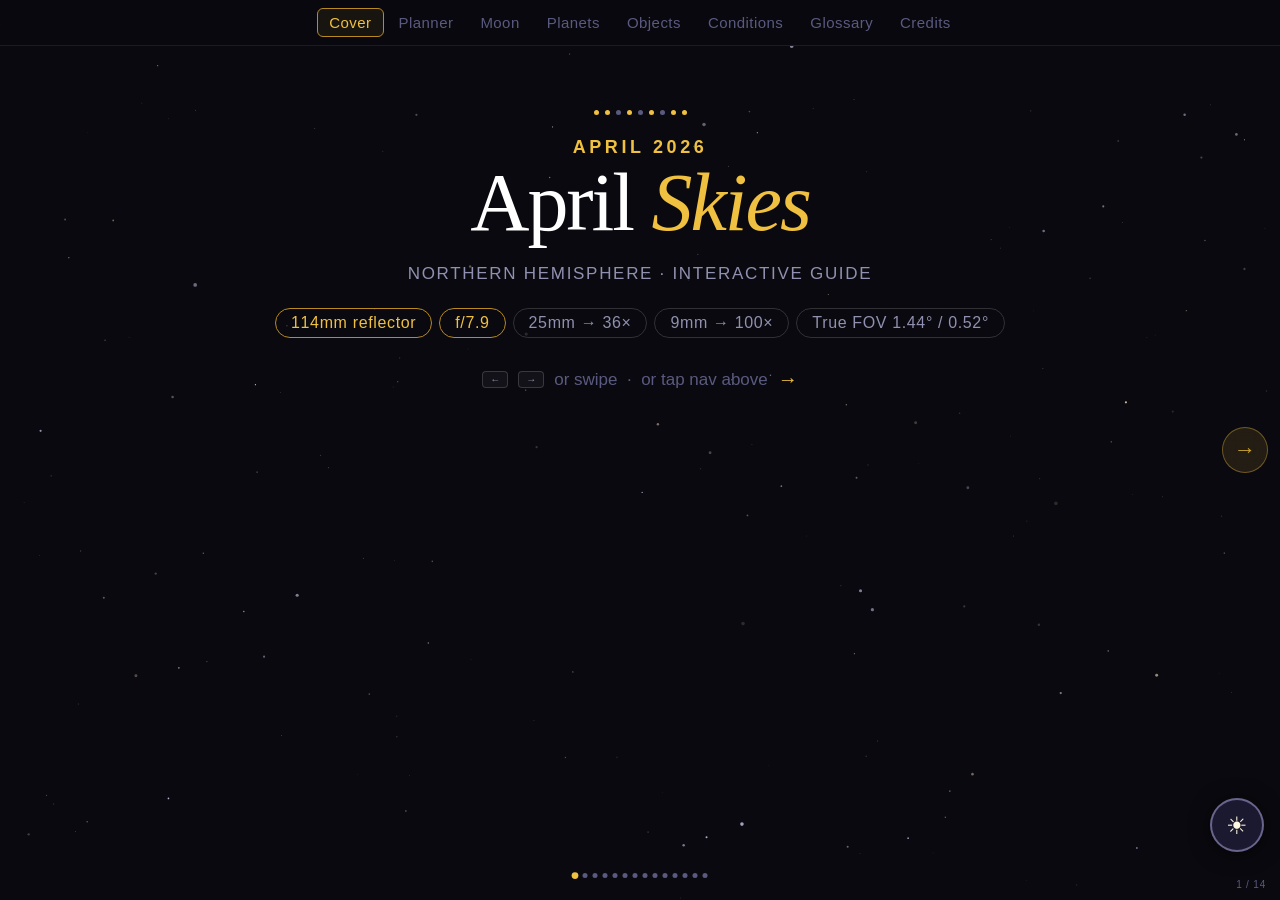
==== commit 8ef563af: "enhancements" ====
--- a/index.html
+++ b/index.html
@@ -4,13 +4,15 @@
 <meta charset="UTF-8">
 <meta name="viewport" content="width=device-width, initial-scale=1.0">
 <meta name="theme-color" content="#09090f">
+<meta name="mobile-web-app-capable" content="yes">
 <meta name="apple-mobile-web-app-capable" content="yes">
 <meta name="apple-mobile-web-app-status-bar-style" content="black-translucent">
-<meta name="apple-mobile-web-app-title" content="April 2026 Skies">
+<meta name="apple-mobile-web-app-title" content="Night Sky Guide"><!-- patched by app.js -->
 <link rel="manifest" href="manifest.json">
 <link rel="apple-touch-icon" href="icon-192.png">
-<title>April 2026 Skies — Night Sky Guide</title>
+<title>Night Sky Guide</title><!-- patched by app.js -->
 <style>
+/* ── TOKENS ─────────────────────────────────────────────────────────────── */
 :root {
   --bg:#09090f; --card:#141428; --border:rgba(255,255,255,0.08);
   --border2:rgba(255,255,255,0.16); --text:#e8e8f0; --muted:#9090b0;
@@ -19,7 +21,7 @@
   --nav-h:46px; --sub-h:34px;
   --sans:'Helvetica Neue',Arial,sans-serif;
 }
-/* ── NIGHT / RED-SKY MODE ── */
+/* ── RED-SHIFT MODE ──────────────────────────────────────────────────────── */
 body.red-sky {
   --bg:#100400; --card:#1c0800; --border:rgba(200,60,20,0.14);
   --border2:rgba(200,60,20,0.26); --text:#ffaa88; --muted:#cc6644;
@@ -27,19 +29,16 @@
   --purple:#993322; --warn:#ff6600;
 }
 body.red-sky #stars-canvas{opacity:0.35;}
-body.red-sky #topnav,body.red-sky #subnav{
-  background:rgba(16,4,0,0.97);
-}
+body.red-sky #topnav,body.red-sky #subnav{background:rgba(16,4,0,0.97);}
+
+/* ── RESET ───────────────────────────────────────────────────────────────── */
 *{box-sizing:border-box;margin:0;padding:0;}
 html,body{background:var(--bg);color:var(--text);font-family:Georgia,'Times New Roman',serif;height:100%;overflow:hidden;}
 
-/* ── STAR CANVAS ── */
-#stars-canvas{
-  position:fixed;inset:0;z-index:0;
-  pointer-events:none;
-}
-
-/* ── TOP NAV ── */
+/* ── STAR CANVAS ─────────────────────────────────────────────────────────── */
+#stars-canvas{position:fixed;inset:0;z-index:0;pointer-events:none;}
+
+/* ── TOP NAV ─────────────────────────────────────────────────────────────── */
 #topnav{
   position:fixed;top:0;left:0;right:0;height:var(--nav-h);
   background:rgba(9,9,15,0.96);backdrop-filter:blur(14px);
@@ -49,16 +48,15 @@
 }
 #topnav::-webkit-scrollbar{display:none;}
 #topnav a{
-  font-family:var(--sans);font-size:12.6px;
-  color:var(--dim);text-decoration:none;padding:5px 11px;
-  border-radius:6px;border:1px solid transparent;
+  font-family:var(--sans);font-size:12.6px;color:var(--dim);text-decoration:none;
+  padding:5px 11px;border-radius:6px;border:1px solid transparent;
   transition:color .15s,border-color .15s,background .15s;
   letter-spacing:.03em;white-space:nowrap;cursor:pointer;flex-shrink:0;
 }
 #topnav a:hover{color:var(--muted);}
 #topnav a.active{color:var(--gold);border-color:var(--gold2);background:rgba(240,192,64,0.07);}
 
-/* ── SUBNAV ── */
+/* ── SUB-NAV ─────────────────────────────────────────────────────────────── */
 #subnav{
   position:fixed;top:var(--nav-h);left:0;right:0;height:var(--sub-h);
   background:rgba(9,9,15,0.95);backdrop-filter:blur(10px);
@@ -69,200 +67,100 @@
 #subnav::-webkit-scrollbar{display:none;}
 #subnav.visible{display:flex;}
 #subnav a{
-  font-family:var(--sans);font-size:11.4px;
-  color:var(--dim);text-decoration:none;padding:4px 9px;
-  border-radius:4px;border:1px solid transparent;
+  font-family:var(--sans);font-size:11.4px;color:var(--dim);text-decoration:none;
+  padding:4px 9px;border-radius:4px;border:1px solid transparent;
   transition:color .15s,border-color .15s,background .15s;
   letter-spacing:.03em;white-space:nowrap;cursor:pointer;flex-shrink:0;
 }
 #subnav a:hover{color:var(--muted);}
 #subnav a.active{color:var(--teal);border-color:rgba(64,192,160,0.4);background:rgba(64,192,160,0.07);}
 
-/* ── SLIDE TRACK — horizontal ── */
+/* ── SLIDE TRACK ─────────────────────────────────────────────────────────── */
 #slide-track{
   position:fixed;top:var(--nav-h);left:0;bottom:0;
-  /* width set by JS = RENDERABLE.length × 100vw */
-  display:flex;
-  transition:transform .42s cubic-bezier(.4,0,.2,1);
-  z-index:1;
-  will-change:transform;
+  display:flex;transition:transform .42s cubic-bezier(.4,0,.2,1);
+  z-index:1;will-change:transform;
 }
 #slide-track.with-sub{top:calc(var(--nav-h) + var(--sub-h));}
-
 .slide{
   flex:0 0 100vw;width:100vw;height:100%;
   overflow-y:auto;-webkit-overflow-scrolling:touch;
   padding:24px 20px 72px;
   display:flex;flex-direction:column;align-items:center;
 }
-.slide-inner{width:100%;max-width:min(960px, calc(100vw - 120px));}
-
-/* ── SWIPE HINT DOTS ── */
-#swipe-dots{
-  position:fixed;bottom:22px;left:50%;transform:translateX(-50%);
-  display:flex;gap:5px;z-index:200;
-}
-.sdot{
-  width:5px;height:5px;border-radius:50%;
-  background:var(--dim);transition:background .25s,transform .25s;
-  flex-shrink:0;
-}
+.slide-inner{width:100%;max-width:min(960px,calc(100vw - 120px));}
+
+/* ── DOT INDICATORS ──────────────────────────────────────────────────────── */
+#swipe-dots{position:fixed;bottom:22px;left:50%;transform:translateX(-50%);display:flex;gap:5px;z-index:200;}
+.sdot{width:5px;height:5px;border-radius:50%;background:var(--dim);transition:background .25s,transform .25s;flex-shrink:0;}
 .sdot.active{background:var(--gold);transform:scale(1.35);}
 
-/* ── FLOATING REDSHIFT BUBBLE ── */
-#nightmode-bubble {
-  position:fixed;
-  bottom:48px; right:16px;
-  z-index:500;
-  width:54px; height:54px;
-  border-radius:50%;
-  /* Default: clearly visible warm white ring */
-  background:rgba(30,28,50,0.92);
-  backdrop-filter:blur(14px);
+/* ── REDSHIFT BUBBLE ─────────────────────────────────────────────────────── */
+#nightmode-bubble{
+  position:fixed;bottom:48px;right:16px;z-index:500;
+  width:54px;height:54px;border-radius:50%;
+  background:rgba(30,28,50,0.92);backdrop-filter:blur(14px);
   border:2px solid rgba(200,190,255,0.45);
-  box-shadow:0 2px 20px rgba(0,0,0,0.6), 0 0 0 0 transparent;
-  display:flex;align-items:center;justify-content:center;
-  cursor:pointer;
-  transition:background .35s, border-color .35s, box-shadow .35s, transform .15s;
-  -webkit-tap-highlight-color:transparent;
-  user-select:none;
-}
-#nightmode-bubble:hover  { transform:scale(1.1);  border-color:rgba(220,210,255,0.75); }
-#nightmode-bubble:active { transform:scale(0.92); }
-
-/* The icon — two-state SVG-like approach using text */
-#nightmode-bubble .nb-icon {
-  font-size:24px;
-  line-height:1;
-  display:block;
-  transition:transform .4s cubic-bezier(.34,1.56,.64,1), filter .35s;
-  /* default: white/cool star = normal sky mode */
-  filter:none;
-  color:#fff8e0;
-  margin-top:2px;
-}
-
-/* Red-sky ON state */
-body.red-sky #nightmode-bubble {
-  background:rgba(60,8,0,0.94);
-  border-color:rgba(255,80,30,0.65);
-  box-shadow:0 0 22px rgba(255,50,10,0.5), 0 2px 8px rgba(0,0,0,0.55);
-}
-body.red-sky #nightmode-bubble:hover {
-  border-color:rgba(255,100,50,0.88);
-}
-body.red-sky #nightmode-bubble .nb-icon {
-  transform:scale(1.05) translateY(1px);
-  filter:sepia(1) saturate(3) hue-rotate(-10deg) brightness(1.2);
-}
-
-/* Tooltip */
-#nightmode-bubble::after {
-  content:'Red-shift mode';
-  position:absolute;
-  right:calc(100% + 10px);
-  top:50%;transform:translateY(-50%);
-  background:rgba(9,9,15,0.95);
-  border:1px solid rgba(200,190,255,0.35);
-  border-radius:6px;
-  padding:5px 11px;
-  font-family:var(--sans);font-size:11px;
-  color:rgba(200,190,255,0.8);letter-spacing:.04em;
-  white-space:nowrap;
-  opacity:0;pointer-events:none;
-  transition:opacity .2s;
-}
-#nightmode-bubble:hover::after { opacity:1; }
-body.red-sky #nightmode-bubble::after {
-  content:'Red-shift ON';
-  color:rgba(255,120,80,0.9);
-  border-color:rgba(255,80,30,0.4);
-}
+  box-shadow:0 2px 20px rgba(0,0,0,0.6);
+  display:flex;align-items:center;justify-content:center;cursor:pointer;
+  transition:background .35s,border-color .35s,box-shadow .35s,transform .15s;
+  -webkit-tap-highlight-color:transparent;user-select:none;
+}
+#nightmode-bubble:hover{transform:scale(1.1);border-color:rgba(220,210,255,0.75);}
+#nightmode-bubble:active{transform:scale(0.92);}
+#nightmode-bubble .nb-icon{font-size:24px;line-height:1;display:block;transition:transform .4s cubic-bezier(.34,1.56,.64,1),filter .35s;filter:none;color:#fff8e0;margin-top:2px;}
+body.red-sky #nightmode-bubble{background:rgba(60,8,0,0.94);border-color:rgba(255,80,30,0.65);box-shadow:0 0 22px rgba(255,50,10,0.5),0 2px 8px rgba(0,0,0,0.55);}
+body.red-sky #nightmode-bubble:hover{border-color:rgba(255,100,50,0.88);}
+body.red-sky #nightmode-bubble .nb-icon{transform:scale(1.05) translateY(1px);filter:sepia(1) saturate(3) hue-rotate(-10deg) brightness(1.2);}
+#nightmode-bubble::after{
+  content:'Red-shift mode';position:absolute;right:calc(100% + 10px);top:50%;transform:translateY(-50%);
+  background:rgba(9,9,15,0.95);border:1px solid rgba(200,190,255,0.35);border-radius:6px;
+  padding:5px 11px;font-family:var(--sans);font-size:11px;color:rgba(200,190,255,0.8);
+  letter-spacing:.04em;white-space:nowrap;opacity:0;pointer-events:none;transition:opacity .2s;
+}
+#nightmode-bubble:hover::after{opacity:1;}
+body.red-sky #nightmode-bubble::after{content:'Red-shift ON';color:rgba(255,120,80,0.9);border-color:rgba(255,80,30,0.4);}
+
+/* ── ARROW BUTTONS ───────────────────────────────────────────────────────── */
 #hint-prev,#hint-next{
-  position:fixed;top:50%;transform:translateY(-50%);
-  z-index:200;
-  background:rgba(240,192,64,0.11);
-  backdrop-filter:blur(10px);
-  border:1.5px solid rgba(240,192,64,0.38);
-  border-radius:50%;
-  width:46px;height:46px;
-  display:flex;align-items:center;justify-content:center;
-  cursor:pointer;
-  color:rgba(240,192,64,0.8);
-  font-size:22px;
+  position:fixed;top:50%;transform:translateY(-50%);z-index:200;
+  background:rgba(240,192,64,0.11);backdrop-filter:blur(10px);
+  border:1.5px solid rgba(240,192,64,0.38);border-radius:50%;
+  width:46px;height:46px;display:flex;align-items:center;justify-content:center;
+  cursor:pointer;color:rgba(240,192,64,0.8);font-size:22px;
   transition:color .15s,background .2s,border-color .2s,opacity .3s,transform .15s;
 }
 #hint-prev{left:12px;}#hint-next{right:12px;}
-#hint-prev:hover,#hint-next:hover{
-  color:#fff;
-  background:rgba(240,192,64,0.22);
-  border-color:rgba(240,192,64,0.72);
-  transform:translateY(-50%) scale(1.1);
-}
+#hint-prev:hover,#hint-next:hover{color:#fff;background:rgba(240,192,64,0.22);border-color:rgba(240,192,64,0.72);transform:translateY(-50%) scale(1.1);}
 #hint-prev.gone,#hint-next.gone{opacity:0;pointer-events:none;}
 @media(max-width:600px){#hint-prev,#hint-next{display:none;}}
-@media(min-width:900px){.mobile-only{display:none !important;}}
-
-/* ── PROGRESS ── */
-#progress{
-  position:fixed;bottom:0;left:0;height:2px;
-  background:var(--gold);transition:width .35s ease;
-  z-index:400;opacity:.55;
-}
-#counter{
-  position:fixed;bottom:10px;right:14px;
-  font-family:var(--sans);font-size:10px;
-  color:var(--dim);letter-spacing:.08em;z-index:400;
-}
-
-/* ── COVER ── */
-.cover-wrap{
-  text-align:center;padding:28px 20px;
-  display:flex;flex-direction:column;align-items:center;justify-content:center;
-  height:100%;           /* fills the slide exactly — no overflow, no scrollbar */
-  overflow:hidden;
-}
+
+/* ── PROGRESS ────────────────────────────────────────────────────────────── */
+#progress{position:fixed;bottom:0;left:0;height:2px;background:var(--gold);transition:width .35s ease;z-index:400;opacity:.55;}
+#counter{position:fixed;bottom:10px;right:14px;font-family:var(--sans);font-size:10px;color:var(--dim);letter-spacing:.08em;z-index:400;}
+
+/* ── COVER ───────────────────────────────────────────────────────────────── */
+.cover-wrap{text-align:center;padding:28px 20px;display:flex;flex-direction:column;align-items:center;justify-content:center;height:100%;overflow:hidden;}
 .cover-dots{display:flex;gap:6px;justify-content:center;margin-bottom:22px;}
 .cover-dot{width:5px;height:5px;border-radius:50%;background:var(--dim);}
 .cover-dot.lit{background:var(--gold);}
-.cover-year{
-  font-family:var(--sans);font-size:12px;font-weight:700;
-  color:var(--gold);letter-spacing:.2em;text-transform:uppercase;margin-bottom:4px;
-}
+.cover-year{font-family:var(--sans);font-size:12px;font-weight:700;color:var(--gold);letter-spacing:.2em;text-transform:uppercase;margin-bottom:4px;}
 .cover-title{font-size:clamp(46px,10vw,82px);font-weight:400;letter-spacing:-.025em;color:#fff;line-height:1;margin-bottom:6px;}
 .cover-italic{font-style:italic;color:var(--gold);}
 .cover-sub{font-size:12px;color:var(--muted);letter-spacing:.1em;text-transform:uppercase;font-family:var(--sans);margin:14px 0 24px;}
 .spec-row{display:flex;flex-wrap:wrap;gap:7px;justify-content:center;margin-bottom:26px;}
 .pill{font-family:var(--sans);font-size:11px;padding:4px 12px;border:1px solid var(--border2);border-radius:20px;color:var(--muted);letter-spacing:.04em;}
 .pill.hi{border-color:var(--gold2);color:var(--gold);}
-
-/* swipe hint on cover */
-.cover-swipe-hint{
-  display:flex;align-items:center;gap:10px;
-  font-family:var(--sans);font-size:12px;color:var(--dim);
-  margin-top:4px;
-}
-.cover-swipe-hint kbd{
-  display:inline-block;padding:2px 7px;
-  border:1px solid var(--border2);border-radius:4px;
-  font-size:10px;color:var(--muted);font-family:var(--sans);
-  background:rgba(255,255,255,0.04);
-}
-.swipe-arrow-anim{
-  font-size:20px;color:var(--gold);
-  animation:swipe-hint 2s ease-in-out infinite;
-  display:inline-block;
-}
-@keyframes swipe-hint{
-  0%,100%{transform:translateX(0);opacity:.7;}
-  50%{transform:translateX(6px);opacity:1;}
-}
-
-/* ── TYPOGRAPHY ── */
+.cover-swipe-hint{display:flex;align-items:center;gap:10px;font-family:var(--sans);font-size:12px;color:var(--dim);margin-top:4px;}
+.cover-swipe-hint kbd{display:inline-block;padding:2px 7px;border:1px solid var(--border2);border-radius:4px;font-size:10px;color:var(--muted);font-family:var(--sans);background:rgba(255,255,255,0.04);}
+.swipe-arrow-anim{font-size:20px;color:var(--gold);animation:swipe-hint 2s ease-in-out infinite;display:inline-block;}
+@keyframes swipe-hint{0%,100%{transform:translateX(0);opacity:.7;}50%{transform:translateX(6px);opacity:1;}}
+
+/* ── TYPOGRAPHY ──────────────────────────────────────────────────────────── */
 h2.stitle{font-size:clamp(19px,4vw,27px);font-weight:400;color:#fff;margin-bottom:4px;}
 .sintro{font-size:12px;color:var(--muted);font-family:var(--sans);margin-bottom:15px;letter-spacing:.03em;}
 
-/* ── PLANNER ── */
+/* ── PLANNER ─────────────────────────────────────────────────────────────── */
 .planner-wrap{overflow-x:auto;}
 table.planner{width:100%;border-collapse:collapse;font-family:var(--sans);font-size:12px;}
 table.planner th{text-align:left;padding:7px 9px;color:var(--dim);font-weight:400;letter-spacing:.08em;text-transform:uppercase;font-size:10px;border-bottom:1px solid var(--border2);}
@@ -273,8 +171,6 @@
 .er{display:flex;gap:2px;align-items:center;}
 .sf{width:10px;height:10px;background:var(--gold);clip-path:polygon(50% 0%,61% 35%,98% 35%,68% 57%,79% 91%,50% 70%,21% 91%,32% 57%,2% 35%,39% 35%);flex-shrink:0;}
 .se{width:10px;height:10px;background:#2a2a4a;clip-path:polygon(50% 0%,61% 35%,98% 35%,68% 57%,79% 91%,50% 70%,21% 91%,32% 57%,2% 35%,39% 35%);flex-shrink:0;}
-
-/* Mobile planner cards */
 .plan-cards{display:none;gap:10px;flex-direction:column;}
 .pweek{background:var(--card);border:1px solid var(--border);border-radius:10px;padding:13px 15px;}
 .pweek.bw{border-color:rgba(64,192,160,0.35);background:rgba(64,192,160,0.04);}
@@ -283,16 +179,10 @@
 .pw-tg{font-size:14px;color:var(--text);margin-bottom:4px;line-height:1.5;}
 .pw-time{font-family:var(--sans);font-size:12px;color:var(--muted);margin-bottom:3px;}
 .pw-note{font-family:var(--sans);font-size:12px;line-height:1.5;}
-.pw-time{font-family:var(--sans);font-size:12px;color:var(--muted);margin-bottom:3px;}
-@media(max-width:600px){
-  .planner-wrap table.planner{display:none;}
-  .plan-cards{display:flex;}
-  .pw-time{display:none;}  /* time merged into note on mobile */
-}
-
-/* ── MOON ── */
+@media(max-width:600px){.planner-wrap table.planner{display:none;}.plan-cards{display:flex;}.pw-time{display:none;}}
+
+/* ── MOON ────────────────────────────────────────────────────────────────── */
 .phase-wrap{margin-bottom:12px;}
-.phase-card{padding-bottom:5px;}
 .phase-strip{display:flex;flex-wrap:wrap;justify-content:center;gap:6px;padding:10px 0 12px;}
 .phase-day{text-align:center;min-width:21px;}
 .phase-day .dn{font-size:8px;color:var(--dim);font-family:var(--sans);display:block;margin-bottom:1px;}
@@ -304,7 +194,7 @@
 .feat-card p{font-size:12px;color:var(--muted);line-height:1.6;}
 .feat-card .best{font-size:11px;color:var(--teal);margin-top:5px;font-family:var(--sans);}
 
-/* ── PLANETS ── */
+/* ── PLANETS ─────────────────────────────────────────────────────────────── */
 .planet-grid{display:grid;grid-template-columns:1fr 1fr;gap:13px;margin-bottom:12px;}
 .pcard{background:var(--card);border:1px solid var(--border);border-radius:10px;padding:14px;}
 .pcard h3{font-size:18px;font-weight:400;color:#fff;margin-bottom:9px;}
@@ -320,7 +210,7 @@
 .bonus.wb{border-left-color:var(--warn);}
 .bonus.wb h4{color:#c08060;}
 
-/* ── OBJECT CARDS ── */
+/* ── OBJECT CARDS ────────────────────────────────────────────────────────── */
 .obj-card{background:var(--card);border:1px solid var(--border2);border-radius:12px;overflow:hidden;}
 .obj-head{padding:14px 16px 10px;border-bottom:1px solid var(--border);display:flex;justify-content:space-between;align-items:flex-start;}
 .obj-name{font-size:18px;font-weight:400;color:#fff;}
@@ -347,7 +237,7 @@
 .obj-finder p{font-size:12px;color:var(--muted);line-height:1.6;}
 .obj-note{padding:7px 14px;border-top:1px solid var(--border);font-size:11px;color:#c08060;font-family:var(--sans);line-height:1.5;background:rgba(224,112,48,0.06);}
 
-/* ── CONDITIONS ── */
+/* ── CONDITIONS ──────────────────────────────────────────────────────────── */
 .cond-grid{display:grid;grid-template-columns:1fr 1fr;gap:13px;margin-bottom:16px;}
 .cond-box{background:var(--card);border:1px solid var(--border);border-radius:8px;padding:13px;}
 .cond-box h4{font-size:12px;color:var(--gold);font-family:var(--sans);font-weight:400;margin-bottom:5px;}
@@ -364,7 +254,7 @@
 .sketch-mini{text-align:center;}
 .sketch-mini span{font-size:9px;color:var(--dim);font-family:var(--sans);display:block;margin-top:4px;}
 
-/* ── GLOSSARY ── */
+/* ── GLOSSARY ────────────────────────────────────────────────────────────── */
 .gloss-grid{display:grid;grid-template-columns:1fr 1fr;gap:9px;margin-bottom:14px;}
 .gloss-item{background:var(--card);border:1px solid var(--border);border-radius:6px;padding:9px 11px;}
 .gloss-term{font-size:12px;color:var(--gold);font-family:var(--sans);margin-bottom:3px;}
@@ -372,36 +262,21 @@
 .limit-box{background:var(--card);border:1px solid var(--border);border-left:3px solid var(--purple);border-radius:0 8px 8px 0;padding:11px 13px;font-size:12px;color:var(--muted);line-height:1.6;margin-bottom:18px;}
 .quote-box{text-align:center;padding:18px;font-style:italic;color:var(--dim);font-size:13px;border-top:1px solid var(--border);}
 
-/* ── CREDITS ── */
-.credits-wrap{
-  display:flex;flex-direction:column;align-items:center;justify-content:center;
-  height:100%;
-  overflow:hidden;
-  text-align:center;padding:40px 20px;
-}
+/* ── CREDITS ─────────────────────────────────────────────────────────────── */
+.credits-wrap{display:flex;flex-direction:column;align-items:center;justify-content:center;height:100%;overflow:hidden;text-align:center;padding:40px 20px;}
 .credits-star{font-size:28px;color:var(--gold);margin-bottom:28px;animation:spin-slow 20s linear infinite;}
 @keyframes spin-slow{from{transform:rotate(0deg)}to{transform:rotate(360deg)}}
 .credits-title{font-size:11px;font-family:var(--sans);font-weight:700;color:var(--dim);letter-spacing:.16em;text-transform:uppercase;margin-bottom:28px;}
 .credits-block{margin-bottom:24px;}
 .credits-role{font-family:var(--sans);font-size:11px;color:var(--dim);letter-spacing:.1em;text-transform:uppercase;margin-bottom:10px;}
-/* ALL names — same size, same weight, same colour */
-.credits-name,
-.credits-name-sm{font-size:clamp(18px,3.5vw,26px);font-weight:400;color:#fff;margin-bottom:4px;}
-.credits-scope{
-  margin-top:28px;
-  font-family:var(--sans);font-size:11px;color:var(--dim);line-height:1.8;
-}
+.credits-name,.credits-name-sm{font-size:clamp(18px,3.5vw,26px);font-weight:400;color:#fff;margin-bottom:4px;}
+.credits-scope{margin-top:28px;font-family:var(--sans);font-size:11px;color:var(--dim);line-height:1.8;}
 .credits-scope strong{color:var(--muted);}
-.credits-quote{
-  margin-top:28px;font-style:italic;color:var(--dim);font-size:13px;
-  border-top:1px solid var(--border);padding-top:18px;
-  max-width:420px;
-}
-
-/* ── RESPONSIVE ── */
+.credits-quote{margin-top:28px;font-style:italic;color:var(--dim);font-size:13px;border-top:1px solid var(--border);padding-top:18px;max-width:420px;}
+
+/* ── RESPONSIVE ──────────────────────────────────────────────────────────── */
 @media(max-width:520px){
-  #topnav{justify-content:flex-start;}
-  #subnav{justify-content:flex-start;}
+  #topnav,#subnav{justify-content:flex-start;}
   .planet-grid,.two-col,.cond-grid,.log-grid,.gloss-grid{grid-template-columns:1fr;}
   .obj-body{grid-template-columns:1fr;}
   .obj-body .obj-sketch-col{border-left:none;border-top:1px solid var(--border);}
@@ -410,8 +285,6 @@
   .two-sketch-cell:last-child{border-bottom:none;}
   .obj-meta{grid-template-columns:1fr 1fr;}
 }
-
-/* ── Desktop scale-up: bigger text and cards on wide screens ── */
 @media(min-width:900px){
   #topnav a{font-size:15px;}
   #subnav a{font-size:14px;}
@@ -457,615 +330,25 @@
   .cover-sub{font-size:17px;}
   .pill{font-size:16px;padding:5px 15px;}
   .cover-swipe-hint{font-size:17px;}
-  .sfeat-card h4{font-size:19px;}
   .two-sketch-cell .sketch-lbl{font-size:14px;}
 }
 </style>
 </head>
 <body>
-
-<!-- Starfield canvas — behind everything -->
 <canvas id="stars-canvas"></canvas>
-
 <nav id="topnav"></nav>
 <div id="subnav"></div>
 <button id="hint-prev" aria-label="Previous slide">&#8592;</button>
 <button id="hint-next" aria-label="Next slide">&#8594;</button>
-
-<!-- Floating red-shift bubble — always visible, always reachable -->
-<button id="nightmode-bubble" aria-label="Toggle red-shift mode">
-  <span class="nb-icon">&#x2600;&#xFE0E;</span>
-</button>
-
-<!-- Horizontal slide track -->
+<button id="nightmode-bubble" aria-label="Toggle red-shift mode"><span class="nb-icon">&#x2600;&#xFE0E;</span></button>
 <div id="slide-track"></div>
-
-<!-- Bottom indicators -->
 <div id="swipe-dots"></div>
 <div id="progress"></div>
 <div id="counter"></div>
 
-<script>
-// ── STARFIELD ──────────────────────────────────────────────────────────────────
-(function(){
-  const canvas = document.getElementById('stars-canvas');
-  const ctx = canvas.getContext('2d');
-
-  // Each star: x, y (0–1 normalised), radius, base opacity, flicker phase, flicker speed
-  const NUM = 180;
-  let stars = [];
-  let W, H;
-
-  function resize(){
-    W = canvas.width  = window.innerWidth;
-    H = canvas.height = window.innerHeight;
-  }
-
-  function initStars(){
-    stars = [];
-    const rng = mulberry32(0xdeadbeef);
-    for(let i=0;i<NUM;i++){
-      stars.push({
-        x: rng(),
-        y: rng(),
-        r: rng() * rng() * 1.8 + 0.3,     // most tiny, some slightly bigger
-        op: rng() * 0.5 + 0.15,            // base opacity 0.15–0.65
-        phase: rng() * Math.PI * 2,         // flicker phase offset
-        speed: rng() * 0.4 + 0.1,          // flicker speed (rad/s)
-        warm: rng() > 0.7,                  // warm-tinted star
-      });
-    }
-  }
-
-  // Deterministic RNG so stars don't jump on resize
-  function mulberry32(seed){
-    return function(){
-      seed |= 0; seed = seed + 0x6D2B79F5 | 0;
-      let t = Math.imul(seed ^ seed >>> 15, 1 | seed);
-      t = t + Math.imul(t ^ t >>> 7, 61 | t) ^ t;
-      return ((t ^ t >>> 14) >>> 0) / 4294967296;
-    };
-  }
-
-  let lastT = 0;
-  function draw(t){
-    const dt = Math.min((t - lastT) / 1000, 0.05);
-    lastT = t;
-    ctx.clearRect(0, 0, W, H);
-
-    for(const s of stars){
-      s.phase += s.speed * dt;
-      // flicker: sine wave ±25% of base opacity
-      const flicker = Math.sin(s.phase) * 0.25;
-      const op = Math.max(0, Math.min(1, s.op + flicker * s.op));
-      const col = s.warm ? `rgba(255,232,192,${op})` : `rgba(220,220,255,${op})`;
-      ctx.beginPath();
-      ctx.arc(s.x * W, s.y * H, s.r, 0, Math.PI * 2);
-      ctx.fillStyle = col;
-      ctx.fill();
-    }
-    requestAnimationFrame(draw);
-  }
-
-  resize();
-  initStars();
-  window.addEventListener('resize', resize);
-  requestAnimationFrame(draw);
-})();
-
-// ── DATA ──────────────────────────────────────────────────────────────────────
-const SLIDES=[
-  {id:'cover',      label:'Cover',       group:null},
-  {id:'planner',    label:'Planner',     group:null},
-  {id:'moon',       label:'Moon',        group:null},
-  {id:'planets',    label:'Planets',     group:null},
-  {id:'objects',    label:'Objects',     group:null, isGroup:true},
-  {id:'m42',        label:'M42',         group:'objects'},
-  {id:'m4647',      label:'M46 / M47',   group:'objects'},
-  {id:'m44',        label:'M44',         group:'objects'},
-  {id:'m3',         label:'M3',          group:'objects'},
-  {id:'algieba',    label:'Algieba',     group:'objects'},
-  {id:'leo',        label:'Leo Triplet', group:'objects'},
-  {id:'m51',        label:'M51',         group:'objects'},
-  {id:'conditions', label:'Conditions',  group:null},
-  {id:'glossary',   label:'Glossary',    group:null},
-  {id:'credits',    label:'Credits',     group:null},
-];
-const RENDERABLE=SLIDES.filter(s=>!s.isGroup);
-const N=RENDERABLE.length;
-
-function E(n){return Array.from({length:5},(_,i)=>`<div class="${i<n?'sf':'se'}"></div>`).join('');}
-const PH=['🌕','🌕','🌖','🌖','🌖','🌖','🌗','🌗','🌗','🌗','🌘','🌘','🌘','🌘','🌑','🌑','🌑','🌒','🌒','🌒','🌓','🌓','🌓','🌓','🌔','🌔','🌔','🌔','🌔','🌕'];
-const phStrip=PH.map((p,i)=>`<div class="phase-day${i===16?' nm':''}"><span class="dn">${i+1}</span><span class="pm">${p}</span></div>`).join('');
-
-// ── SKETCHES ──────────────────────────────────────────────────────────────────
-const SK={
-m42:`<svg width="110" height="110" viewBox="0 0 140 140"><defs><clipPath id="sk_m42"><circle cx="70" cy="70" r="62"/></clipPath></defs><circle cx="70" cy="70" r="66" fill="#0a0a14"/><g clip-path="url(#sk_m42)"><circle cx="70" cy="70" r="62" fill="#0c0c18"/><ellipse cx="70" cy="72" rx="34" ry="28" fill="#3a3060" opacity=".45" transform="rotate(-15 70 72)"/><ellipse cx="62" cy="68" rx="24" ry="18" fill="#5040a0" opacity=".4" transform="rotate(-20 62 68)"/><ellipse cx="78" cy="76" rx="20" ry="14" fill="#4838a0" opacity=".35" transform="rotate(10 78 76)"/><ellipse cx="70" cy="70" rx="12" ry="10" fill="#7868c8" opacity=".55"/><ellipse cx="70" cy="70" rx="6" ry="5" fill="#c0b0f0" opacity=".7"/><circle cx="69" cy="69" r="1.4" fill="#fff" opacity=".98"/><circle cx="72" cy="68" r="1.2" fill="#fff" opacity=".92"/><circle cx="71" cy="72" r="1.1" fill="#fff" opacity=".88"/><circle cx="67" cy="71" r="1.0" fill="#fff" opacity=".85"/><circle cx="40" cy="38" r="1.8" fill="#ffe8c0" opacity=".9"/><circle cx="100" cy="45" r="1.4" fill="#fff" opacity=".7"/><circle cx="32" cy="80" r="1.2" fill="#fff" opacity=".6"/><circle cx="108" cy="90" r="1.0" fill="#fff" opacity=".55"/><circle cx="55" cy="110" r="1.2" fill="#fff" opacity=".5"/></g><circle cx="70" cy="70" r="62" fill="none" stroke="#fff" stroke-width="1" opacity=".14"/></svg>`,
-m47:`<svg width="110" height="110" viewBox="0 0 140 140"><defs><clipPath id="sk_m47"><circle cx="70" cy="70" r="62"/></clipPath></defs><circle cx="70" cy="70" r="66" fill="#0a0a14"/><g clip-path="url(#sk_m47)"><circle cx="70" cy="70" r="62" fill="#0c0c18"/><circle cx="58" cy="58" r="2.6" fill="#ffe8c0" opacity=".95"/><circle cx="46" cy="50" r="2.0" fill="#fff" opacity=".88"/><circle cx="70" cy="46" r="1.8" fill="#ffe8c0" opacity=".85"/><circle cx="82" cy="54" r="1.6" fill="#fff" opacity=".8"/><circle cx="50" cy="68" r="2.2" fill="#fff" opacity=".85"/><circle cx="66" cy="74" r="2.0" fill="#ffe8c0" opacity=".85"/><circle cx="80" cy="66" r="1.8" fill="#fff" opacity=".78"/><circle cx="44" cy="78" r="1.4" fill="#fff" opacity=".7"/><circle cx="74" cy="84" r="1.6" fill="#fff" opacity=".72"/><circle cx="88" cy="72" r="1.4" fill="#fff" opacity=".68"/><circle cx="36" cy="62" r="1.2" fill="#fff" opacity=".6"/><circle cx="56" cy="88" r="1.2" fill="#fff" opacity=".58"/><circle cx="92" cy="52" r="1.0" fill="#fff" opacity=".52"/><circle cx="40" cy="90" r="1.0" fill="#fff" opacity=".48"/><circle cx="30" cy="46" r="0.9" fill="#fff" opacity=".4"/></g><circle cx="70" cy="70" r="62" fill="none" stroke="#fff" stroke-width="1" opacity=".14"/></svg>`,
-m46:`<svg width="110" height="110" viewBox="0 0 140 140"><defs><clipPath id="sk_m46"><circle cx="70" cy="70" r="62"/></clipPath></defs><circle cx="70" cy="70" r="66" fill="#0a0a14"/><g clip-path="url(#sk_m46)"><circle cx="70" cy="70" r="62" fill="#0c0c18"/><circle cx="56" cy="50" r="1.0" fill="#fff" opacity=".72"/><circle cx="66" cy="44" r="0.9" fill="#fff" opacity=".68"/><circle cx="78" cy="48" r="1.1" fill="#fff" opacity=".74"/><circle cx="88" cy="56" r="1.0" fill="#fff" opacity=".7"/><circle cx="92" cy="68" r="0.9" fill="#fff" opacity=".66"/><circle cx="86" cy="80" r="1.0" fill="#fff" opacity=".7"/><circle cx="74" cy="88" r="0.9" fill="#fff" opacity=".65"/><circle cx="62" cy="86" r="1.1" fill="#fff" opacity=".7"/><circle cx="50" cy="78" r="1.0" fill="#fff" opacity=".68"/><circle cx="46" cy="66" r="0.9" fill="#fff" opacity=".64"/><circle cx="50" cy="56" r="0.9" fill="#fff" opacity=".65"/><circle cx="70" cy="56" r="0.9" fill="#fff" opacity=".65"/><circle cx="80" cy="62" r="1.0" fill="#fff" opacity=".67"/><circle cx="82" cy="74" r="0.9" fill="#fff" opacity=".63"/><circle cx="74" cy="80" r="0.9" fill="#fff" opacity=".64"/><circle cx="60" cy="78" r="1.0" fill="#fff" opacity=".66"/><circle cx="56" cy="66" r="0.9" fill="#fff" opacity=".63"/><circle cx="62" cy="60" r="0.9" fill="#fff" opacity=".64"/><circle cx="70" cy="64" r="0.8" fill="#fff" opacity=".6"/><circle cx="76" cy="70" r="0.8" fill="#fff" opacity=".6"/><circle cx="64" cy="70" r="0.8" fill="#fff" opacity=".58"/><circle cx="40" cy="72" r="0.8" fill="#fff" opacity=".5"/><circle cx="96" cy="78" r="0.8" fill="#fff" opacity=".48"/><circle cx="70" cy="40" r="0.7" fill="#fff" opacity=".4"/><circle cx="70" cy="46" r="7" fill="none" stroke="#7090c0" stroke-width="1.2" opacity=".6"/><circle cx="70" cy="46" r="3" fill="#90b0d8" opacity=".35"/></g><circle cx="70" cy="70" r="62" fill="none" stroke="#fff" stroke-width="1" opacity=".14"/></svg>`,
-m44:`<svg width="110" height="110" viewBox="0 0 140 140"><defs><clipPath id="sk_m44"><circle cx="70" cy="70" r="62"/></clipPath></defs><circle cx="70" cy="70" r="66" fill="#0a0a14"/><g clip-path="url(#sk_m44)"><circle cx="70" cy="70" r="62" fill="#0c0c18"/><circle cx="44" cy="52" r="2.2" fill="#fff" opacity=".95"/><circle cx="60" cy="40" r="1.6" fill="#ffe8c0" opacity=".9"/><circle cx="78" cy="44" r="2.0" fill="#fff" opacity=".9"/><circle cx="95" cy="50" r="1.4" fill="#fff" opacity=".8"/><circle cx="52" cy="62" r="1.8" fill="#ffe8c0" opacity=".85"/><circle cx="68" cy="58" r="2.4" fill="#fff" opacity="1"/><circle cx="85" cy="60" r="1.6" fill="#ffe8c0" opacity=".9"/><circle cx="100" cy="64" r="1.2" fill="#fff" opacity=".7"/><circle cx="38" cy="68" r="1.4" fill="#fff" opacity=".75"/><circle cx="55" cy="72" r="2.0" fill="#fff" opacity=".95"/><circle cx="72" cy="70" r="1.8" fill="#ffe8c0" opacity=".9"/><circle cx="90" cy="74" r="2.2" fill="#fff" opacity=".95"/><circle cx="46" cy="82" r="1.6" fill="#ffe8c0" opacity=".8"/><circle cx="63" cy="86" r="2.0" fill="#fff" opacity=".9"/><circle cx="80" cy="84" r="1.4" fill="#fff" opacity=".85"/><circle cx="97" cy="82" r="1.8" fill="#ffe8c0" opacity=".8"/><circle cx="58" cy="96" r="1.4" fill="#fff" opacity=".7"/><circle cx="75" cy="98" r="2.0" fill="#fff" opacity=".85"/><circle cx="92" cy="94" r="1.2" fill="#fff" opacity=".65"/><circle cx="42" cy="95" r="1.0" fill="#fff" opacity=".6"/></g><circle cx="70" cy="70" r="62" fill="none" stroke="#fff" stroke-width="1" opacity=".14"/></svg>`,
-m3:`<svg width="110" height="110" viewBox="0 0 140 140"><defs><clipPath id="sk_m3"><circle cx="70" cy="70" r="62"/></clipPath></defs><circle cx="70" cy="70" r="66" fill="#0a0a14"/><g clip-path="url(#sk_m3)"><circle cx="70" cy="70" r="62" fill="#0c0c18"/><circle cx="70" cy="70" r="26" fill="#3a3a5c" opacity=".5"/><circle cx="70" cy="70" r="16" fill="#6060a0" opacity=".5"/><circle cx="70" cy="70" r="8" fill="#c0c0e8" opacity=".65"/><circle cx="70" cy="70" r="4" fill="#fff" opacity=".95"/><circle cx="56" cy="58" r="1.0" fill="#fff" opacity=".7"/><circle cx="62" cy="54" r=".8" fill="#fff" opacity=".6"/><circle cx="70" cy="52" r=".8" fill="#fff" opacity=".55"/><circle cx="78" cy="55" r="1.0" fill="#fff" opacity=".7"/><circle cx="84" cy="60" r=".8" fill="#fff" opacity=".6"/><circle cx="86" cy="68" r=".8" fill="#fff" opacity=".55"/><circle cx="84" cy="76" r="1.0" fill="#fff" opacity=".65"/><circle cx="78" cy="83" r=".8" fill="#fff" opacity=".6"/><circle cx="62" cy="84" r="1.0" fill="#fff" opacity=".65"/><circle cx="54" cy="70" r=".8" fill="#fff" opacity=".55"/><circle cx="30" cy="72" r="1.2" fill="#fff" opacity=".65"/></g><circle cx="70" cy="70" r="62" fill="none" stroke="#fff" stroke-width="1" opacity=".14"/></svg>`,
-algieba:`<svg width="110" height="110" viewBox="0 0 140 140"><defs><clipPath id="sk_alg"><circle cx="70" cy="70" r="62"/></clipPath></defs><circle cx="70" cy="70" r="66" fill="#0a0a14"/><g clip-path="url(#sk_alg)"><circle cx="70" cy="70" r="62" fill="#0c0c18"/><circle cx="58" cy="70" r="10" fill="none" stroke="#e8b040" stroke-width=".5" opacity=".15"/><circle cx="58" cy="70" r="6" fill="none" stroke="#e8b040" stroke-width=".6" opacity=".2"/><circle cx="58" cy="70" r="4.5" fill="#f0c060" opacity=".98"/><circle cx="58" cy="70" r="2.2" fill="#fff8e0" opacity="1"/><circle cx="75" cy="70" r="3.0" fill="#e8b848" opacity=".92"/><circle cx="75" cy="70" r="1.4" fill="#fff0c0" opacity=".95"/><circle cx="30" cy="40" r="1.0" fill="#fff" opacity=".45"/><circle cx="108" cy="38" r=".8" fill="#fff" opacity=".4"/></g><circle cx="70" cy="70" r="62" fill="none" stroke="#fff" stroke-width="1" opacity=".14"/></svg>`,
-leo:`<svg width="110" height="110" viewBox="0 0 140 140"><defs><clipPath id="sk_leo"><circle cx="70" cy="70" r="62"/></clipPath></defs><circle cx="70" cy="70" r="66" fill="#0a0a14"/><g clip-path="url(#sk_leo)"><circle cx="70" cy="70" r="62" fill="#0c0c18"/><ellipse cx="50" cy="56" rx="10" ry="6" fill="#4a4a7a" opacity=".55" transform="rotate(-20 50 56)"/><ellipse cx="50" cy="56" rx="5" ry="3" fill="#8888bb" opacity=".6" transform="rotate(-20 50 56)"/><circle cx="50" cy="56" r="1.5" fill="#ccccee" opacity=".9"/><ellipse cx="82" cy="60" rx="11" ry="6.5" fill="#4a4a7a" opacity=".5" transform="rotate(-15 82 60)"/><ellipse cx="82" cy="60" rx="5.5" ry="3" fill="#8888bb" opacity=".55" transform="rotate(-15 82 60)"/><circle cx="82" cy="60" r="1.5" fill="#ccccee" opacity=".85"/><ellipse cx="66" cy="90" rx="14" ry="4" fill="#3a3a6a" opacity=".4" transform="rotate(5 66 90)"/><ellipse cx="66" cy="90" rx="7" ry="2" fill="#6060a0" opacity=".35" transform="rotate(5 66 90)"/><circle cx="66" cy="90" r="1.2" fill="#aaaacc" opacity=".65"/></g><circle cx="70" cy="70" r="62" fill="none" stroke="#fff" stroke-width="1" opacity=".14"/></svg>`,
-m51:`<svg width="110" height="110" viewBox="0 0 140 140"><defs><clipPath id="sk_m51"><circle cx="70" cy="70" r="62"/></clipPath></defs><circle cx="70" cy="70" r="66" fill="#0a0a14"/><g clip-path="url(#sk_m51)"><circle cx="70" cy="70" r="62" fill="#0c0c18"/><circle cx="64" cy="74" r="18" fill="#2a2a50" opacity=".5"/><circle cx="64" cy="74" r="12" fill="#4444a0" opacity=".45"/><circle cx="64" cy="74" r="7" fill="#8080c8" opacity=".55"/><circle cx="64" cy="74" r="3" fill="#e0e0ff" opacity=".95"/><circle cx="84" cy="56" r="9" fill="#2a2a48" opacity=".45"/><circle cx="84" cy="56" r="5" fill="#5858a0" opacity=".5"/><circle cx="84" cy="56" r="2.5" fill="#c0c0e8" opacity=".9"/><path d="M73 67 Q79 61 83 58" stroke="#7070b0" stroke-width=".8" fill="none" opacity=".3"/><circle cx="28" cy="38" r="1.1" fill="#fff" opacity=".55"/><circle cx="112" cy="34" r=".9" fill="#fff" opacity=".45"/></g><circle cx="70" cy="70" r="62" fill="none" stroke="#fff" stroke-width="1" opacity=".14"/></svg>`
-};
-
-// ── SLIDE CONTENT ─────────────────────────────────────────────────────────────
-const C={
-cover:`<div class="cover-wrap">
-  <div class="cover-dots"><div class="cover-dot lit"></div><div class="cover-dot lit"></div><div class="cover-dot"></div><div class="cover-dot lit"></div><div class="cover-dot"></div><div class="cover-dot lit"></div><div class="cover-dot"></div><div class="cover-dot lit"></div><div class="cover-dot lit"></div></div>
-  <p class="cover-year">April 2026</p>
-  <h1 class="cover-title">April <span class="cover-italic">Skies</span></h1>
-  <p class="cover-sub">Northern Hemisphere · Interactive Guide</p>
-  <div class="spec-row">
-    <span class="pill hi">114mm reflector</span><span class="pill hi">f/7.9</span>
-    <span class="pill">25mm → 36×</span><span class="pill">9mm → 100×</span><span class="pill">True FOV 1.44° / 0.52°</span>
-  </div>
-  <div class="cover-swipe-hint">
-    <kbd>←</kbd><kbd>→</kbd> or swipe &nbsp;·&nbsp; or tap nav above
-    <span class="swipe-arrow-anim">→</span>
-  </div>
-</div>`,
-
-planner:`<h2 class="stitle">April 2026 sky planner</h2>
-<div class="planner-wrap"><table class="planner">
-<thead><tr><th>Dates</th><th>Best targets</th><th>Best time</th><th>Note</th></tr></thead>
-<tbody>
-<tr><td>Apr 1–3</td><td>Moon, Jupiter, M42 & M46/47 (low SW)</td><td>8–10pm</td><td><span class="moon-warn">Full Moon — skip faint deep sky</span></td></tr>
-<tr><td>Apr 1–12</td><td>M42 Orion Nebula, M46 & M47 separately</td><td>8:30–10pm</td><td><span class="moon-warn">Window closing — sets ~11pm</span></td></tr>
-<tr><td>Apr 4–9</td><td>Moon craters, Algieba double star</td><td>10pm–1am</td><td>Moon sets ~2am, improving each night</td></tr>
-<tr><td>Apr 10–16</td><td>M44, M3, Algieba, Leo Triplet</td><td>10pm–2am</td><td>Good dark window after midnight</td></tr>
-<tr style="background:rgba(64,192,160,0.05)"><td style="color:var(--teal);font-weight:600">Apr 17–20</td><td style="color:#fff">★ All spring objects — best of month</td><td>9pm–3am</td><td><span class="dark-win">New Moon Apr 17 — darkest skies</span></td></tr>
-<tr style="background:rgba(64,192,160,0.05)"><td style="color:var(--teal);font-weight:600">Apr 21–22</td><td style="color:#fff">★ Lyrid meteors + all deep sky</td><td>10pm–4am</td><td><span class="dark-win">Lyrid peak — 10–15/hr, Moon down</span></td></tr>
-<tr><td>Apr 10–20</td><td>Comet C/2025 R3 pre-dawn (mag ~8)</td><td>90min before sunrise</td><td>Enters solar glare after Apr 20</td></tr>
-<tr><td>Apr 28–30</td><td>Moon craters (waxing gibbous)</td><td>8–11pm</td><td><span class="moon-warn">Moon brightening — deep sky fading</span></td></tr>
-</tbody>
-</table></div>
-<div class="plan-cards">
-  <div class="pweek"><div class="pw-date">Apr 1–3</div><div class="pw-tg">Moon · Jupiter · M42 & M46/47 low SW</div><div class="pw-time">Best: 8–10pm</div><div class="pw-note moon-warn">Full Moon — skip faint deep sky</div></div>
-  <div class="pweek"><div class="pw-date">Apr 1–12</div><div class="pw-tg">M42 Orion Nebula · M46 & M47 separately</div><div class="pw-time">Best: 8:30–10pm</div><div class="pw-note moon-warn">Window closing — Orion/Puppis sets ~11pm</div></div>
-  <div class="pweek"><div class="pw-date">Apr 4–9</div><div class="pw-tg">Moon craters · Algieba double star</div><div class="pw-time">Best: 10pm–1am</div><div class="pw-note">Moon sets ~2am, improving each night</div></div>
-  <div class="pweek"><div class="pw-date">Apr 10–16</div><div class="pw-tg">M44 · M3 · Algieba · Leo Triplet</div><div class="pw-time">Best: 10pm–2am</div><div class="pw-note">Good dark window after midnight</div></div>
-  <div class="pweek bw"><div class="pw-date">★ Apr 17–20 — Best of Month</div><div class="pw-tg">All spring objects: M44, M3, Algieba, Leo Triplet, M51</div><div class="pw-time">Best: 9pm–3am</div><div class="pw-note dark-win">New Moon Apr 17 — darkest skies all month</div></div>
-  <div class="pweek bw"><div class="pw-date">★ Apr 21–22 — Lyrid Peak</div><div class="pw-tg">Lyrid meteors (radiant in Lyra) + all deep sky</div><div class="pw-time">Best: 10pm–4am, after midnight</div><div class="pw-note dark-win">10–15/hr · Moon sets before midnight</div></div>
-  <div class="pweek"><div class="pw-date">Apr 10–20</div><div class="pw-tg">Comet C/2025 R3 (pre-dawn, mag ~8)</div><div class="pw-time">90 min before sunrise</div><div class="pw-note">Low east · enters solar glare after Apr 20</div></div>
-  <div class="pweek"><div class="pw-date">Apr 28–30</div><div class="pw-tg">Moon craters — terminator detail</div><div class="pw-time">Best: 8–11pm</div><div class="pw-note moon-warn">Waxing gibbous — deep sky fading</div></div>
-</div>`,
-
-moon:`<h2 class="stitle">The Moon — April 2026</h2>
-<p class="sintro">Phase calendar. New Moon Apr 17 is your darkest night. Day 17 glows gold.</p>
-<div class="phase-wrap"><div class="phase-strip">${phStrip}</div></div>
-<div class="two-col">
-  <div class="feat-card"><h4>Clavius crater</h4><p>One of the largest craters on the Moon. At 100× look for smaller craters inside it along the southern terminator — a crater within a crater.</p><p class="best">Best: Apr 19–21 · 9mm (100×)</p></div>
-  <div class="feat-card"><h4>Apennine mountains</h4><p>Dramatic range bordering Mare Imbrium. Peaks cast sharp black shadows at low illumination near the terminator — spectacular at 36×.</p><p class="best">Best: Apr 20–22 · 25mm (36×)</p></div>
-  <div class="feat-card"><h4>Tycho crater</h4><p>Young, sharp-walled crater in the southern highlands. Ray system visible at full moon; walls most dramatic Apr 19–20.</p><p class="best">Best: Apr 19–20 · 9mm (100×)</p></div>
-  <div class="feat-card"><h4>Earthshine</h4><p>Ghostly glow on the dark limb of the crescent Moon. Naked eye or binoculars only — the telescope makes it too bright to appreciate.</p><p class="best">Apr 13–14 pre-dawn · Apr 20–21 post-sunset</p></div>
-</div>`,
-
-planets:`<h2 class="stitle">Planets — April 2026</h2>
-<div class="planet-grid">
-  <div class="pcard"><h3>Jupiter</h3>
-    <div class="prow"><span class="lbl">Constellation</span><span class="val">Gemini</span></div>
-    <div class="prow"><span class="lbl">Visible</span><span class="val">Evening, SW sky</span></div>
-    <div class="prow"><span class="lbl">Sets after sunset</span><span class="val">2–3 hrs</span></div>
-    <div class="prow"><span class="lbl">Brightness</span><span class="val">mag −2.0</span></div>
-    <div class="prow"><span class="lbl">At 36× (25mm)</span><span class="val">Disc + 4 Galilean moons</span></div>
-    <div class="prow"><span class="lbl">At 100× (9mm)</span><span class="val">Cloud bands visible</span></div>
-    <p class="pcard-note">Galilean moons change positions every night. Moon nearby Apr 22.</p>
-    <div class="pcard-ease">${E(5)}</div>
-  </div>
-</div>
-<div class="bonus wb"><h4>Mars — pre-dawn only, very difficult in April 2026</h4><p>Mars is a morning planet rising low in the east before dawn. Extremely difficult from northern latitudes this month due to low altitude. Skip until autumn 2026.</p></div>
-<div class="bonus"><h4>Comet C/2025 R3 — pre-dawn window Apr 10–20 only</h4><p>Magnitude ~8 comet in Pegasus/Pisces, visible at 36× (25mm) ~90 min before sunrise, low east. Enters solar glare around Apr 20–25. Check sky reports before going out.</p></div>
-<div class="bonus"><h4>Lyrid meteor shower — peak night Apr 21–22</h4><p>10–15 meteors/hr at peak. Radiant near Vega in Lyra, rising NE from 10pm. Best after midnight when Moon has set. No telescope needed.</p></div>
-<div class="bonus"><h4>Comet C/2026 A1 (MAPS) — around Apr 4–6</h4><p>A sungrazer at perihelion in early April. Potentially visible low in the western twilight — requires unobstructed horizon. May not survive perihelion. Check reports night-by-night.</p></div>`,
-
-m42:`<div class="obj-card">
-  <div class="obj-head">
-    <div><div class="obj-name">M42 — Orion Nebula</div><div class="obj-type">Emission nebula · Orion · mag 4.0 · 1,350 ly</div></div>
-    <div><div class="ease-label">Ease</div><div class="er" style="gap:3px">${E(5)}</div></div>
-  </div>
-  <div class="obj-note">⚠ April 2026 window closing fast — Orion is setting. Observe 8:30–10pm in the first two weeks only, low southwest. Gone from useful observing by mid-April.</div>
-  <div class="obj-meta">
-    <div class="obj-meta-item"><div class="mk">Best dates</div><div class="mv">Apr 1–12</div></div>
-    <div class="obj-meta-item"><div class="mk">Best time</div><div class="mv">8:30–10pm only</div></div>
-    <div class="obj-meta-item"><div class="mk">Direction</div><div class="mv">Low SW, sinking</div></div>
-  </div>
-  <div class="obj-meta" style="border-bottom:1px solid var(--border)">
-    <div class="obj-meta-item"><div class="mk">Start with</div><div class="mv">25mm (36×)</div></div>
-    <div class="obj-meta-item"><div class="mk">Then try</div><div class="mv">9mm (100×)</div></div>
-    <div class="obj-meta-item"><div class="mk">Moon caution</div><div class="mv">Survives most phases</div></div>
-  </div>
-  <div class="obj-body">
-    <div class="obj-desc"><h4>What you will see</h4><p>At 36× an unmistakable fan-shaped glow — two bright lobes spread like wings around a luminous core. At 100× the Trapezium becomes the centrepiece: four hot young stars in a tiny trapezoid at the nebula's heart, each cleanly split as individual pinpoints. The surrounding nebulosity gains texture — brighter regions, darker bays. One of the most spectacular objects any telescope can show.</p></div>
-    <div class="obj-sketch-col">${SK.m42}<div class="sketch-lbl">25mm · 36×<br>fan glow + Trapezium</div></div>
-  </div>
-  <div class="obj-finder"><h4>How to find it</h4><p>Find Orion's Belt — three stars in a row, low SW. Below the belt hangs the Sword — a short chain of fainter points. The middle "star" of the Sword looks fuzzy: that's M42. Completely unmistakable.</p></div>
-</div>`,
-
-m4647:`<div class="obj-card">
-  <div class="obj-head">
-    <div><div class="obj-name">M46 &amp; M47 — Twin Clusters</div><div class="obj-type">Open clusters · Puppis · mag 6.1 (M46) / 4.2 (M47) · observe separately</div></div>
-    <div><div class="ease-label">Ease</div><div class="er" style="gap:3px">${E(4)}</div></div>
-  </div>
-  <div class="obj-note">⚠ Early April 2026 only — low SW, sinking fast. Observe as soon as it's fully dark. Not usefully visible after mid-April from northern latitudes.</div>
-  <div class="obj-meta">
-    <div class="obj-meta-item"><div class="mk">Best dates</div><div class="mv">Apr 1–10</div></div>
-    <div class="obj-meta-item"><div class="mk">Best time</div><div class="mv">8:30–10:30pm</div></div>
-    <div class="obj-meta-item"><div class="mk">Direction</div><div class="mv">Low SW, Puppis</div></div>
-  </div>
-  <div class="obj-meta" style="border-bottom:1px solid var(--border)">
-    <div class="obj-meta-item"><div class="mk">Use</div><div class="mv">25mm (36×) each</div></div>
-    <div class="obj-meta-item"><div class="mk">Separation</div><div class="mv">~1.3° — outside FOV</div></div>
-    <div class="obj-meta-item"><div class="mk">Bonus in M46</div><div class="mv">NGC 2438 nebula</div></div>
-  </div>
-  <div class="obj-body two-sketch">
-    <div class="obj-desc"><h4>What you will see</h4><p>M46 and M47 are 1.3° apart — just outside your 1.44° true FOV at 36×. Observe each separately, then sweep between them to appreciate the contrast. <strong style="color:var(--text);font-weight:normal">M47</strong> is the showpiece: a bright loose scatter of prominent stars with warm yellow-orange giants. <strong style="color:var(--text);font-weight:normal">M46</strong> is a complete contrast — a much denser, uniform cluster of fainter stars, like a fine dusting of salt. At 100× look on M46's northern edge for NGC 2438: a tiny, ghostly ring — a planetary nebula in the foreground of the cluster.</p></div>
-  </div>
-  <div class="two-sketch-row">
-    <div class="two-sketch-cell">${SK.m47}<div class="sketch-lbl">M47 · 25mm · 36×<br>bright &amp; loose</div></div>
-    <div class="two-sketch-cell">${SK.m46}<div class="sketch-lbl">M46 · 25mm · 36×<br>dense · NGC 2438 ring</div></div>
-  </div>
-  <div class="obj-finder"><h4>How to find it</h4><p>Find Sirius — the brightest star, blazing SW. Scan ~12–14° east and slightly north (~1.5 fist-widths). M47 appears first as a bright patch; M46 is ~1.3° further east. Sweep slowly between them.</p></div>
-</div>`,
-
-m44:`<div class="obj-card">
-  <div class="obj-head">
-    <div><div class="obj-name">M44 — Beehive Cluster</div><div class="obj-type">Open cluster · Cancer · mag 3.7 · 577 ly</div></div>
-    <div><div class="ease-label">Ease</div><div class="er" style="gap:3px">${E(5)}</div></div>
-  </div>
-  <div class="obj-meta">
-    <div class="obj-meta-item"><div class="mk">Best dates</div><div class="mv">Apr 4–28</div></div>
-    <div class="obj-meta-item"><div class="mk">Best time</div><div class="mv">9pm–1am</div></div>
-    <div class="obj-meta-item"><div class="mk">Direction</div><div class="mv">South-SW, high</div></div>
-  </div>
-  <div class="obj-meta" style="border-bottom:1px solid var(--border)">
-    <div class="obj-meta-item"><div class="mk">Use only</div><div class="mv">25mm (36×)</div></div>
-    <div class="obj-meta-item"><div class="mk">Moon caution</div><div class="mv">Survives most phases</div></div>
-    <div class="obj-meta-item"><div class="mk">Skip</div><div class="mv">Apr 1–3 (full moon)</div></div>
-  </div>
-  <div class="obj-body">
-    <div class="obj-desc"><h4>What you will see</h4><p>A spectacular loose swarm of stars filling the whole field. M44 spans ~1.6° — slightly wider than your 1.44° FOV — so stars drift off the edge giving a sense of immersion. Don't switch to the 9mm. Look for the subtle warm yellowish tinge of the K-type giant stars. Naked-eye as a fuzzy patch on a clear night.</p></div>
-    <div class="obj-sketch-col">${SK.m44}<div class="sketch-lbl">25mm · 36×<br>loose star swarm, fills FOV</div></div>
-  </div>
-  <div class="obj-finder"><h4>How to find it</h4><p>Find Castor and Pollux in Gemini (bright pair high SW). Move two fist-widths east — fuzzy naked-eye patch on a clear night. That's M44. Centre it in the 25mm.</p></div>
-</div>`,
-
-m3:`<div class="obj-card">
-  <div class="obj-head">
-    <div><div class="obj-name">M3 — Globular Cluster</div><div class="obj-type">Globular cluster · Canes Venatici · mag 6.2 · 34,000 ly</div></div>
-    <div><div class="ease-label">Ease</div><div class="er" style="gap:3px">${E(4)}</div></div>
-  </div>
-  <div class="obj-meta">
-    <div class="obj-meta-item"><div class="mk">Best dates</div><div class="mv">Apr 10–27</div></div>
-    <div class="obj-meta-item"><div class="mk">Best time</div><div class="mv">11pm–2am</div></div>
-    <div class="obj-meta-item"><div class="mk">Direction</div><div class="mv">East, rising high</div></div>
-  </div>
-  <div class="obj-meta" style="border-bottom:1px solid var(--border)">
-    <div class="obj-meta-item"><div class="mk">Start with</div><div class="mv">25mm (36×)</div></div>
-    <div class="obj-meta-item"><div class="mk">Then try</div><div class="mv">9mm (100×)</div></div>
-    <div class="obj-meta-item"><div class="mk">Needs</div><div class="mv">Dark skies</div></div>
-  </div>
-  <div class="obj-body">
-    <div class="obj-desc"><h4>What you will see</h4><p>At 36× an obvious round cotton-ball glow with a concentrated bright core. At 100× the halo takes on a slightly granular, salt-and-pepper texture at the edges — tantalising hints of stars, but not cleanly resolved pinpoints. A 114mm aperture cannot fully resolve M3's stars — that requires 150mm or more. The granular texture is real and rewarding. Use averted vision to draw it out.</p></div>
-    <div class="obj-sketch-col">${SK.m3}<div class="sketch-lbl">9mm · 100×<br>granular halo, bright core</div></div>
-  </div>
-  <div class="obj-finder"><h4>How to find it</h4><p>Find bright orange Arcturus high east by midnight. Move ~6° northwest toward Cor Caroli in Canes Venatici, then nudge south. M3 appears as a fuzzy "star" that refuses to sharpen with focus.</p></div>
-</div>`,
-
-algieba:`<div class="obj-card">
-  <div class="obj-head">
-    <div><div class="obj-name">Algieba — γ Leonis</div><div class="obj-type">Binary star · Leo · combined mag 2.0 · 126 ly · separation ~4.6″</div></div>
-    <div><div class="ease-label">Ease</div><div class="er" style="gap:3px">${E(4)}</div></div>
-  </div>
-  <div class="obj-meta">
-    <div class="obj-meta-item"><div class="mk">Best dates</div><div class="mv">Apr 4–27</div></div>
-    <div class="obj-meta-item"><div class="mk">Best time</div><div class="mv">9pm–1am</div></div>
-    <div class="obj-meta-item"><div class="mk">Direction</div><div class="mv">South, high in Leo</div></div>
-  </div>
-  <div class="obj-meta" style="border-bottom:1px solid var(--border)">
-    <div class="obj-meta-item"><div class="mk">Use</div><div class="mv">9mm (100×)</div></div>
-    <div class="obj-meta-item"><div class="mk">Needs</div><div class="mv">Steady seeing</div></div>
-    <div class="obj-meta-item"><div class="mk">Moon caution</div><div class="mv">Any phase fine</div></div>
-  </div>
-  <div class="obj-body">
-    <div class="obj-desc"><h4>What you will see</h4><p>At 100× two warm golden-orange stars side by side, cleanly separated — one of the most beautiful colour-matched pairs in the sky. Both are giant stars with nearly identical warm hues. Separation ~4.6 arcseconds — comfortably within reach of 114mm on a steady night. If the air is unsteady the pair blurs into one — try again on a calmer night.</p></div>
-    <div class="obj-sketch-col">${SK.algieba}<div class="sketch-lbl">9mm · 100×<br>golden pair, cleanly split</div></div>
-  </div>
-  <div class="obj-finder"><h4>How to find it</h4><p>Find the Sickle of Leo — the backward question-mark with Regulus at the base. Algieba is the bright star near the top of the curve, third brightest in Leo. Naked-eye easy. Point the 9mm at it — steady air needed to split cleanly.</p></div>
-</div>`,
-
-leo:`<div class="obj-card">
-  <div class="obj-head">
-    <div><div class="obj-name">Leo Triplet — M65, M66, NGC 3628</div><div class="obj-type">Galaxy group · Leo · mag 9.3–10.2 · 35 million ly</div></div>
-    <div><div class="ease-label">Ease</div><div class="er" style="gap:3px">${E(2)}</div></div>
-  </div>
-  <div class="obj-meta">
-    <div class="obj-meta-item"><div class="mk">Best dates</div><div class="mv">Apr 10–25</div></div>
-    <div class="obj-meta-item"><div class="mk">Best time</div><div class="mv">10pm–1am</div></div>
-    <div class="obj-meta-item"><div class="mk">Direction</div><div class="mv">Due south, high</div></div>
-  </div>
-  <div class="obj-meta" style="border-bottom:1px solid var(--border)">
-    <div class="obj-meta-item"><div class="mk">Use</div><div class="mv">25mm (36×)</div></div>
-    <div class="obj-meta-item"><div class="mk">Needs</div><div class="mv">Bortle 4 or better</div></div>
-    <div class="obj-meta-item"><div class="mk">Avoid</div><div class="mv">Any moonlight</div></div>
-  </div>
-  <div class="obj-body">
-    <div class="obj-desc"><h4>What you will see</h4><p>Genuinely challenging for 114mm. On a truly dark night (Bortle 4+), M65 and M66 appear as faint elongated oval smudges with slightly brighter cores. NGC 3628 (the "Hamburger galaxy") is significantly fainter — a thin, low-contrast edge-on streak requiring averted vision and excellent transparency. Completely invisible from light-polluted skies. Reserve for the Apr 17–20 new moon window only.</p></div>
-    <div class="obj-sketch-col">${SK.leo}<div class="sketch-lbl">25mm · 36×<br>faint ovals, dark skies only</div></div>
-  </div>
-  <div class="obj-finder"><h4>How to find it</h4><p>Find Theta Leonis (θ Leo) — bottom-right star in Leo's body. M65 and M66 sit ~1.5° south (three moon-widths). Sweep slowly south at 36×. NGC 3628 is ~0.6° further north — averted vision and patience required.</p></div>
-</div>`,
-
-m51:`<div class="obj-card">
-  <div class="obj-head">
-    <div><div class="obj-name">M51 — Whirlpool Galaxy</div><div class="obj-type">Spiral galaxy + NGC 5195 · Canes Venatici · mag 8.4 · 23 million ly</div></div>
-    <div><div class="ease-label">Ease</div><div class="er" style="gap:3px">${E(3)}</div></div>
-  </div>
-  <div class="obj-meta">
-    <div class="obj-meta-item"><div class="mk">Best dates</div><div class="mv">Apr 10–27</div></div>
-    <div class="obj-meta-item"><div class="mk">Best time</div><div class="mv">11pm–2am</div></div>
-    <div class="obj-meta-item"><div class="mk">Direction</div><div class="mv">North, high overhead</div></div>
-  </div>
-  <div class="obj-meta" style="border-bottom:1px solid var(--border)">
-    <div class="obj-meta-item"><div class="mk">Start with</div><div class="mv">25mm (36×)</div></div>
-    <div class="obj-meta-item"><div class="mk">Then try</div><div class="mv">9mm (100×)</div></div>
-    <div class="obj-meta-item"><div class="mk">Needs</div><div class="mv">Excellent dark skies</div></div>
-  </div>
-  <div class="obj-body">
-    <div class="obj-desc"><h4>What you will see</h4><p>At 36× two fuzzy glows close together — M51 and companion NGC 5195. At 100× M51's core brightens and both nuclei are distinct. The faint bridge may be hinted at with averted vision on the very best nights. Note: spiral arms are NOT visible at 114mm — that requires 150–200mm. What you see is a round, uneven glow. Still the showpiece of the month.</p></div>
-    <div class="obj-sketch-col">${SK.m51}<div class="sketch-lbl">9mm · 100×<br>two nuclei, hint of bridge</div></div>
-  </div>
-  <div class="obj-finder"><h4>How to find it</h4><p>Find Alkaid — end star of the Big Dipper's handle. M51 sits ~3.5° southwest (7 moon-widths). At 36× sweep slowly — the double glow is the giveaway.</p></div>
-</div>`,
-
-conditions:`<h2 class="stitle">Conditions &amp; observer's log</h2>
-<div class="cond-grid">
-  <div class="cond-box"><h4>Transparency vs seeing</h4><p>Transparency = how clear the air is (affects faint objects). Seeing = how steady the air is (affects fine detail and double star splitting at 100×). For galaxies: prioritise transparency. For Algieba, planets, and the Moon: prioritise seeing.</p></div>
-  <div class="cond-box"><h4>Averted vision</h4><p>Look slightly to the side of a faint object to use the eye's rod cells (~10–15° off-centre). Essential for the Leo Triplet, M51, M3's granular halo, and NGC 2438. Takes a few sessions to become natural.</p></div>
-</div>
-<p style="font-size:11px;color:var(--dim);text-transform:uppercase;letter-spacing:.08em;font-family:var(--sans);margin-bottom:9px;">Pre-session checklist</p>
-<ul class="checklist">
-  <li><span class="chk">○</span>Let telescope cool outside 30–45 min — a warm mirror creates thermal currents that blur all magnifications</li>
-  <li><span class="chk">○</span>Allow 20 min for eyes to dark-adapt — red torch only, avoid all white light</li>
-  <li><span class="chk">○</span>Check Moon phase — plan deep sky sessions around Apr 10–27 new moon window</li>
-  <li><span class="chk">○</span>Start with 25mm (36×) to find every object, then switch to 9mm (100×) for detail</li>
-  <li><span class="chk">○</span>Clean eyepieces only if needed — lens cloth, breathe gently on glass, never use tissue</li>
-  <li><span class="chk">○</span>Note time, seeing (1–5) and transparency (1–5) — patterns across sessions reveal your best nights</li>
-</ul>
-<div class="log-grid">
-  <div class="log-box"><h4>Session log</h4>
-    <div class="log-line">Date: ___________________</div>
-    <div class="log-line">Time start: ______________</div>
-    <div class="log-line">Seeing (1–5): ____________</div>
-    <div class="log-line">Transparency (1–5): ______</div>
-    <div class="log-line">Objects observed: ________</div>
-    <div class="log-line">Notes: __________________</div>
-  </div>
-  <div class="log-box"><h4>Eyepiece sketches</h4>
-    <div class="sketch-pair">
-      <div class="sketch-mini"><svg width="56" height="56" viewBox="0 0 60 60"><circle cx="30" cy="30" r="27" fill="#0d0d1c"/><circle cx="30" cy="30" r="27" fill="none" stroke="rgba(255,255,255,0.14)" stroke-width="1"/></svg><span>25mm · 36×</span></div>
-      <div class="sketch-mini"><svg width="56" height="56" viewBox="0 0 60 60"><circle cx="30" cy="30" r="27" fill="#0d0d1c"/><circle cx="30" cy="30" r="27" fill="none" stroke="rgba(255,255,255,0.14)" stroke-width="1"/></svg><span>9mm · 100×</span></div>
-    </div>
-  </div>
-</div>`,
-
-glossary:`<h2 class="stitle">Quick glossary</h2>
-<div class="gloss-grid">
-  <div class="gloss-item"><div class="gloss-term">Magnitude (mag)</div><div class="gloss-def">Brightness scale — lower is brighter. Sun −26, naked eye limit ~6, your scope reaches ~12.</div></div>
-  <div class="gloss-item"><div class="gloss-term">True FOV</div><div class="gloss-def">AFOV ÷ magnification. At 36× with 52° AFOV: 52÷36 = 1.44°. The Moon is 0.5° wide.</div></div>
-  <div class="gloss-item"><div class="gloss-term">Averted vision</div><div class="gloss-def">Look slightly off-centre to use rod cells. Essential for faint galaxies and M3's halo texture.</div></div>
-  <div class="gloss-item"><div class="gloss-term">Seeing</div><div class="gloss-def">Atmospheric steadiness. Poor seeing blurs stars and prevents double star splits.</div></div>
-  <div class="gloss-item"><div class="gloss-term">Terminator</div><div class="gloss-def">Light/dark boundary on the Moon — the best place to see shadow-enhanced crater detail.</div></div>
-  <div class="gloss-item"><div class="gloss-term">Dark adaptation</div><div class="gloss-def">Eyes need ~20 min in full darkness for peak sensitivity. One white light flash resets it.</div></div>
-  <div class="gloss-item"><div class="gloss-term">Arcsecond (″)</div><div class="gloss-def">1/3600 of a degree. Algieba's 4.6″ gap is comfortably split at 100× on a steady night.</div></div>
-  <div class="gloss-item"><div class="gloss-term">Bortle scale</div><div class="gloss-def">1–9 sky darkness scale. Leo Triplet and NGC 3628 need Bortle 4 or better.</div></div>
-  <div class="gloss-item"><div class="gloss-term">Trapezium</div><div class="gloss-def">Four hot young stars at M42's core — clearly split as pinpoints at 100×.</div></div>
-  <div class="gloss-item"><div class="gloss-term">AFOV</div><div class="gloss-def">Apparent field of view of the eyepiece. Your 25mm has ~52°. Divide by magnification for true FOV.</div></div>
-</div>
-<div class="limit-box"><strong style="color:var(--text)">Your 114mm f/7.9 reflector's limits:</strong> limiting magnitude ~12 under dark skies · max useful magnification ~230× (100× practical ceiling most nights) · 265× more light than the naked eye · resolving power ~1 arcsecond on the best nights · cannot fully resolve globular clusters — only granular halo texture at the edges.</div>
-<div class="quote-box">"The universe is under no obligation to make sense to you." — Neil deGrasse Tyson</div>`,
-
-credits:`<div class="credits-wrap">
-  <div class="credits-star">✦</div>
-  <div class="credits-title">April 2026 Skies</div>
-
-  <div class="credits-block">
-    <div class="credits-role">Author</div>
-    <div class="credits-name">Anish Mangal</div>
-  </div>
-
-  <div class="credits-block">
-    <div class="credits-role">Inputs by</div>
-    <div class="credits-name-sm">Ishan Chrungoo</div>
-    <div class="credits-name-sm">Sohail Lalani</div>
-  </div>
-
-  <div class="credits-scope">
-    <strong>Telescope</strong> · 114mm f/7.9 Newtonian reflector<br>
-    <strong>Eyepieces</strong> · 25mm (36×) &nbsp;·&nbsp; 9mm (100×)<br>
-    <strong>Hemisphere</strong> · Northern &nbsp;·&nbsp; <strong>Month</strong> · April 2026
-  </div>
-
-  <div class="credits-quote">
-    "The universe is under no obligation to make sense to you."<br>
-    <span style="font-size:11px;font-style:normal;color:var(--dim);letter-spacing:.06em;">— Neil deGrasse Tyson</span>
-  </div>
-</div>`
-};
-
-// ── BUILD DOM ─────────────────────────────────────────────────────────────────
-const topnav    = document.getElementById('topnav');
-const subnav    = document.getElementById('subnav');
-const track     = document.getElementById('slide-track');
-const progressEl= document.getElementById('progress');
-const counterEl = document.getElementById('counter');
-const dotsEl    = document.getElementById('swipe-dots');
-const prevBtn   = document.getElementById('hint-prev');
-const nextBtn   = document.getElementById('hint-next');
-
-let current = 0;
-
-// Set track width to N × 100vw
-track.style.width = N * 100 + 'vw';
-
-// Top nav links
-SLIDES.forEach(s => {
-  if (s.group === 'objects') return;
-  const a = document.createElement('a');
-  a.textContent = s.label;
-  if (s.isGroup) {
-    a.dataset.group = 'objects';
-    a.addEventListener('click', () => {
-      goTo(RENDERABLE.findIndex(r => r.group === 'objects'));
-    });
-  } else {
-    const idx = RENDERABLE.findIndex(r => r.id === s.id);
-    a.dataset.idx = idx;
-    a.addEventListener('click', () => goTo(idx));
-  }
-  topnav.appendChild(a);
-});
-
-// Sub-nav links
-RENDERABLE.forEach((s, idx) => {
-  if (s.group !== 'objects') return;
-  const a = document.createElement('a');
-  a.textContent = s.label;
-  a.dataset.idx = idx;
-  a.addEventListener('click', () => goTo(idx));
-  subnav.appendChild(a);
-});
-
-// Dot indicators (max 20 shown, grouped)
-const MAX_DOTS = N <= 20 ? N : 20;
-for (let i = 0; i < N; i++) {
-  const d = document.createElement('div');
-  d.className = 'sdot' + (i === 0 ? ' active' : '');
-  d.addEventListener('click', () => goTo(i));
-  dotsEl.appendChild(d);
-}
-
-// Build slide panels
-RENDERABLE.forEach((s, i) => {
-  const div = document.createElement('div');
-  div.className = 'slide';
-  div.id = s.id;
-  const inner = document.createElement('div');
-  inner.className = 'slide-inner';
-  inner.innerHTML = C[s.id] || `<h2 class="stitle">${s.label}</h2>`;
-  div.appendChild(inner);
-  track.appendChild(div);
-});
-
-// ── SUBNAV TOP ADJUSTMENT ─────────────────────────────────────────────────────
-function setTrackTop(withSub) {
-  track.classList.toggle('with-sub', withSub);
-}
-
-// ── UPDATE UI ─────────────────────────────────────────────────────────────────
-function updateUI(idx) {
-  const slide   = RENDERABLE[idx];
-  const isObj   = slide.group === 'objects';
-
-  // top nav
-  topnav.querySelectorAll('a').forEach(a => {
-    if (a.dataset.group === 'objects') a.classList.toggle('active', isObj);
-    else if (a.dataset.idx != null)    a.classList.toggle('active', +a.dataset.idx === idx);
-  });
-
-  // subnav
-  subnav.classList.toggle('visible', isObj);
-  setTrackTop(isObj);
-  const objSlides = RENDERABLE.filter(s => s.group === 'objects');
-  subnav.querySelectorAll('a').forEach((a, i) =>
-    a.classList.toggle('active', objSlides[i] && objSlides[i].id === slide.id)
-  );
-  if (isObj) {
-    subnav.querySelector('a.active')?.scrollIntoView({ behavior:'smooth', block:'nearest', inline:'center' });
-  }
-  topnav.querySelector('a.active')?.scrollIntoView({ behavior:'smooth', block:'nearest', inline:'center' });
-
-  // progress
-  progressEl.style.width = (idx / (N - 1) * 100) + '%';
-  counterEl.textContent  = (idx + 1) + ' / ' + N;
-
-  // dots
-  dotsEl.querySelectorAll('.sdot').forEach((d, i) => d.classList.toggle('active', i === idx));
-
-  // arrow visibility
-  prevBtn.classList.toggle('gone', idx === 0);
-  nextBtn.classList.toggle('gone', idx === N - 1);
-}
-
-// ── GO TO SLIDE ───────────────────────────────────────────────────────────────
-function goTo(idx) {
-  if (idx < 0 || idx >= N) return;
-  // reset vertical scroll of the slide we're leaving
-  track.children[current].scrollTop = 0;
-  current = idx;
-  track.style.transform = `translateX(${-idx * 100}vw)`;
-  updateUI(idx);
-}
-
-// ── KEYBOARD ──────────────────────────────────────────────────────────────────
-document.addEventListener('keydown', e => {
-  if (e.key === 'ArrowRight' || e.key === ' ') { e.preventDefault(); goTo(current + 1); }
-  else if (e.key === 'ArrowLeft')               { e.preventDefault(); goTo(current - 1); }
-});
-
-// ── ARROW BUTTONS ─────────────────────────────────────────────────────────────
-prevBtn.addEventListener('click', () => goTo(current - 1));
-nextBtn.addEventListener('click', () => goTo(current + 1));
-
-// ── TOUCH SWIPE (horizontal) ──────────────────────────────────────────────────
-// Horizontal swipe always changes slide.
-// Vertical touch scrolls the slide content normally.
-let tX0 = 0, tY0 = 0, tScrolling = null;
-
-track.addEventListener('touchstart', e => {
-  tX0 = e.touches[0].clientX;
-  tY0 = e.touches[0].clientY;
-  tScrolling = null;
-}, { passive: true });
-
-track.addEventListener('touchmove', e => {
-  if (tScrolling === null) {
-    const dx = Math.abs(e.touches[0].clientX - tX0);
-    const dy = Math.abs(e.touches[0].clientY - tY0);
-    tScrolling = dy > dx ? 'vertical' : 'horizontal';
-  }
-  if (tScrolling === 'horizontal') e.preventDefault();
-}, { passive: false });
-
-track.addEventListener('touchend', e => {
-  if (tScrolling !== 'horizontal') return;
-  const dx = tX0 - e.changedTouches[0].clientX;
-  if (Math.abs(dx) > 50) goTo(dx > 0 ? current + 1 : current - 1);
-}, { passive: true });
-
-// ── INIT ──────────────────────────────────────────────────────────────────────
-setTrackTop(false);
-updateUI(0);
-
-// ── REDSHIFT BUBBLE ───────────────────────────────────────────────────────────
-const bubble = document.getElementById('nightmode-bubble');
-const nbIcon = bubble.querySelector('.nb-icon');
-// sun = normal sky; red circle = red-shift on
-bubble.addEventListener('click', () => {
-  const on = document.body.classList.toggle('red-sky');
-  nbIcon.innerHTML = on ? '&#x25CF;' : '&#x2600;&#xFE0E;';
-  document.querySelector('meta[name="theme-color"]').content = on ? '#100400' : '#09090f';
-});
-
-// ── SERVICE WORKER ────────────────────────────────────────────────────────────
-if ('serviceWorker' in navigator) {
-  window.addEventListener('load', () => {
-    navigator.serviceWorker.register('./sw.js')
-      .then(r => console.log('SW:', r.scope))
-      .catch(e => console.warn('SW failed:', e));
-  });
-}
-</script>
+<!-- Load order: data → sketches (shared SVG registry) → engine -->
+<script src="./data-april-2026.js"></script>
+<script src="./sketches.js"></script>
+<script src="./app.js"></script>
 </body>
 </html>
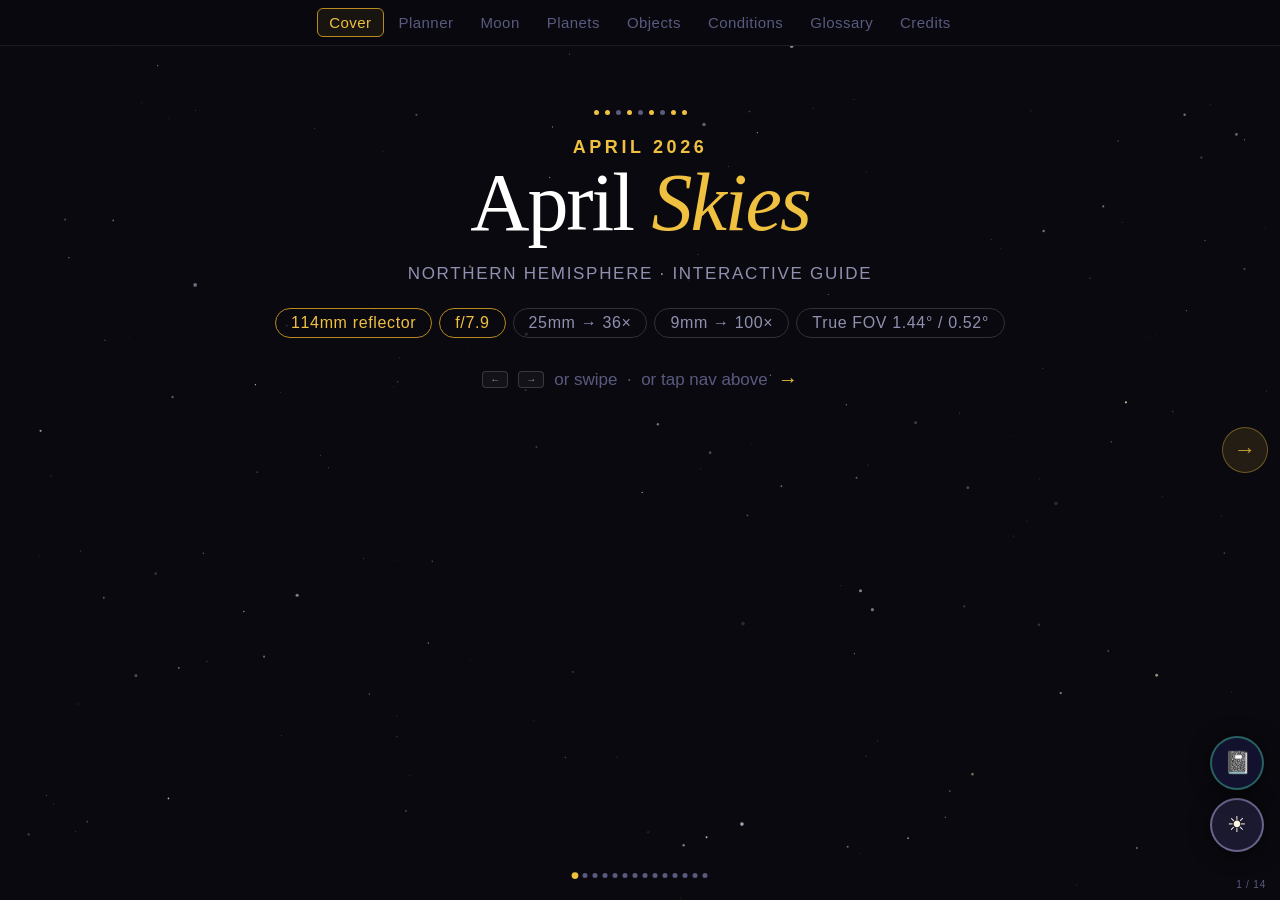
==== commit 7651733b: "enhancements add logging" ====
--- a/index.html
+++ b/index.html
@@ -108,7 +108,7 @@
 }
 #nightmode-bubble:hover{transform:scale(1.1);border-color:rgba(220,210,255,0.75);}
 #nightmode-bubble:active{transform:scale(0.92);}
-#nightmode-bubble .nb-icon{font-size:24px;line-height:1;display:block;transition:transform .4s cubic-bezier(.34,1.56,.64,1),filter .35s;filter:none;color:#fff8e0;margin-top:2px;}
+#nightmode-bubble .nb-icon{font-size:22px;line-height:1;display:flex;align-items:center;justify-content:center;width:100%;height:100%;transition:transform .4s cubic-bezier(.34,1.56,.64,1),filter .35s;filter:none;color:#fff8e0;}
 body.red-sky #nightmode-bubble{background:rgba(60,8,0,0.94);border-color:rgba(255,80,30,0.65);box-shadow:0 0 22px rgba(255,50,10,0.5),0 2px 8px rgba(0,0,0,0.55);}
 body.red-sky #nightmode-bubble:hover{border-color:rgba(255,100,50,0.88);}
 body.red-sky #nightmode-bubble .nb-icon{transform:scale(1.05) translateY(1px);filter:sepia(1) saturate(3) hue-rotate(-10deg) brightness(1.2);}
@@ -246,13 +246,7 @@
 .checklist li{display:flex;gap:10px;font-size:12px;color:var(--muted);padding:7px 0;border-bottom:1px solid var(--border);line-height:1.5;}
 .checklist li:last-child{border-bottom:none;}
 .chk{color:var(--border2);flex-shrink:0;}
-.log-grid{display:grid;grid-template-columns:1fr 1fr;gap:13px;}
-.log-box{background:var(--card);border:1px solid var(--border);border-radius:8px;padding:13px;}
-.log-box h4{font-size:10px;color:var(--dim);font-family:var(--sans);text-transform:uppercase;letter-spacing:.08em;margin-bottom:9px;}
-.log-line{font-size:11px;color:var(--dim);font-family:var(--sans);border-bottom:1px solid var(--border);padding:5px 0;}
-.sketch-pair{display:flex;gap:12px;justify-content:center;padding-top:4px;}
-.sketch-mini{text-align:center;}
-.sketch-mini span{font-size:9px;color:var(--dim);font-family:var(--sans);display:block;margin-top:4px;}
+.log-grid{display:none;} /* replaced by floating log overlay */
 
 /* ── GLOSSARY ────────────────────────────────────────────────────────────── */
 .gloss-grid{display:grid;grid-template-columns:1fr 1fr;gap:9px;margin-bottom:14px;}
@@ -346,9 +340,12 @@
 <div id="progress"></div>
 <div id="counter"></div>
 
-<!-- Load order: data → sketches (shared SVG registry) → engine -->
+<!-- Load order: data → sketches → objects catalogue → log engine → log UI → app engine -->
 <script src="./data-april-2026.js"></script>
 <script src="./sketches.js"></script>
+<script src="./objects-db.js"></script>
+<script src="./log.js"></script>
+<script src="./log-ui.js"></script>
 <script src="./app.js"></script>
 </body>
 </html>
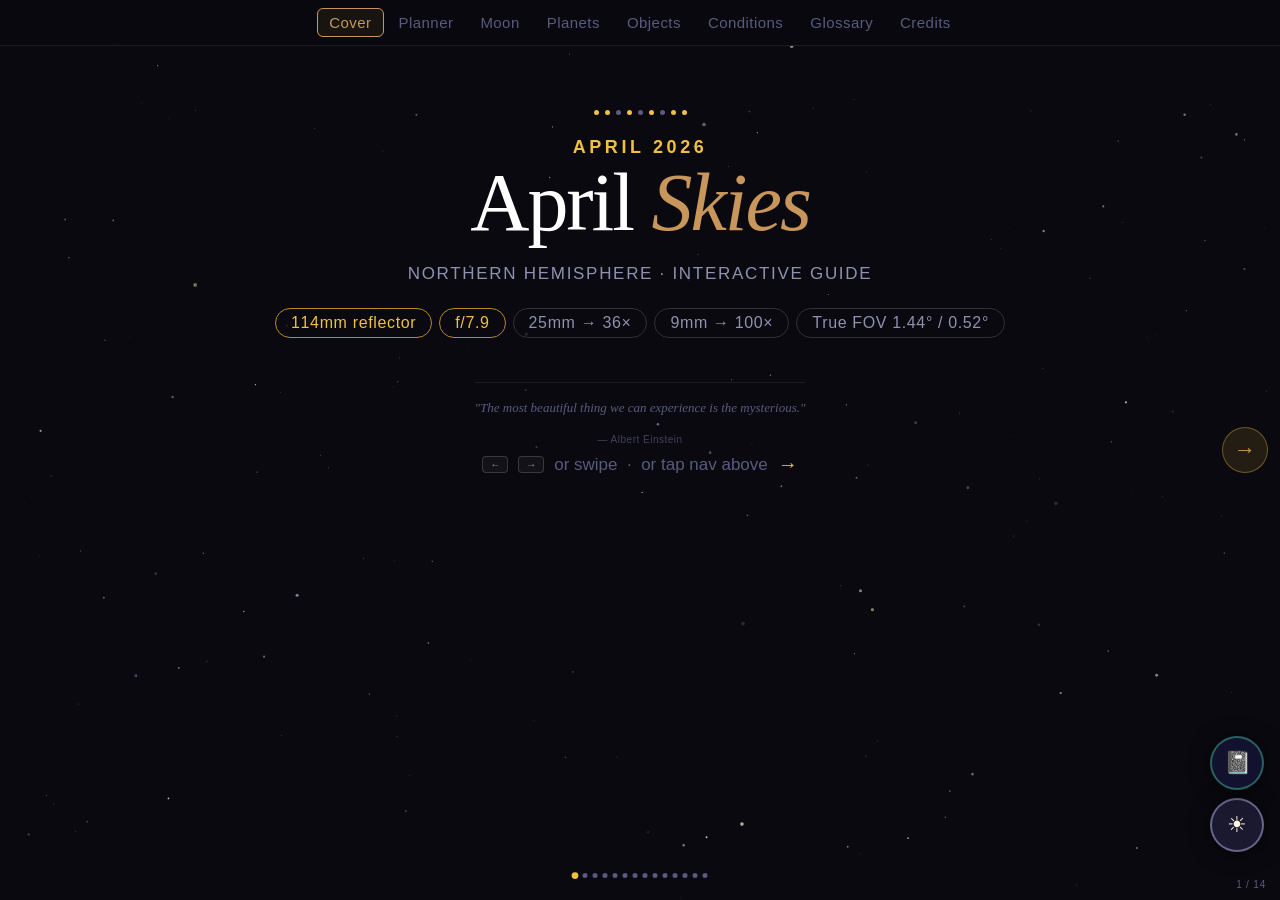
==== commit a3d3a4a4: "enhancements" ====
--- a/index.html
+++ b/index.html
@@ -7,10 +7,10 @@
 <meta name="mobile-web-app-capable" content="yes">
 <meta name="apple-mobile-web-app-capable" content="yes">
 <meta name="apple-mobile-web-app-status-bar-style" content="black-translucent">
-<meta name="apple-mobile-web-app-title" content="Night Sky Guide"><!-- patched by app.js -->
+<meta name="apple-mobile-web-app-title" content="Clear Skies"><!-- patched by app.js -->
 <link rel="manifest" href="manifest.json">
 <link rel="apple-touch-icon" href="icon-192.png">
-<title>Night Sky Guide</title><!-- patched by app.js -->
+<title>Clear Skies</title><!-- patched by app.js -->
 <style>
 /* ── TOKENS ─────────────────────────────────────────────────────────────── */
 :root {
@@ -279,6 +279,49 @@
   .two-sketch-cell:last-child{border-bottom:none;}
   .obj-meta{grid-template-columns:1fr 1fr;}
 }
+/* ── SEASON-AWARE NAV ACTIVE ─────────────────────────────────────────────── */
+#topnav a.active{color:var(--season, var(--gold));border-color:var(--season, var(--gold2));background:rgba(var(--season-rgb,240,192,64),0.07);}
+
+/* ── CONSTELLATION WATERMARK ─────────────────────────────────────────────── */
+.cover-constellation{
+  position:absolute;inset:0;width:100%;height:100%;
+  color:rgba(255,255,255,0.045);
+  pointer-events:none;overflow:visible;
+}
+
+/* ── COVER QUOTE ─────────────────────────────────────────────────────────── */
+.cover-quote{
+  margin-top:18px;max-width:520px;text-align:center;
+  border-top:1px solid var(--border);padding-top:14px;
+}
+.cover-quote-text{
+  display:block;font-style:italic;font-size:clamp(11px,1.6vw,13px);
+  color:var(--dim);line-height:1.65;margin-bottom:5px;
+}
+.cover-quote-attr{
+  font-family:var(--sans);font-size:10px;color:var(--dim);
+  opacity:.7;letter-spacing:.05em;
+}
+
+/* ── UPDATE TOAST ────────────────────────────────────────────────────────── */
+#update-toast{
+  position:fixed;bottom:22px;left:50%;transform:translateX(-50%) translateY(80px);
+  z-index:600;
+  background:var(--card);border:1px solid var(--teal);border-radius:8px;
+  padding:10px 20px;font-family:var(--sans);font-size:12px;color:var(--teal);
+  cursor:pointer;white-space:nowrap;
+  box-shadow:0 4px 24px rgba(0,0,0,0.6);
+  transition:transform .35s cubic-bezier(.34,1.56,.64,1), opacity .35s;
+  opacity:0;pointer-events:none;
+  letter-spacing:.04em;
+}
+#update-toast.visible{
+  transform:translateX(-50%) translateY(0);
+  opacity:1;pointer-events:auto;
+}
+#update-toast:hover{background:rgba(64,192,160,0.12);}
+#update-toast::before{content:'✦ ';font-size:10px;}
+
 @media(min-width:900px){
   #topnav a{font-size:15px;}
   #subnav a{font-size:14px;}
@@ -339,10 +382,13 @@
 <div id="swipe-dots"></div>
 <div id="progress"></div>
 <div id="counter"></div>
-
-<!-- Load order: data → sketches → objects catalogue → log engine → log UI → app engine -->
+<div id="update-toast" role="button" aria-label="New edition available — tap to update">New edition available — tap to update</div>
+
+<!-- Load order: data → sketches → constellations → quotes → objects → log → app -->
 <script src="./data-april-2026.js"></script>
 <script src="./sketches.js"></script>
+<script src="./constellations.js"></script>
+<script src="./quotes.js"></script>
 <script src="./objects-db.js"></script>
 <script src="./log.js"></script>
 <script src="./log-ui.js"></script>
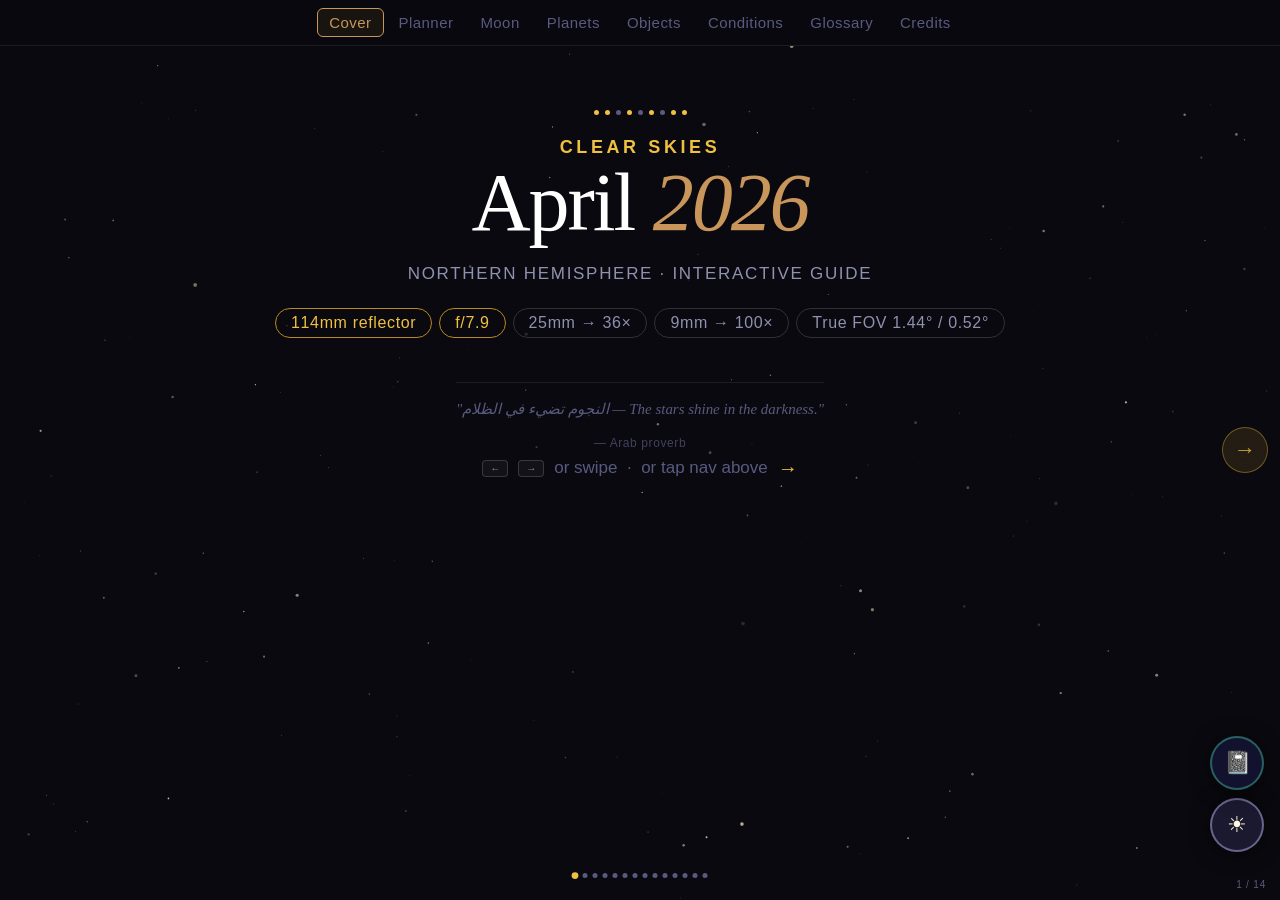
==== commit 12840319: "enhancements" ====
--- a/index.html
+++ b/index.html
@@ -183,10 +183,10 @@
 
 /* ── MOON ────────────────────────────────────────────────────────────────── */
 .phase-wrap{margin-bottom:12px;}
-.phase-strip{display:flex;flex-wrap:wrap;justify-content:center;gap:6px;padding:10px 0 12px;}
-.phase-day{text-align:center;min-width:21px;}
+.phase-strip{display:grid;grid-template-columns:repeat(7,1fr);gap:4px;padding:10px 0 12px;}
+.phase-day{text-align:center;}
 .phase-day .dn{font-size:8px;color:var(--dim);font-family:var(--sans);display:block;margin-bottom:1px;}
-.phase-day .pm{font-size:14px;display:block;}
+.phase-day .pm{font-size:21px;display:block;}
 .phase-day.nm .pm{filter:drop-shadow(0 0 4px rgba(240,192,64,0.9));}
 .two-col{display:grid;grid-template-columns:1fr 1fr;gap:12px;}
 .feat-card{background:var(--card);border:1px solid var(--border);border-radius:8px;padding:13px;}
@@ -289,17 +289,27 @@
   pointer-events:none;overflow:visible;
 }
 
+/* ── NEW MOON BADGE ──────────────────────────────────────────────────────── */
+.cover-nm-badge{
+  display:inline-flex;align-items:center;gap:6px;
+  font-family:var(--sans);font-size:11px;color:var(--dim);
+  background:rgba(255,255,255,0.04);border:1px solid var(--border);
+  border-radius:20px;padding:3px 11px;margin:6px 0 4px;
+  letter-spacing:.04em;
+}
+.cover-nm-badge span{color:var(--muted);}
+
 /* ── COVER QUOTE ─────────────────────────────────────────────────────────── */
 .cover-quote{
   margin-top:18px;max-width:520px;text-align:center;
   border-top:1px solid var(--border);padding-top:14px;
 }
 .cover-quote-text{
-  display:block;font-style:italic;font-size:clamp(11px,1.6vw,13px);
+  display:block;font-style:italic;font-size:clamp(12.65px,1.84vw,14.95px);
   color:var(--dim);line-height:1.65;margin-bottom:5px;
 }
 .cover-quote-attr{
-  font-family:var(--sans);font-size:10px;color:var(--dim);
+  font-family:var(--sans);font-size:12px;color:var(--dim);
   opacity:.7;letter-spacing:.05em;
 }
 
@@ -326,10 +336,9 @@
   #topnav a{font-size:15px;}
   #subnav a{font-size:14px;}
   html,body{font-size:22px;}
-  .phase-strip{flex-wrap:nowrap;justify-content:space-between;padding:15px 0 20px;}
-  .phase-day{min-width:auto;flex:1;}
-  .phase-day .dn{font-size:12px;margin-bottom:6px;}
-  .phase-day .pm{font-size:24px;}
+  .phase-strip{grid-template-columns:repeat(7,1fr);gap:8px;padding:15px 0 20px;}
+  .phase-day .dn{font-size:14px;margin-bottom:6px;}
+  .phase-day .pm{font-size:29px;}
   .slide{padding:36px 72px 80px;}
   h2.stitle{font-size:43px;}
   .sintro{font-size:19px;}
